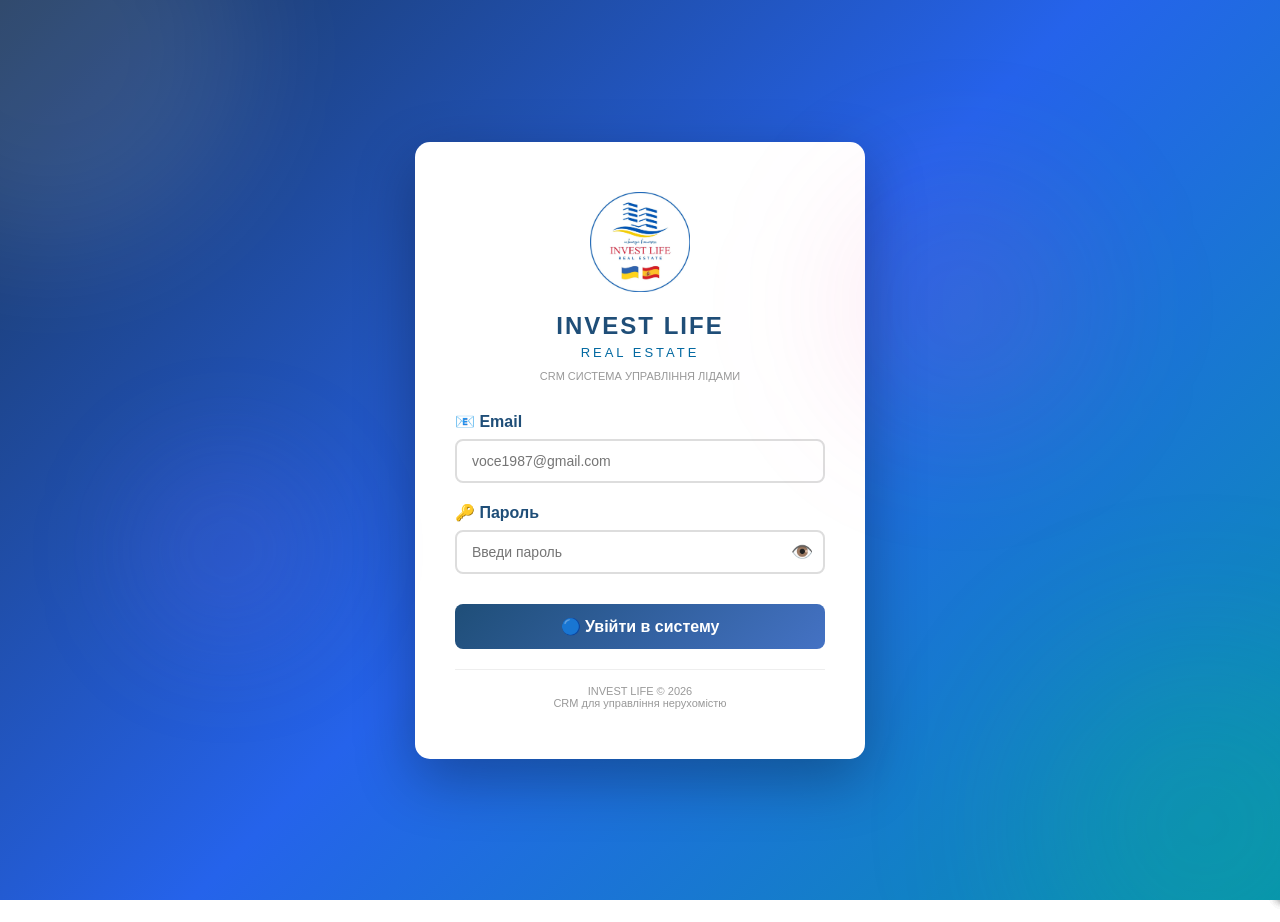
==== index(exp2).html @ f8cb6953 "Гарантоване зсунення edit/delete кнопок вправо - min-width:200px на <td> inline — гарантує простір в" ====
<!DOCTYPE html>
<html lang="uk">
<head>
    <meta charset="UTF-8">
    <meta name="viewport" content="width=device-width, initial-scale=1.0">
    <title>INVEST LIFE - Real Estate CRM</title>
    <style>
        * {
            margin: 0;
            padding: 0;
            box-sizing: border-box;
        }

        :root {
            --primary: #1F4E78;
            --secondary: #4472C4;
            --success: #70AD47;
            --warning: #FFC000;
            --danger: #FF0000;
            --light: #F8F9FA;
            --dark: #333;
            
            /* Light mode */
            --bg-primary: #FFFFFF;
            --bg-secondary: #F8F9FA;
            --bg-tertiary: #EEEFF3;
            --text-primary: #1A1A1A;
            --text-secondary: #666666;
            --border-color: #E0E0E0;
            --shadow: 0 2px 8px rgba(0,0,0,0.08);
        }

        body.dark-mode {
            --bg-primary: #1A1A1A;
            --bg-secondary: #242424;
            --bg-tertiary: #2D2D2D;
            --text-primary: #F5F5F5;
            --text-secondary: #B0B0B0;
            --border-color: #404040;
            --shadow: 0 2px 8px rgba(0,0,0,0.3);
        }

        /* ⭐ СТИЛІ ДЛЯ ЛІДІВ БЕЗ МЕНЕДЖЕРА (червоний) */
        .lead-unassigned {
            background-color: #FFE0E0 !important;
            border-left: 4px solid #FF0000 !important;
        }
        
        .lead-unassigned td {
            color: #CC0000;
        }
        
        body.dark-mode .lead-unassigned {
            background-color: #4A2020 !important;
        }
        
        body.dark-mode .lead-unassigned td {
            color: #FF6B6B;
        }

        /* ⭐ СТИЛІ ДЛЯ НОВИХ ЛІДІВ (акуратний сигнал) */
        .lead-new {
            background-color: #FFFDE7 !important;
            border-left: 4px solid #FFD700 !important;
            position: relative;
        }
        
        .lead-new:hover {
            background-color: #FFF9C4 !important;
        }
        
        body.dark-mode .lead-new {
            background-color: #3D3D00 !important;
        }
        
        body.dark-mode .lead-new:hover {
            background-color: #4A4A00 !important;
        }
        
        /* ⭐ ІНДИКАТОР НОВОГО ЛІДА */
        .new-lead-indicator {
            display: inline-block;
            background: linear-gradient(135deg, #FFD700, #FFA500);
            color: #000;
            padding: 2px 8px;
            border-radius: 12px;
            font-size: 0.65rem;
            font-weight: bold;
            margin-left: 8px;
            animation: pulse 1.5s ease-in-out infinite;
            white-space: nowrap;
        }
        
        @keyframes pulse {
            0%, 100% { opacity: 1; box-shadow: 0 0 5px rgba(255, 215, 0, 0.5); }
            50% { opacity: 0.8; box-shadow: 0 0 15px rgba(255, 215, 0, 0.8); }
        }

        /* ⭐ БЕЙДЖИКИ НОВИХ ЛІДІВ НА ВКЛАДКАХ */
        .pill-badge {
            display: inline-flex;
            align-items: center;
            justify-content: center;
            background: #FF4444;
            color: white;
            font-size: 0.6rem;
            font-weight: 800;
            min-width: 18px;
            height: 18px;
            padding: 0 5px;
            border-radius: 10px;
            margin-left: 5px;
            animation: badgePulse 2s ease-in-out infinite;
            line-height: 1;
            vertical-align: middle;
        }
        
        @keyframes badgePulse {
            0%, 100% { transform: scale(1); }
            50% { transform: scale(1.15); }
        }

        /* ⭐ OVERLAY ЗАВАНТАЖЕННЯ */
        .loading-overlay {
            display: none;
            position: fixed;
            top: 0;
            left: 0;
            width: 100%;
            height: 100%;
            background: rgba(0, 0, 0, 0.6);
            z-index: 9999;
            justify-content: center;
            align-items: center;
            flex-direction: column;
            gap: 20px;
        }
        
        .loading-overlay.active {
            display: flex;
        }
        
        .loading-spinner {
            font-size: 4rem;
            animation: spin 1s linear infinite;
        }
        
        @keyframes spin {
            0% { transform: rotate(0deg); }
            100% { transform: rotate(360deg); }
        }

        /* ⭐ КНОПКИ РЕДАГУВАННЯ / ВИДАЛЕННЯ ЛІДІВ */
        .lead-actions {
            display: flex;
            align-items: center;
            gap: 4px;
            width: 100%;
        }
        .btn-details-realty,
        .btn-details {
            background: #1F4E78 !important;
            color: white !important;
            border: none !important;
            padding: 5px 12px !important;
            border-radius: 4px !important;
            cursor: pointer;
            font-size: 0.7rem !important;
            white-space: nowrap;
            transition: background 0.2s ease;
            flex-shrink: 0;
        }
        .btn-details-realty:hover,
        .btn-details:hover {
            background: #2a6a9e !important;
        }
        .btn-edit-lead,
        .btn-delete-lead {
            padding: 0;
            width: 24px;
            height: 24px;
            border: none;
            border-radius: 4px;
            cursor: pointer;
            transition: background 0.2s ease;
            display: inline-flex;
            align-items: center;
            justify-content: center;
            box-shadow: none;
            overflow: hidden;
            flex-shrink: 0;
        }
        .btn-edit-lead .btn-ico,
        .btn-delete-lead .btn-ico {
            display: inline-block;
            transform: scale(0.55);
            line-height: 1;
        }
        .btn-edit-lead {
            background: #f39c12;
            margin-left: auto;
        }
        .btn-edit-lead:hover {
            background: #f5b041;
        }
        .btn-delete-lead {
            background: #e74c3c;
        }
        .btn-delete-lead:hover {
            background: #ec7063;
        }
        
        .loading-text {
            color: white;
            font-size: 1.3rem;
            font-weight: bold;
            text-shadow: 0 2px 4px rgba(0,0,0,0.3);
        }
        
        .loading-success {
            color: #4CAF50;
            font-size: 4rem;
            animation: successPop 0.5s ease-out;
        }
        
        @keyframes successPop {
            0% { transform: scale(0); opacity: 0; }
            50% { transform: scale(1.2); }
            100% { transform: scale(1); opacity: 1; }
        }

        /* ⭐ РОЗГОРТАЄМІ РЯДКИ ДЛЯ ОРЕНДИ */
        .rent-lead-row {
            cursor: pointer;
            transition: background 0.2s;
        }
        
        .rent-lead-row:hover {
            background: #f5f9ff !important;
        }
        
        .rent-details-row {
            display: none;
            background: #f8fafc;
        }
        
        .rent-details-row.expanded {
            display: table-row;
        }
        
        .rent-details-content {
            padding: 15px 20px;
            display: grid;
            grid-template-columns: repeat(auto-fit, minmax(200px, 1fr));
            gap: 12px;
        }
        
        .rent-detail-item {
            display: flex;
            flex-direction: column;
            padding: 8px 12px;
            background: white;
            border-radius: 8px;
            border: 1px solid #e2e8f0;
        }
        
        .rent-detail-label {
            font-size: 0.75rem;
            color: #64748b;
            font-weight: 500;
            margin-bottom: 4px;
        }
        
        .rent-detail-value {
            font-size: 0.9rem;
            color: #1e293b;
            font-weight: 600;
        }
        
        .expand-btn {
            background: #e2e8f0;
            border: none;
            padding: 4px 10px;
            border-radius: 4px;
            cursor: pointer;
            font-size: 0.8rem;
            transition: all 0.2s;
        }
        
        .expand-btn:hover {
            background: #cbd5e1;
        }
        
        .expand-btn.expanded {
            background: #4472C4;
            color: white;
        }

        body {
            font-family: -apple-system, BlinkMacSystemFont, 'Segoe UI', Roboto, Oxygen, Ubuntu, Cantarell, sans-serif;
            background: var(--bg-primary);
            color: var(--text-primary);
            overflow-x: hidden;
            transition: background 0.3s ease, color 0.3s ease;
        }

        /* ===== УНІВЕРСАЛЬНІ СТИЛІ КНОПОК ===== */
        button, input[type="button"], input[type="submit"] {
            cursor: pointer;
            transition: all 0.15s ease;
            user-select: none;
        }

        button:hover:not(:disabled) {
            transform: translateY(-2px);
            box-shadow: 0 4px 12px rgba(0,0,0,0.15) !important;
        }

        button:active:not(:disabled) {
            transform: translateY(0) scale(0.98);
            box-shadow: 0 2px 4px rgba(0,0,0,0.2) !important;
        }

        button:focus {
            outline: 2px solid var(--secondary);
            outline-offset: 2px;
        }

        button:disabled {
            opacity: 0.6;
            cursor: not-allowed;
        }

        /* ===== НАВИГАЦІЯ ===== */
        .navbar {
            background: var(--primary);
            color: white;
            padding: 1rem 2rem;
            display: flex;
            justify-content: space-between;
            align-items: center;
            box-shadow: 0 2px 10px rgba(0,0,0,0.1);
            position: fixed;
            top: 0;
            left: 0;
            right: 0;
            z-index: 1000;
            width: 100%;
            box-sizing: border-box;
            padding-right: calc(2rem + 20px);
        }

        .navbar-brand {
            font-size: 1.2rem;
            font-weight: 800;
            display: flex;
            align-items: center;
            gap: 0.5rem;
            color: #1e3a8a;
            letter-spacing: 1px;
        }

        .navbar-right {
            display: flex;
            align-items: center;
            gap: 2rem;
        }

        .user-info {
            display: flex;
            align-items: center;
            gap: 0.5rem;
        }

        .user-role {
            background: rgba(255,255,255,0.2);
            padding: 0.25rem 0.75rem;
            border-radius: 20px;
            font-size: 0.85rem;
        }

        .logout-btn {
            background: var(--danger);
            color: white;
            border: none;
            padding: 0.5rem 1rem;
            border-radius: 5px;
            cursor: pointer;
            font-size: 0.9rem;
        }

        .logout-btn:hover {
            opacity: 0.8;
        }

        /* ===== КОНТЕЙНЕР ===== */
        .container {
            max-width: 1600px;
            margin: 0 auto;
            padding: 1.5rem 1rem 1rem 1rem;
            padding-top: calc(1.5rem + 60px);
        }

        /* ===== ДАШБОРД ===== */
        .dashboard-grid {
            display: flex;
            flex-direction: column;
            gap: 0;
            margin-top: 1rem;
        }

        /* Новий мінімалістичний стиль для дашборду */
        .dashboard-header {
            display: flex;
            justify-content: space-between;
            align-items: center;
            padding: 1rem 0;
            margin-bottom: 0;
        }

        .section-title {
            margin: 0;
            font-size: 1.5rem;
        }

        .toggle-btn {
            background: transparent;
            color: var(--primary);
            border: 2px solid var(--primary);
            width: 40px;
            height: 40px;
            border-radius: 8px;
            font-size: 18px;
            cursor: pointer;
            transition: all 0.3s ease;
            font-weight: bold;
        }

        .toggle-btn:hover {
            background: var(--primary);
            color: white;
            transform: scale(1.05);
        }

        .dashboard-content {
            transition: all 0.3s ease;
        }

        .dashboard-content.collapsed {
            display: none;
        }

        /* Меню вибору типу дашборду */
        .dashboard-type-menu {
            background: white;
            border-radius: 12px;
            padding: 2rem;
            margin-bottom: 2rem;
            box-shadow: 0 4px 15px rgba(31, 78, 120, 0.2);
            text-align: center;
            animation: slideDown 0.3s ease;
        }

        @keyframes slideDown {
            from {
                opacity: 0;
                transform: translateY(-10px);
            }
            to {
                opacity: 1;
                transform: translateY(0);
            }
        }

        .dashboard-type-title {
            font-size: 1.3rem;
            font-weight: bold;
            color: var(--primary);
            margin-bottom: 1.5rem;
        }

        .dashboard-type-buttons {
            display: flex;
            gap: 1rem;
            justify-content: center;
            flex-wrap: wrap;
        }

        .type-btn {
            background: white;
            color: var(--primary);
            border: 2px solid var(--primary);
            padding: 1rem 2.5rem;
            border-radius: 10px;
            font-size: 1rem;
            font-weight: bold;
            cursor: pointer;
            transition: all 0.3s ease;
            min-width: 150px;
        }

        .type-btn:hover {
            background: var(--primary);
            color: white;
            transform: scale(1.05);
            box-shadow: 0 4px 12px rgba(31, 78, 120, 0.25);
        }

        .type-btn-active {
            background: var(--primary);
            color: white;
            box-shadow: 0 4px 12px rgba(31, 78, 120, 0.25);
        }

        .dashboard-summary {
            display: grid;
            grid-template-columns: 1fr 1fr;
            gap: 1.5rem;
            padding: 2rem;
            background: linear-gradient(135deg, #1F4E78 0%, #4472C4 100%);
            border-radius: 12px;
            color: white;
            font-weight: bold;
            margin-bottom: 2.5rem;
            font-size: 1.2rem;
            box-shadow: 0 4px 15px rgba(31, 78, 120, 0.2);
        }

        .dashboard-summary span {
            display: flex;
            flex-direction: column;
            gap: 0.5rem;
        }

        .dashboard-summary span:first-child {
            font-size: 0.9rem;
            opacity: 0.9;
        }

        .dashboard-summary span:last-child {
            font-size: 0.9rem;
            opacity: 0.9;
        }

        .dashboard-grid {
            display: flex;
            flex-direction: column;
            gap: 0;
            margin-bottom: 3rem;
        }

        /* Красиві клікабельні строки */
        .dashboard-card {
            background: white;
            border-left: 5px solid var(--primary);
            padding: 1.2rem 1.5rem;
            border-radius: 0;
            transition: all 0.2s ease;
            cursor: pointer;
            display: grid;
            grid-template-columns: 1fr auto auto auto;
            gap: 2rem;
            align-items: center;
            border-bottom: 1px solid #f0f0f0;
            position: relative;
        }

        .dashboard-card::after {
            content: '';
            position: absolute;
            right: 0;
            top: 50%;
            transform: translateY(-50%);
            width: 30px;
            height: 30px;
            background: rgba(31, 78, 120, 0.05);
            border-radius: 50%;
            opacity: 0;
            transition: all 0.3s ease;
        }

        .dashboard-card:hover {
            background: linear-gradient(90deg, #f8fafb 0%, #ffffff 100%);
            border-left-color: #4472C4;
            box-shadow: inset -3px 0 10px rgba(31, 78, 120, 0.1);
            padding-right: 4rem;
        }

        .dashboard-card:hover::after {
            opacity: 1;
        }

        .dashboard-card-title {
            color: var(--primary);
            font-weight: 700;
            font-size: 1rem;
            margin: 0;
        }

        .dashboard-card-count {
            color: #4472C4;
            font-weight: 700;
            font-size: 1.4rem;
            text-align: center;
            min-width: 60px;
        }

        .dashboard-card-count-label {
            font-size: 0.75rem;
            color: #999;
            font-weight: 500;
            text-transform: uppercase;
        }

        .dashboard-card-sum {
            color: #00B050;
            font-weight: 700;
            font-size: 1.2rem;
            text-align: right;
            min-width: 130px;
        }

        .dashboard-card-sum-label {
            font-size: 0.75rem;
            color: #999;
            font-weight: 500;
            text-transform: uppercase;
        }

        .dashboard-card-action {
            color: #999;
            font-size: 0.9rem;
            font-weight: 500;
            padding-right: 1rem;
        }



        /* ===== ТАБЛИЦЯ ЛІДІВ ===== */
        .section-title {
            font-size: 1.5rem;
            font-weight: bold;
            margin-bottom: 1.5rem;
            color: var(--primary);
        }

        .toolbar {
            background: linear-gradient(135deg, #f8f9fb 0%, #ffffff 100%);
            padding: 0.6rem 0.8rem;
            border-radius: 8px;
            margin-bottom: 1rem;
            box-shadow: 0 2px 8px rgba(0,0,0,0.08);
            display: flex;
            gap: 0.4rem;
            flex-wrap: nowrap;
            align-items: center;
            border: 1px solid #e8eef5;
            overflow-x: auto;
        }

        .search-input, .filter-select {
            padding: 0.5rem 0.7rem;
            border: 1px solid #ddd;
            border-radius: 6px;
            font-size: 0.8rem;
            background: white;
            min-width: 120px;
            transition: all 0.2s ease;
            cursor: pointer;
        }

        .toolbar .btn {
            padding: 0.5rem 0.7rem;
            font-size: 0.8rem;
            white-space: nowrap;
            flex-shrink: 0;
        }
            height: 36px;
        }

        .search-input:focus, .filter-select:focus {
            outline: none;
            border-color: var(--primary);
            box-shadow: 0 0 0 3px rgba(31, 78, 120, 0.1);
        }

        .search-input {
            flex: 1;
            min-width: 250px;
        }

        /* Мультивибірні фільтри */
        .filter-dropdown {
            position: relative;
            display: inline-block;
        }

        .filter-btn {
            padding: 0.6rem 0.8rem;
            border: 1px solid #ddd;
            border-radius: 8px;
            background: white;
            color: var(--text-primary);
            font-size: 0.85rem;
            cursor: pointer;
            transition: all 0.2s ease;
            white-space: nowrap;
            height: 36px;
        }

        .filter-btn:hover {
            background: var(--bg-secondary);
            border-color: var(--secondary);
        }

        .filter-menu {
            display: none;
            position: absolute;
            top: 100%;
            left: 0;
            background: white;
            border: 1px solid #ddd;
            border-radius: 8px;
            box-shadow: 0 4px 12px rgba(0,0,0,0.15);
            z-index: 1000;
            min-width: 200px;
            max-height: 300px;
            overflow-y: auto;
            margin-top: 0.5rem;
        }

        .filter-dropdown.active .filter-menu {
            display: block !important;
        }

        .filter-option {
            padding: 0.5rem 1rem;
            display: flex;
            align-items: center;
            gap: 0.5rem;
            cursor: pointer;
            transition: background 0.2s ease;
            border-bottom: 1px solid #f0f0f0;
        }

        .filter-option:hover {
            background: #f8f9fa;
        }

        .filter-option:last-child {
            border-bottom: none;
        }

        .filter-option input[type="checkbox"] {
            cursor: pointer;
            width: 16px;
            height: 16px;
            accent-color: var(--primary);
        }

        .filter-option label {
            flex: 1;
            cursor: pointer;
            font-size: 0.85rem;
            margin: 0;
        }

        /* Теги для вибраних фільтрів */
        .filter-tags {
            display: flex;
            flex-wrap: wrap;
            gap: 0.4rem;
            margin-top: 0.5rem;
            min-height: 28px;
        }

        .filter-tag {
            background: var(--secondary);
            color: white;
            padding: 0.3rem 0.7rem;
            border-radius: 16px;
            font-size: 0.75rem;
            display: inline-flex;
            align-items: center;
            gap: 0.3rem;
            animation: slideIn 0.2s ease;
        }

        @keyframes slideIn {
            from {
                opacity: 0;
                transform: scale(0.8);
            }
            to {
                opacity: 1;
                transform: scale(1);
            }
        }

        .filter-tag-remove {
            cursor: pointer;
            font-weight: bold;
            margin-left: 0.2rem;
            opacity: 0.8;
            transition: opacity 0.2s ease;
        }

        .filter-tag-remove:hover {
            opacity: 1;
        }

        /* Dark mode для filter menu */
        body.dark-mode .filter-menu {
            background: var(--bg-secondary);
            border-color: var(--border-color);
        }

        body.dark-mode .filter-option {
            color: var(--text-primary);
            border-bottom-color: var(--border-color);
        }

        body.dark-mode .filter-option:hover {
            background: var(--bg-tertiary);
        }

        body.dark-mode .filter-tag {
            background: var(--secondary);
        }

        .btn {
            padding: 0.75rem 1.5rem;
            border: none;
            border-radius: 5px;
            cursor: pointer;
            font-weight: bold;
            transition: all 0.3s;
        }

        .btn-primary {
            background: var(--primary);
            color: white;
        }

        .btn-primary:hover {
            background: #153a5c;
            transform: translateY(-2px);
            box-shadow: 0 4px 12px rgba(31, 78, 120, 0.3);
        }

        .btn-primary:active {
            transform: translateY(0) scale(0.98);
            box-shadow: 0 2px 4px rgba(31, 78, 120, 0.3);
        }

        .btn-success:hover {
            opacity: 0.9;
            transform: translateY(-2px);
            box-shadow: 0 4px 12px rgba(112, 173, 71, 0.3);
        }

        .btn-success:active {
            transform: translateY(0) scale(0.98);
            box-shadow: 0 2px 4px rgba(112, 173, 71, 0.3);
        }

        .btn-danger {
            background: var(--danger);
            color: white;
        }

        .btn-danger:hover {
            transform: translateY(-2px);
            box-shadow: 0 4px 12px rgba(255, 0, 0, 0.3);
        }

        .btn-danger:active {
            transform: translateY(0) scale(0.98);
            box-shadow: 0 2px 4px rgba(255, 0, 0, 0.3);

        /* ===== ТАБЛИЦЯ ===== */
        /* Горизонтальний скрол вверху таблиці */
        /* ===== ТАБЛИЦЯ ===== */
            background: white;
            border-radius: 0;
            overflow-x: auto;
            overflow-y: hidden;
            height: 20px;
            margin-top: 1rem;
            margin-bottom: -5px;
            position: relative;
            z-index: 5;
        }

        .horizontal-scroll-container::-webkit-scrollbar {
            height: 18px;
        }

        .horizontal-scroll-container::-webkit-scrollbar-track {
            background: #f1f1f1;
        }

        .horizontal-scroll-container::-webkit-scrollbar-thumb {
            background: #1F4E78;
            border-radius: 10px;
        }

        .horizontal-scroll-container::-webkit-scrollbar-thumb:hover {
            background: #4472C4;
        }

        .table-wrapper {
            background: white;
            border-radius: 8px;
            overflow-x: visible;
            overflow-y: auto;
            max-height: calc(100vh - 300px);
            min-height: 600px;
            width: 100%;
            margin-top: 1rem;
            margin-bottom: 1rem;
            box-shadow: 0 2px 8px rgba(0,0,0,0.08);
            border: 1px solid #e0e0e0;
        }

        table {
            width: 100%;
            border-collapse: collapse;
            font-size: 0.95rem;
            table-layout: fixed;
            background: white;
            border-top: 2px solid #E0E8F0;
            border-bottom: 2px solid #E0E8F0;
        }

        thead {
            background: var(--primary);
            color: white;
            position: sticky;
            top: 0;
            z-index: 10;
        }

        th {
            padding: 0.3rem 0.4rem;
            text-align: left;
            font-weight: 600;
            white-space: nowrap;
            position: sticky;
            top: 0;
            background: var(--primary);
            color: white;
            z-index: 10;
            font-size: 0.75rem;
            border-bottom: 2px solid rgba(255,255,255,0.2);
            height: 32px;
            line-height: 1;
            word-break: break-word;
            min-width: 50px;
            overflow: hidden;
            text-overflow: ellipsis;
        }

        td {
            padding: 0.4rem 0.6rem;
            border-bottom: 1px solid #f0f0f0;
            font-size: 0.8rem;
            vertical-align: middle;
            height: auto;
            line-height: 1.4;
            word-break: break-word;
            word-wrap: break-word;
            overflow-wrap: break-word;
            min-width: 50px;
        }

        tbody tr {
            transition: all 0.2s ease;
        }

        tbody tr:hover {
            background: #f8f9fb;
            box-shadow: inset 0 0 0 1px #e0e8f0;
        }

        tbody tr:nth-child(even) {
            background: #fafbfc;
        }

        /* Приховую синій скрол таблиці */
        .table-wrapper::-webkit-scrollbar-horizontal {
            display: none;
        }

        /* Стиль для скрол-бара */
        .table-wrapper::-webkit-scrollbar {
            height: 10px;
            width: 10px;
        }

        .table-wrapper::-webkit-scrollbar-track {
            background: #f1f1f1;
            border-radius: 10px;
        }

        .table-wrapper::-webkit-scrollbar-thumb {
            background: #1F4E78;
            border-radius: 10px;
        }

        .table-wrapper::-webkit-scrollbar-thumb:hover {
            background: #4472C4;
        }

        /* Горизонтальний скрол вверху таблиці */


        .status-badge {
            display: inline-block;
            padding: 0.25rem 0.75rem;
            border-radius: 20px;
            font-size: 0.85rem;
            font-weight: bold;
        }

        .status-new { background: #E7F3FF; color: #0066CC; }
        .status-contact { background: #E2F0D9; color: #00B050; }
        .status-active { background: #FFF2CC; color: #FF9900; }
        .status-closed { background: #F0F0F0; color: #999; }

        .overdue {
            background: #FFE6E6;
            color: #CC0000;
            font-weight: bold;
            padding: 0.25rem 0.5rem;
            border-radius: 3px;
        }

        .on-time {
            background: #E2F0D9;
            color: #00B050;
            padding: 0.25rem 0.5rem;
            border-radius: 3px;
        }

        /* ===== МОДАЛЬНЕ ВІКНО ===== */
        .modal {
            display: none;
            position: fixed;
            top: 0;
            left: 0;
            width: 100%;
            height: 100%;
            background: rgba(0,0,0,0.5);
            z-index: 1000;
            justify-content: center;
            align-items: center;
            padding: 1rem;
        }

        .modal.active {
            display: flex;
        }

        .modal-content {
            background: white;
            border-radius: 10px;
            padding: 2rem;
            max-width: 750px;
            width: 100%;
            max-height: 90vh;
            overflow-y: auto;
            box-shadow: 0 10px 40px rgba(0,0,0,0.3);
        }

        .modal-header {
            display: flex;
            justify-content: space-between;
            align-items: center;
            margin-bottom: 1.5rem;
        }

        .modal-title {
            font-size: 1.5rem;
            font-weight: bold;
            color: var(--primary);
        }

        .close-btn {
            background: none;
            border: none;
            font-size: 2rem;
            cursor: pointer;
            color: #999;
        }

        .form-group {
            margin-bottom: 1.5rem;
        }

        .form-label {
            display: block;
            font-weight: bold;
            margin-bottom: 0.5rem;
            color: var(--dark);
        }

        .form-input, .form-select, textarea {
            width: 100%;
            padding: 0.75rem;
            border: 1px solid #ddd;
            border-radius: 5px;
            font-size: 0.95rem;
            font-family: inherit;
        }

        textarea {
            resize: vertical;
            min-height: 100px;
        }

        .form-input:focus, .form-select:focus, textarea:focus {
            outline: none;
            border-color: var(--primary);
            box-shadow: 0 0 0 3px rgba(31, 78, 120, 0.1);
        }

        /* Форма у два стовпці */
        form {
            display: grid;
            grid-template-columns: 1fr 1fr;
            gap: 1.5rem;
        }

        form > .form-group:nth-child(1),
        form > .form-group:nth-child(2) {
            grid-column: span 1;
        }

        /* Повна ширина для коментара */
        form > .form-group:has(textarea) {
            grid-column: 1 / -1;
        }

        /* Повна ширина для кнопок */
        form > button {
            grid-column: 1 / -1;
            margin-top: 1rem;
        }

        /* На мобільних - один стовпець */
        @media (max-width: 768px) {
            form {
                grid-template-columns: 1fr;
            }

            form > .form-group:nth-child(1),
            form > .form-group:nth-child(2) {
                grid-column: span 1;
            }
        }

        .alert {
            padding: 1rem;
            border-radius: 5px;
            margin-bottom: 1rem;
        }

        .alert-success {
            background: #E2F0D9;
            color: #00B050;
            border: 1px solid #00B050;
        }

        .alert-warning {
            background: #FFF2CC;
            color: #FF9900;
            border: 1px solid #FF9900;
        }

        .alert-danger {
            background: #FFE6E6;
            color: #CC0000;
            border: 1px solid #CC0000;
        }

        .loading {
            text-align: center;
            padding: 2rem;
            color: #999;
        }

        /* ===== МОБІЛЬНА АДАПТАЦІЯ ===== */
        @media (max-width: 768px) {
            .navbar {
                flex-direction: column;
                gap: 1rem;
                padding: 1rem;
            }

            .navbar-right {
                flex-direction: column;
                width: 100%;
                gap: 0.5rem;
            }

            .toolbar {
                flex-direction: column;
                gap: 0.5rem;
            }

            .search-input, .filter-select {
                width: 100%;
            }

            table {
                font-size: 0.85rem;
                width: 100%;
            }

            th, td {
                padding: 0.75rem 0.5rem;
                white-space: nowrap;
            }

            .table-wrapper {
                overflow-x: auto;
                max-height: 70vh;
                min-height: auto;
            }

            .dashboard-grid {
                grid-template-columns: 1fr;
            }

            .modal-content {
                padding: 1.5rem;
                max-width: 95%;
            }

            .container {
                padding: 1rem;
            }

            .section-title {
                font-size: 1.2rem;
            }
        }

        /* ===== МОБІЛЬНА ВЕРСІЯ МАЛИХ ЕКРАНІВ (під 576px) ===== */
        @media (max-width: 576px) {
            .navbar-brand {
                font-size: 1rem;
            }

            .dashboard-type-pills {
                gap: 0.3rem;
            }

            .type-pill {
                padding: 0.5rem 0.8rem;
                font-size: 0.75rem;
            }

            table {
                font-size: 0.75rem;
            }

            th, td {
                padding: 0.5rem 0.3rem;
            }

            .btn {
                padding: 0.5rem 1rem;
                font-size: 0.85rem;
            }

            .search-input {
                padding: 0.6rem;
                font-size: 0.9rem;
            }

            .toolbar {
                gap: 0.3rem;
            }

            .filter-btn {
                padding: 0.5rem 0.8rem;
                font-size: 0.8rem;
            }

            .modal-content {
                padding: 1rem;
                max-width: 100%;
            }

            .form-input, .form-select, textarea {
                padding: 0.5rem;
                font-size: 0.9rem;
            }

            #filtersPanel {
                display: none !important;
            }
        }

        /* ===== DARK MODE ===== */
        body.dark-mode {
            background: var(--bg-primary);
            color: var(--text-primary);
        }

        body.dark-mode .navbar {
            background: #121212;
            border-bottom: 1px solid var(--border-color);
        }

        body.dark-mode .container {
            background: var(--bg-primary);
        }

        body.dark-mode .toolbar {
            background: linear-gradient(135deg, #2D2D2D 0%, #242424 100%);
            border-color: var(--border-color);
        }

        body.dark-mode .search-input,
        body.dark-mode .filter-select {
            background: var(--bg-secondary);
            color: var(--text-primary);
            border-color: var(--border-color);
        }

        body.dark-mode .search-input:focus,
        body.dark-mode .filter-select:focus {
            border-color: var(--secondary);
            box-shadow: 0 0 0 3px rgba(68, 114, 196, 0.2);
        }

        body.dark-mode .table-wrapper {
            background: var(--bg-secondary);
            border-color: var(--border-color);
            box-shadow: 0 2px 8px rgba(0,0,0,0.3);
        }

        body.dark-mode table {
            background: var(--bg-secondary);
            border-color: var(--border-color);
        }

        body.dark-mode th {
            background: #1A1A1A;
            color: var(--text-primary);
            border-bottom-color: var(--border-color);
        }

        body.dark-mode td {
            color: var(--text-primary);
            border-bottom-color: var(--border-color);
        }

        body.dark-mode tbody tr:hover {
            background: var(--bg-tertiary);
            box-shadow: inset 0 0 0 1px var(--border-color);
        }

        body.dark-mode tbody tr:nth-child(even) {
            background: var(--bg-secondary);
        }

        body.dark-mode .dashboard-card {
            background: var(--bg-secondary);
            border-left-color: var(--secondary);
            color: var(--text-primary);
        }

        body.dark-mode .dashboard-card:hover {
            background: var(--bg-tertiary);
        }

        body.dark-mode .dashboard-summary {
            background: linear-gradient(135deg, #2A3F5F 0%, #3D5A80 100%);
            color: var(--text-primary);
        }

        body.dark-mode .modal {
            background: rgba(0, 0, 0, 0.7);
        }

        body.dark-mode .modal-content {
            background: var(--bg-secondary);
            color: var(--text-primary);
            border-color: var(--border-color);
        }

        body.dark-mode input,
        body.dark-mode textarea,
        body.dark-mode select {
            background: var(--bg-tertiary);
            color: var(--text-primary);
            border-color: var(--border-color);
        }

        body.dark-mode input:focus,
        body.dark-mode textarea:focus,
        body.dark-mode select:focus {
            border-color: var(--secondary);
            box-shadow: 0 0 0 3px rgba(68, 114, 196, 0.2);
        }

        /* Dark mode toggle button */
        .dark-mode-toggle {
            background: transparent;
            border: none;
            color: white;
            font-size: 1.2rem;
            cursor: pointer;
            padding: 0.5rem;
            margin-right: 1rem;
            transition: all 0.3s ease;
        }

        .dark-mode-toggle:hover {
            transform: scale(1.1);
            opacity: 0.8;
        }

        /* Маленькі кнопки типів дашборду */
        .dashboard-type-pills {
            display: flex;
            gap: 0.5rem;
            margin-left: 8rem;
            margin-right: auto;
            align-items: center;
        }

        .type-pill {
            background: transparent;
            color: white;
            border: 1px solid rgba(255,255,255,0.3);
            padding: 0.4rem 0.8rem;
            border-radius: 20px;
            font-size: 0.8rem;
            font-weight: 600;
            cursor: pointer;
            transition: all 0.2s ease;
        }

        .type-pill:hover {
            border-color: white;
            background: rgba(255,255,255,0.1);
        }

        .type-pill.active {
            background: rgba(255,255,255,0.3);
            border-color: white;
        }
        
        /* ⭐ DROPDOWN ОРЕНДА */
        .rent-dropdown {
            position: relative;
            display: inline-block;
        }
        
        .rent-pill .dropdown-arrow {
            font-size: 0.6rem;
            margin-left: 4px;
            transition: transform 0.2s;
        }
        
        .rent-dropdown.open .dropdown-arrow {
            transform: rotate(180deg);
        }
        
        .rent-dropdown-menu {
            display: none;
            position: absolute;
            top: 100%;
            left: 50%;
            transform: translateX(-50%);
            background: linear-gradient(135deg, #1F4E78 0%, #2d6a9f 100%);
            border-radius: 12px;
            padding: 8px;
            margin-top: 8px;
            min-width: 160px;
            box-shadow: 0 8px 25px rgba(0,0,0,0.3);
            z-index: 1000;
            animation: dropdownSlide 0.2s ease;
        }
        
        @keyframes dropdownSlide {
            from { opacity: 0; transform: translateX(-50%) translateY(-10px); }
            to { opacity: 1; transform: translateX(-50%) translateY(0); }
        }
        
        .rent-dropdown.open .rent-dropdown-menu {
            display: block;
        }
        
        .rent-option {
            display: block;
            width: 100%;
            padding: 10px 16px;
            background: transparent;
            color: white;
            border: none;
            border-radius: 8px;
            font-size: 0.85rem;
            font-weight: 500;
            cursor: pointer;
            text-align: left;
            transition: all 0.2s;
        }
        
        .rent-option:hover {
            background: rgba(255,255,255,0.2);
        }
        
        .rent-option.active {
            background: rgba(255,255,255,0.3);
        }

        /* Таблиця при згорнутому дашборді */
        body.dashboard-collapsed .table-wrapper {
            max-height: calc(100vh - 250px);
        }
    </style>
</head>
<body>

<!-- ===== ФОРМА ВХОДУ ===== -->
<div id="loginScreen" style="
  position: fixed;
  top: 0;
  left: 0;
  right: 0;
  bottom: 0;
  background: linear-gradient(135deg, #1a365d 0%, #2563eb 50%, #0891b2 100%);
  display: flex;
  justify-content: center;
  align-items: center;
  z-index: 10000;
  padding: 20px;
  overflow: hidden;
">
  <!-- Декоративні елементи на фоні -->
  <div style="
    position: absolute;
    top: -150px;
    left: -150px;
    width: 400px;
    height: 400px;
    background: rgba(255,255,255,0.1);
    border-radius: 50%;
    filter: blur(60px);
  "></div>
  <div style="
    position: absolute;
    bottom: -100px;
    right: -100px;
    width: 350px;
    height: 350px;
    background: rgba(16, 185, 129, 0.2);
    border-radius: 50%;
    filter: blur(80px);
  "></div>
  <div style="
    position: absolute;
    top: 50%;
    left: 10%;
    width: 200px;
    height: 200px;
    background: rgba(99, 102, 241, 0.15);
    border-radius: 50%;
    filter: blur(50px);
  "></div>
  <div style="
    position: absolute;
    top: 20%;
    right: 15%;
    width: 250px;
    height: 250px;
    background: rgba(236, 72, 153, 0.1);
    border-radius: 50%;
    filter: blur(70px);
  "></div>
  
  <div style="
    background: white;
    border-radius: 15px;
    padding: 50px 40px;
    max-width: 450px;
    width: 100%;
    box-shadow: 0 20px 60px rgba(0,0,0,0.3);
  ">
    <div style="text-align: center; margin-bottom: 30px;">
      <!-- Логотип -->
      <div style="
        width: 100px;
        height: 100px;
        margin: 0 auto 20px;
        background-image: url('[data-uri]');
        background-size: contain;
        background-repeat: no-repeat;
        background-position: center;
      "></div>
      
      <h1 style="color: #1F4E78; font-size: 24px; font-weight: 800; margin-bottom: 5px; letter-spacing: 2px;">INVEST LIFE</h1>
      <p style="color: #0369a1; font-size: 13px; letter-spacing: 3px; margin-bottom: 10px;">REAL ESTATE</p>
      <p style="color: #999; font-size: 11px;">CRM СИСТЕМА УПРАВЛІННЯ ЛІДАМИ</p>
    </div>

    <form onsubmit="handleLogin(event)" style="display: flex; flex-direction: column; gap: 20px;">
      <div style="display: flex; flex-direction: column;">
        <label style="display: block; font-weight: bold; margin-bottom: 8px; color: #1F4E78;">📧 Email</label>
        <input type="email" id="emailInput" placeholder="voce1987@gmail.com" required style="
          width: 100%;
          padding: 12px 15px;
          border: 2px solid #ddd;
          border-radius: 8px;
          font-size: 14px;
          box-sizing: border-box;
          transition: border-color 0.3s;
        " onfocus="this.style.borderColor='#4472C4'" onblur="this.style.borderColor='#ddd'">
      </div>

      <div style="display: flex; flex-direction: column;">
        <label style="display: block; font-weight: bold; margin-bottom: 8px; color: #1F4E78;">🔑 Пароль</label>
        <div style="position: relative;">
          <input type="password" id="passwordInput" placeholder="Введи пароль" required style="
            width: 100%;
            padding: 12px 45px 12px 15px;
            border: 2px solid #ddd;
            border-radius: 8px;
            font-size: 14px;
            box-sizing: border-box;
            transition: border-color 0.3s;
          " onfocus="this.style.borderColor='#4472C4'" onblur="this.style.borderColor='#ddd'">
          <button type="button" id="togglePasswordBtn" style="
            position: absolute;
            right: 12px;
            top: 50%;
            transform: translateY(-50%);
            background: none;
            border: none;
            cursor: pointer;
            font-size: 18px;
            color: #1F4E78;
          " onclick="togglePasswordVisibility()">👁️</button>
        </div>
      </div>

      <button type="submit" class="btn btn-primary" style="
        width: 100%;
        padding: 13px;
        font-size: 16px;
        margin-top: 10px;
        background: linear-gradient(135deg, #1F4E78 0%, #4472C4 100%);
        color: white;
        border: none;
        border-radius: 8px;
        font-weight: bold;
        cursor: pointer;
        transition: transform 0.2s;
      " onmouseover="this.style.transform='scale(1.02)'" onmouseout="this.style.transform='scale(1)'">
        🔵 Увійти в систему
      </button>
    </form>

    <div id="loginAlert" style="
      margin-top: 15px;
      padding: 12px;
      border-radius: 8px;
      display: none;
      text-align: center;
      font-weight: bold;
    "></div>
    
    <div style="
      margin-top: 20px;
      padding-top: 15px;
      border-top: 1px solid #eee;
      text-align: center;
      font-size: 11px;
      color: #999;
    ">
      <p>INVEST LIFE © 2026</p>
      <p>CRM для управління нерухомістю</p>
    </div>
  </div>
</div>

<!-- ===== НАВБАР ===== -->
<nav class="navbar">
    <div class="navbar-brand" style="display: flex; align-items: center; gap: 1rem;">
        <div style="font-weight: bold; font-size: 1.3rem;">
            <div style="color: white; letter-spacing: 3px; font-size: 1.5rem; text-shadow: 0 2px 4px rgba(0,0,0,0.3); font-weight: 800;">INVEST LIFE</div>
            <div style="color: rgba(255,255,255,0.8); font-size: 0.75rem; letter-spacing: 2px; font-weight: 500;">REAL ESTATE</div>
        </div>
    </div>
    
    <!-- Кнопки типів дашборду -->
    <div class="dashboard-type-pills">
        <!-- НЕРУХОМІСТЬ -->
        <button class="type-pill active" onclick="selectDashboardType('Купівля')" id="pill-Купівля">🏡 Купівля</button>
        <button class="type-pill" onclick="selectDashboardType('Продаж')" id="pill-Продаж">🏠 Продаж</button>
        
        <!-- КОНСУЛЬТАЦІЯ -->
        <button class="type-pill" onclick="selectDashboardType('Консультація')" id="pill-Консультація">💬 Консультація</button>
        
        <!-- ОРЕНДА (dropdown) -->
        <div class="rent-dropdown" id="rentDropdown">
            <button class="type-pill rent-pill" onclick="toggleRentDropdown()" id="pill-Оренда">
                🏨 Оренда <span class="dropdown-arrow">▼</span>
            </button>
            <div class="rent-dropdown-menu" id="rentDropdownMenu">
                <button class="rent-option" onclick="selectDashboardType('Подобова')">🌙 Подобова</button>
                <button class="rent-option" onclick="selectDashboardType('Сезонна')">☀️ Сезонна</button>
                <button class="rent-option" onclick="selectDashboardType('Довгострокова')">📅 Довгострокова</button>
                <button class="rent-option" onclick="selectDashboardType('Управління')">🔑 Управління</button>
            </div>
        </div>
    </div>

    <!-- Dark mode toggle -->
    <button class="dark-mode-toggle" onclick="toggleDarkMode()" title="Світла/Темна тема">🌙</button>
    
    <div class="navbar-right">
        <div class="user-info">
            <span id="userName">👤 Користувач</span>
            <span class="user-role" id="userRole">Менеджер</span>
        </div>
        <button class="logout-btn" onclick="logout()">Вихід</button>
    </div>
</nav>

<!-- ===== КОНТЕНТ ===== -->
<div class="container">

    <!-- ===== ДАШБОРД (КУПІВЛЯ) ===== -->
    <section id="managerSection">
        <div class="dashboard-header">
            <h1 class="section-title" id="dashboardTitle">📊 Дашборд (Купівля)</h1>
            <button class="toggle-btn" id="toggleDashboard" onclick="toggleDashboard()" title="Згорнути/Розгорнути">−</button>
        </div>
        
        <!-- ⭐ НОВОЕ: Чекбокси менеджерів для фільтрації дашборда -->
        <div id="managerFiltersContainer" style="
            background: #f5f5f5;
            padding: 1rem;
            border-radius: 8px;
            margin: 1rem 0;
            display: none;
            gap: 1rem;
            flex-wrap: wrap;
            align-items: center;
            border-left: 4px solid #4472C4;
        ">
            <span style="font-weight: bold; color: #1F4E78; font-size: 0.9rem;">👥 Менеджери:</span>
            <div id="managerCheckboxes" style="display: flex; gap: 1rem; flex-wrap: wrap;">
                <!-- Заповняється JavaScript -->
                <div style="color: #999;">⏳ Завантажаю...</div>
            </div>
        </div>
        
        <div class="dashboard-content" id="dashboardContent">
            <div class="dashboard-summary" id="dashboardSummary">
                <span>
                    <span style="opacity: 0.9; font-size: 0.9rem; text-transform: uppercase;">Всього лідів</span>
                    <span id="totalLeads" style="font-size: 2rem;">0</span>
                </span>
                <span>
                    <span style="opacity: 0.9; font-size: 0.9rem; text-transform: uppercase;">Загальна сума</span>
                    <span id="totalBudget" style="font-size: 2rem;">0€</span>
                </span>
            </div>

            <div class="dashboard-grid" id="dashboardGrid">
                <div class="loading">⏳ Завантажаю статистику...</div>
            </div>
        </div>

    </section>

    <!-- ===== АДМІН ПАНЕЛЬ ===== -->

    <!-- ===== ТАБЛИЦЯ ЛІДІВ ===== -->
    <section>
        <h2 class="section-title" id="leadsTitle">📋 Ліди</h2>
        
        <!-- Toolbar з мультивибірними фільтрами -->
        <div class="toolbar" id="toolbar" style="display: flex; justify-content: space-between; align-items: flex-start; gap: 1rem; flex-wrap: wrap;">
            <div style="display: flex; gap: 0.5rem; align-items: center; flex-grow: 1;">
                <input type="text" class="search-input" placeholder="🔍 Пошук..." id="searchInput" oninput="filterLeads()" style="min-width: 180px; max-width: 300px;">
                
                <button onclick="toggleFiltersPanel()" style="
                    background: #70AD47;
                    color: white;
                    border: none;
                    padding: 0.5rem 0.8rem;
                    border-radius: 6px;
                    font-weight: bold;
                    cursor: pointer;
                    white-space: nowrap;
                    font-size: 0.8rem;
                ">
                    ▼ Фільтр
                </button>
                
                <button onclick="resetAllFilters()" style="
                    background: #4472C4;
                    color: white;
                    border: none;
                    padding: 0.5rem 0.8rem;
                    border-radius: 6px;
                    font-weight: bold;
                    cursor: pointer;
                    white-space: nowrap;
                    font-size: 0.8rem;
                ">
                    🔄 Всі
                </button>
                
                <span id="filteredCount" style="color: #666; font-size: 0.75rem; font-weight: bold; white-space: nowrap;"></span>
            </div>
            
            
            <div style="display: flex; gap: 0.5rem; align-items: center;">
                <button class="btn btn-primary" onclick="toggleColumnSettings()">⚙️ Колони</button>
                <button class="btn btn-primary" onclick="openAddLead()">➕ Додати ліда</button>
                <button id="adminMenuBtn" class="btn btn-success" onclick="toggleAddManagerForm()" style="background: #FF6B6B; display: none; padding: 0.5rem 0.8rem; font-size: 1.2rem;">👨‍💼</button>
            </div>
        </div>

        <!-- Таблиця лідів -->
        <div class="table-wrapper" id="tableWrapper">
            <table>
                <thead id="leadsTableHead">
                    <tr>
                        <th>ID</th>
                        <th>Телефон</th>
                        <th>Джерело</th>
                        <th>Мова</th>
                        <th>Тип</th>
                        <th>Менеджер</th>
                        <th>Поточний Етап</th>
                        <th>Наступний контакт</th>
                        <th>Днів залишилось</th>
                        <th>Статус</th>
                        <th>Бюджет</th>
                        <th>Район</th>
                        <th>Мета/Тип</th>
                        <th>Площа</th>
                        <th>Кімнати</th>
                        <th>Наступна дія</th>
                        <th>Коментар</th>
                        <th>Дата додавання</th>
                        <th>Дії</th>
                    </tr>
                </thead>
                <tbody id="leadsTable">
                    <tr><td colspan="19" style="text-align: center;">⏳ Завантажаю ліди...</td></tr>
                </tbody>
            </table>
        </div>
    </section>

</div>

<!-- ===== МОДАЛЬНЕ ВІКНО ДОДАВАННЯ ===== -->

<!-- ===== МОДАЛЬНЕ ВІКНО РЕДАГУВАННЯ ===== -->
<div class="modal" id="editModal">
    <div class="modal-content">
        <div class="modal-header">
            <h3 class="modal-title">✏️ Редагувати ліда</h3>
            <button class="close-btn" onclick="closeModal('editModal')">&times;</button>
        </div>

        <form onsubmit="handleEditLead(event)">
            <input type="hidden" id="editLeadId">

            <div class="form-group">
                <label class="form-label">📱 Телефон</label>
                <input type="text" class="form-input" id="editPhone" disabled>
            </div>

            <div class="form-group">
                <label class="form-label">🎯 Поточний Етап</label>
                <select class="form-select" id="editStage" required>
                    <option value="Етап_1_Контакт">Етап 1: Контакт</option>
                    <option value="Етап_2_Кваліфікація">Етап 2: Кваліфікація</option>
                    <option value="Етап_3_Підбір">Етап 3: Підбір</option>
                    <option value="Етап_4_Покази">Етап 4: Покази</option>
                    <option value="Етап_5_Намір">Етап 5: Намір</option>
                    <option value="Етап_6_Arras">Етап 6: Arras</option>
                    <option value="Етап_7_Юрист">Етап 7: Юрист</option>
                    <option value="Етап_8_Нотаріус">Етап 8: Нотаріус</option>
                    <option value="Етап_9_Після">Етап 9: Після</option>
                </select>
            </div>

            <div class="form-group">
                <label class="form-label">📅 Дата контакту</label>
                <input type="date" class="form-input" id="editContactDate">
            </div>

            <div class="form-group">
                <label class="form-label">💰 Бюджет</label>
                <div style="display: flex; gap: 10px;">
                    <select class="form-select" id="editBudgetSelect" style="flex: 1;" onchange="updateBudgetInput()">
                        <option value="">Виберіть суму...</option>
                        <option value="50000">50,000€</option>
                        <option value="75000">75,000€</option>
                        <option value="100000">100,000€</option>
                        <option value="125000">125,000€</option>
                        <option value="150000">150,000€</option>
                        <option value="175000">175,000€</option>
                        <option value="200000">200,000€</option>
                        <option value="250000">250,000€</option>
                        <option value="300000">300,000€</option>
                        <option value="350000">350,000€</option>
                        <option value="400000">400,000€</option>
                        <option value="450000">450,000€</option>
                        <option value="500000">500,000€</option>
                        <option value="custom">Своя сума...</option>
                    </select>
                    <input type="number" class="form-input" id="editBudgetManual" placeholder="Введи суму" style="flex: 1;">
                </div>
                <input type="hidden" id="editBudget">
            </div>

            <div class="form-group">
                <label class="form-label">👤 Менеджер</label>
                <select class="form-select" id="editManager" required></select>
            </div>

            <div class="form-group">
                <label class="form-label">💬 Коментар</label>
                <textarea id="editComment" placeholder="Додайте примітку..."></textarea>
            </div>

            <button type="submit" class="btn btn-success" style="width: 100%; margin-top: 1rem;">💾 Зберегти</button>
            <button type="button" class="btn btn-danger" onclick="deleteLead()" style="width: 100%; margin-top: 0.5rem;">🗑️ Видалити</button>
            <button type="button" class="btn" onclick="closeModal('editModal')" style="width: 100%; margin-top: 0.5rem; background: #999; color: white;">Скасувати</button>
        </form>
    </div>
</div>

<!-- ===== МОДАЛЬНЕ ВІКНО НАЛАШТУВАННЯ КОЛОН ===== -->
<div class="modal" id="columnSettingsModal">
    <div class="modal-content" style="min-width: 350px;">
        <div class="modal-header" style="background: linear-gradient(135deg, #4472C4 0%, #2d5aa0 100%);">
            <h3 class="modal-title" style="color: white;">🏠 Колони Нерухомості</h3>
            <button class="close-btn" onclick="closeModal('columnSettingsModal')" style="color: white;">&times;</button>
        </div>

        <div style="padding: 20px; max-height: 500px; overflow-y: auto;">
            <p style="font-size: 0.85rem; color: #666; margin-bottom: 15px;">Основні колонки таблиці (деталі розгортаються окремо)</p>
            
            <div style="display: flex; flex-direction: column; gap: 10px;">
                <label style="display: flex; align-items: center; cursor: pointer;">
                    <input type="checkbox" id="col-id" checked onchange="toggleRealtyColumn('id')"> 
                    <span style="margin-left: 10px;">📌 ID</span>
                </label>
                <label style="display: flex; align-items: center; cursor: pointer;">
                    <input type="checkbox" id="col-fullName" checked onchange="toggleRealtyColumn('fullName')"> 
                    <span style="margin-left: 10px;">🧑 ПІБ</span>
                </label>
                <label style="display: flex; align-items: center; cursor: pointer;">
                    <input type="checkbox" id="col-phone" checked onchange="toggleRealtyColumn('phone')"> 
                    <span style="margin-left: 10px;">📱 Телефон</span>
                </label>
                <label style="display: flex; align-items: center; cursor: pointer;">
                    <input type="checkbox" id="col-type" checked onchange="toggleRealtyColumn('type')"> 
                    <span style="margin-left: 10px;">🎯 Тип</span>
                </label>
                <label style="display: flex; align-items: center; cursor: pointer;">
                    <input type="checkbox" id="col-manager" checked onchange="toggleRealtyColumn('manager')"> 
                    <span style="margin-left: 10px;">👤 Менеджер</span>
                </label>
                <label style="display: flex; align-items: center; cursor: pointer;">
                    <input type="checkbox" id="col-stage" checked onchange="toggleRealtyColumn('stage')"> 
                    <span style="margin-left: 10px;">📊 Поточний Етап</span>
                </label>
                <label style="display: flex; align-items: center; cursor: pointer;">
                    <input type="checkbox" id="col-nextContact" checked onchange="toggleRealtyColumn('nextContact')"> 
                    <span style="margin-left: 10px;">📅 Наступний контакт</span>
                </label>
                <label style="display: flex; align-items: center; cursor: pointer;">
                    <input type="checkbox" id="col-daysLeft" checked onchange="toggleRealtyColumn('daysLeft')"> 
                    <span style="margin-left: 10px;">⏰ Днів залишилось</span>
                </label>
                <label style="display: flex; align-items: center; cursor: pointer;">
                    <input type="checkbox" id="col-status" checked onchange="toggleRealtyColumn('status')"> 
                    <span style="margin-left: 10px;">✅ Статус</span>
                </label>
            </div>
            
            <hr style="margin: 15px 0; border: none; border-top: 1px solid #eee;">
            <p style="font-size: 0.85rem; color: #666; margin-bottom: 10px;">📋 Деталі (в розгортці):</p>
            <p style="font-size: 0.8rem; color: #999;">🔗 Джерело, 🌐 Мова, 💰 Бюджет, 📍 Район, 🏠 Мета/Тип, 📐 Площа, 🚪 Кімнати, 🎯 Наступна дія, 💬 Коментар, 📆 Дата додавання</p>

            <button class="btn btn-primary" style="width: 100%; margin-top: 20px; background: linear-gradient(135deg, #4472C4 0%, #2d5aa0 100%);" onclick="closeModal('columnSettingsModal')">✅ Готово</button>
        </div>
    </div>
</div>

<!-- ===== МОДАЛКА КОЛОНОК ОРЕНДИ ===== -->
<div class="modal" id="columnSettingsRentModal">
    <div class="modal-content" style="min-width: 350px;">
        <div class="modal-header" style="background: linear-gradient(135deg, #FF8C00 0%, #FF6B00 100%);">
            <h3 class="modal-title" style="color: white;">🏨 Колони Оренди</h3>
            <button class="close-btn" onclick="closeModal('columnSettingsRentModal')" style="color: white;">&times;</button>
        </div>

        <div style="padding: 20px; max-height: 500px; overflow-y: auto;">
            <p style="font-size: 0.85rem; color: #666; margin-bottom: 15px;">Основні колонки таблиці (деталі розгортаються окремо)</p>
            
            <div style="display: flex; flex-direction: column; gap: 10px;">
                <label style="display: flex; align-items: center; cursor: pointer;">
                    <input type="checkbox" id="rent-col-id" checked onchange="toggleRentColumn('id')"> 
                    <span style="margin-left: 10px;">📌 ID</span>
                </label>
                <label style="display: flex; align-items: center; cursor: pointer;">
                    <input type="checkbox" id="rent-col-fullName" checked onchange="toggleRentColumn('fullName')"> 
                    <span style="margin-left: 10px;">🧑 ПІБ</span>
                </label>
                <label style="display: flex; align-items: center; cursor: pointer;">
                    <input type="checkbox" id="rent-col-phone" checked onchange="toggleRentColumn('phone')"> 
                    <span style="margin-left: 10px;">📱 Телефон</span>
                </label>
                <label style="display: flex; align-items: center; cursor: pointer;">
                    <input type="checkbox" id="rent-col-type" checked onchange="toggleRentColumn('type')"> 
                    <span style="margin-left: 10px;">🏨 Тип оренди</span>
                </label>
                <label style="display: flex; align-items: center; cursor: pointer;">
                    <input type="checkbox" id="rent-col-manager" checked onchange="toggleRentColumn('manager')"> 
                    <span style="margin-left: 10px;">👤 Менеджер</span>
                </label>
                <label style="display: flex; align-items: center; cursor: pointer;">
                    <input type="checkbox" id="rent-col-stage" checked onchange="toggleRentColumn('stage')"> 
                    <span style="margin-left: 10px;">📊 Поточний Етап</span>
                </label>
                <label style="display: flex; align-items: center; cursor: pointer;">
                    <input type="checkbox" id="rent-col-nextContact" checked onchange="toggleRentColumn('nextContact')"> 
                    <span style="margin-left: 10px;">📅 Наступний контакт</span>
                </label>
                <label style="display: flex; align-items: center; cursor: pointer;">
                    <input type="checkbox" id="rent-col-daysLeft" checked onchange="toggleRentColumn('daysLeft')"> 
                    <span style="margin-left: 10px;">⏰ Днів залишилось</span>
                </label>
                <label style="display: flex; align-items: center; cursor: pointer;">
                    <input type="checkbox" id="rent-col-status" checked onchange="toggleRentColumn('status')"> 
                    <span style="margin-left: 10px;">✅ Статус</span>
                </label>
            </div>
            
            <hr style="margin: 15px 0; border: none; border-top: 1px solid #eee;">
            <p style="font-size: 0.85rem; color: #666; margin-bottom: 10px;">📋 Деталі (в розгортці):</p>
            <p style="font-size: 0.8rem; color: #999;">💰 Бюджет, 🛏️ Кімнати/Стан, 🐾 Тварини, 👥 Люди, 📋 Термін, 📆 Дата/Сезон, 📍 Район, 🎯 Наступна дія, 💬 Коментар</p>

            <button class="btn btn-primary" style="width: 100%; margin-top: 20px; background: linear-gradient(135deg, #FF8C00 0%, #FF6B00 100%);" onclick="closeModal('columnSettingsRentModal')">✅ Готово</button>
        </div>
    </div>
</div>

<script>
  // Глобальна змінна для активного типу дашборду
  let currentDashboardType = 'Купівля';

  // ⭐ ГЛОБАЛЬНЫЙ МАССИВ ДЛЯ ХРАНЕНИЯ ЛИДОВ (чтобы не кодировать JSON в HTML)
  let leadsCache = [];
  
  // ⭐ API URLs
  const SCRIPT_URL_REALTY = "https://script.google.com/macros/s/AKfycbycCvRCArN02QAmsCHD1KwfBaDgwqHREmAupLq1fgmtrsFc0xWHjB7qivPa3BD4PbPx-g/exec";
  const SCRIPT_URL_RENT = "https://script.google.com/macros/s/AKfycbzNKYMZ0jY1s9vko5bmt3cOHWbkbVSTw15PQ4LghFYz9VE_NkhwbjaG5qFjWpdcFH0/exec";
  
  // ⭐ Типи оренди
  const RENT_TYPES = ['Подобова', 'Сезонна', 'Довгострокова', 'Управління'];
  
  // ⭐ Функція для отримання правильного API URL в залежності від типу
  function getScriptUrl() {
    if (RENT_TYPES.includes(currentDashboardType)) {
      console.log('🏨 Використовую API Оренда');
      return SCRIPT_URL_RENT;
    } else {
      console.log('🏠 Використовую API Нерухомість');
      return SCRIPT_URL_REALTY;
    }
  }
  
  // Для сумісності зі старим кодом
  const SCRIPT_URL = SCRIPT_URL_REALTY;

  let currentUser = null;
  let allLeads = [];
  let managers = [];
  
  // ⭐ КЕШ: Всі ліди одного скрипта завантажуються одним запитом
  let cachedRentLeads = null;    // Всі ліди Оренди (всі типи)
  let cachedRealtyLeads = null;  // Всі ліди Нерухомості (всі типи)
  let selectedStage = null; // ⭐ Для отслеживання обраного етапу
  let dashboardCollapsed = true; // ⭐ За замовчуванням дашборд згорнутий
  let selectedManagers = []; // ⭐ НОВОЕ: Вибрані менеджери для дашборда (спочатку пусто, заповнюється при завантаженні)

  // ⭐ БЕЙДЖИКИ: Кількість нових лідів по кожному типу
  let tabNewCounts = {};

  // ⭐ ФУНКЦІЯ: Завантаження кількості нових лідів для всіх типів (для бейджиків)
  function loadTabBadges() {
    const userName = localStorage.getItem('user_name');
    const userRole = localStorage.getItem('user_role');
    if (!userName) return;

    const allTypes = ['Купівля', 'Продаж', 'Консультація', 'Подобова', 'Сезонна', 'Довгострокова', 'Управління'];
    
    allTypes.forEach(type => {
      const isRent = RENT_TYPES.includes(type);
      const url = isRent ? SCRIPT_URL_RENT : SCRIPT_URL_REALTY;
      const action = userRole === 'Admin' ? 'getAllLeads' : 'getLeads';
      const payload = userRole === 'Admin' ? { type: type } : { manager: userName, type: type };

      fetch(url, {
        method: 'POST',
        body: JSON.stringify({ action: action, payload: payload })
      })
      .then(r => r.json())
      .then(result => {
        if (result.success && result.leads) {
          const activeLeads = result.leads.filter(lead => lead.deletedStatus !== 'ВИДАЛЕНО');
          const newCount = activeLeads.filter(lead => isLeadNew(lead)).length;
          tabNewCounts[type] = newCount;
          updateTabBadge(type, newCount);
        }
      })
      .catch(e => console.warn('Badge load error for', type, e));
    });
  }

  // ⭐ ФУНКЦІЯ: Оновлення бейджика на конкретній вкладці
  function updateTabBadge(type, count) {
    // Для типів Оренди — оновлюю як сам підтип, так і загальний бейджик на кнопці "Оренда"
    if (RENT_TYPES.includes(type)) {
      // Бейджик на rent-option підтипі
      const rentOption = document.querySelector(`.rent-option[onclick*="${type}"]`);
      if (rentOption) {
        let badge = rentOption.querySelector('.pill-badge');
        if (count > 0) {
          if (!badge) {
            badge = document.createElement('span');
            badge.className = 'pill-badge';
            rentOption.appendChild(badge);
          }
          badge.textContent = count;
        } else if (badge) {
          badge.remove();
        }
      }
      
      // Загальний бейджик на кнопці "Оренда" — сума всіх підтипів
      const totalRent = RENT_TYPES.reduce((sum, rt) => sum + (tabNewCounts[rt] || 0), 0);
      const rentPill = document.getElementById('pill-Оренда');
      if (rentPill) {
        let badge = rentPill.querySelector('.pill-badge');
        if (totalRent > 0) {
          if (!badge) {
            badge = document.createElement('span');
            badge.className = 'pill-badge';
            // Вставляю перед dropdown-arrow
            const arrow = rentPill.querySelector('.dropdown-arrow');
            if (arrow) {
              rentPill.insertBefore(badge, arrow);
            } else {
              rentPill.appendChild(badge);
            }
          }
          badge.textContent = totalRent;
        } else if (badge) {
          badge.remove();
        }
      }
    } else {
      // Звичайні типи: Купівля, Продаж, Консультація
      const pill = document.getElementById('pill-' + type);
      if (pill) {
        let badge = pill.querySelector('.pill-badge');
        if (count > 0) {
          if (!badge) {
            badge = document.createElement('span');
            badge.className = 'pill-badge';
            pill.appendChild(badge);
          }
          badge.textContent = count;
        } else if (badge) {
          badge.remove();
        }
      }
    }
  }

  // ⭐ ФУНКЦІЯ: Оновити бейджик поточного типу після перегляду (зменшити)
  function refreshCurrentTabBadge() {
    const type = currentDashboardType;
    const newCount = allLeads.filter(lead => isLeadNew(lead)).length;
    tabNewCounts[type] = newCount;
    updateTabBadge(type, newCount);
  }

  // ⭐ ВІДСТЕЖЕННЯ ПЕРЕГЛЯНУТИХ ЛІДІВ (зберігається в localStorage)
  function getViewedLeads() {
    const viewed = localStorage.getItem('viewedLeads');
    return viewed ? JSON.parse(viewed) : [];
  }
  
  // ⭐ ФУНКЦІЇ ДЛЯ OVERLAY ЗАВАНТАЖЕННЯ
  function showLoading(text = 'Зберігаю дані...') {
    const overlay = document.getElementById('loadingOverlay');
    if (!overlay) {
      console.warn('⚠️ loadingOverlay not found');
      return;
    }
    
    const textEl = document.getElementById('loadingText');
    const spinnerEl = overlay.querySelector('.loading-spinner');
    
    if (textEl) textEl.textContent = text;
    if (spinnerEl) {
      spinnerEl.textContent = '⏳';
      spinnerEl.className = 'loading-spinner';
    }
    overlay.classList.add('active');
  }
  
  function hideLoading() {
    const overlay = document.getElementById('loadingOverlay');
    if (overlay) {
      overlay.classList.remove('active');
    }
  }
  
  function showSuccess(text = 'Успішно збережено!') {
    const overlay = document.getElementById('loadingOverlay');
    if (!overlay) {
      alert(text);
      return;
    }
    
    const textEl = document.getElementById('loadingText');
    const spinnerEl = overlay.querySelector('.loading-spinner');
    
    if (textEl) textEl.textContent = text;
    if (spinnerEl) {
      spinnerEl.textContent = '✅';
      spinnerEl.className = 'loading-success';
    }
    
    // Автоматично закриваю через 1 секунду
    setTimeout(() => {
      hideLoading();
    }, 1000);
  }
  
  function showError(text = 'Помилка!') {
    const overlay = document.getElementById('loadingOverlay');
    if (!overlay) {
      alert(text);
      return;
    }
    
    const textEl = document.getElementById('loadingText');
    const spinnerEl = overlay.querySelector('.loading-spinner');
    
    if (textEl) textEl.textContent = text;
    if (spinnerEl) {
      spinnerEl.textContent = '❌';
      spinnerEl.className = 'loading-success';
    }
    
    // Автоматично закриваю через 2 секунди
    setTimeout(() => {
      hideLoading();
    }, 2000);
  }
  
  function markLeadAsViewed(leadId) {
    if (!leadId) return;
    
    const userName = localStorage.getItem('user_name');
    const userRole = localStorage.getItem('user_role');
    const viewed = getViewedLeads();
    
    // ⭐ Нормалізую ID — видаляю пробіли, переноси рядків, зайві символи
    const normalizedId = String(leadId).replace(/[\s\n\r]+/g, '').trim();
    
    // ⭐ Для Admin використовую ключ "Admin_ID", для Manager - "ІмяМенеджера_ID"
    const viewKey = (userRole === 'Admin' ? 'Admin' : userName) + '_' + normalizedId;
    
    console.log('📝 markLeadAsViewed: leadId="' + leadId + '" → normalized="' + normalizedId + '" → viewKey="' + viewKey + '"');
    
    if (!viewed.includes(viewKey)) {
      viewed.push(viewKey);
      localStorage.setItem('viewedLeads', JSON.stringify(viewed));
      console.log('✅ Лід ' + normalizedId + ' позначено як переглянутий');
    }
  }
  
  function isLeadNew(lead) {
    const userName = localStorage.getItem('user_name');
    const userRole = localStorage.getItem('user_role');
    const viewed = getViewedLeads();
    
    // ⭐ Нормалізую ID
    const normalizedId = String(lead.id || '').replace(/[\s\n\r]+/g, '').trim();
    
    // ДЛЯ МЕНЕДЖЕРА: лід "новий" якщо призначений йому і ще не переглянутий
    if (userRole === 'Manager' && lead.manager === userName) {
      const viewKey = userName + '_' + normalizedId;
      if (!viewed.includes(viewKey)) {
        return true;
      }
    }
    
    // ⭐ ДЛЯ АДМІНА: лід "новий" якщо без менеджера і ще не переглянутий
    if (userRole === 'Admin' && isLeadUnassigned(lead)) {
      const viewKey = 'Admin_' + normalizedId;
      if (!viewed.includes(viewKey)) {
        return true;
      }
    }
    
    return false;
  }
  
  function isLeadUnassigned(lead) {
    return !lead.manager || lead.manager === 'Не назначено' || lead.manager.trim() === '';
  }
  
  // ⭐ ОНОВЛЕННЯ СИГНАЛУ В ДАШБОРДІ
  function updateNewLeadsSignal(count) {
    let signalEl = document.getElementById('newLeadsSignal');
    
    if (count > 0) {
      if (!signalEl) {
        // Створюю елемент сигналу біля заголовка дашборду
        const dashboardHeader = document.querySelector('.dashboard-header');
        if (dashboardHeader) {
          signalEl = document.createElement('div');
          signalEl.id = 'newLeadsSignal';
          signalEl.style.cssText = `
            display: inline-flex;
            align-items: center;
            gap: 5px;
            background: linear-gradient(135deg, #FFD700, #FFA500);
            color: #000;
            padding: 8px 15px;
            border-radius: 20px;
            font-weight: bold;
            font-size: 0.9rem;
            margin-left: 15px;
            animation: pulse 1s ease-in-out infinite;
            cursor: pointer;
            box-shadow: 0 2px 10px rgba(255, 165, 0, 0.5);
          `;
          signalEl.onclick = function() {
            // Скролю до таблиці лідів
            document.getElementById('leadsTable').scrollIntoView({ behavior: 'smooth' });
          };
          dashboardHeader.querySelector('.section-title').after(signalEl);
        }
      }
      signalEl.innerHTML = `🔔 ${count} нових лідів!`;
      signalEl.style.display = 'inline-flex';
    } else if (signalEl) {
      signalEl.style.display = 'none';
    }
  }

  // ⭐ ФУНКЦІЯ ПАРСИНГУ БЮДЖЕТУ (підтримує діапазони типу "100-150k€")
  function parseBudget(budgetString) {
    if (!budgetString) return 0;
    
    budgetString = budgetString.toString().trim();
    
    // Замінюю всі типи дефісів на звичайний "-"
    budgetString = budgetString.replace(/[–—−]/g, '-');
    
    // Якщо є дефіс - беремо ВЕРХНЮ межу (друге число)
    if (budgetString.includes('-')) {
      const cleaned = budgetString.replace(/[^\d\-]/g, '');
      const parts = cleaned.split('-').filter(p => p.length > 0);
      
      if (parts.length >= 2) {
        const upperBound = parseInt(parts[parts.length - 1]);
        if (!isNaN(upperBound) && upperBound > 0) {
          return upperBound;
        }
      }
    }
    
    // Якщо не діапазон - беремо просто число
    const cleaned = budgetString.replace(/[^\d]/g, '');
    return parseInt(cleaned) || 0;
  }

  // ========== ВХІД (Email + Пароль) ==========
  function handleLogin(e) {
    e.preventDefault();
    const email = document.getElementById('emailInput').value;
    const password = document.getElementById('passwordInput').value;
    const btn = e.target.querySelector('button');
    
    btn.disabled = true;
    btn.textContent = '⏳ Перевіряю...';

    console.log('Спроба входу:', email);

    fetch(SCRIPT_URL, {
      method: 'POST',
      body: JSON.stringify({
        action: 'authenticate',
        payload: { email: email, password: password }
      })
    })
    .then(r => r.json())
    .then(result => {
      console.log('Результат входу:', result);
      btn.disabled = false;
      btn.textContent = '🔵 Увійти';

      if (result.success) {
        localStorage.setItem('user_email', result.email);
        localStorage.setItem('user_name', result.name);
        localStorage.setItem('user_role', result.role);

        // ВСТАНОВЛЮЮ ДАНІ НА ФОРМІ ОДРАЗУ
        document.getElementById('userName').textContent = `👤 ${result.name}`;
        if (result.role === 'Admin') {
          document.getElementById('userRole').textContent = '👨‍💼 Admin';
        } else if (result.role === 'Manager') {
          document.getElementById('userRole').textContent = '📊 Manager';
        } else {
          document.getElementById('userRole').textContent = result.role;
        }

        showLoginAlert('✅ Успішно! Завантажаю...', 'success');
        
        setTimeout(() => {
          document.getElementById('loginScreen').style.display = 'none';
          currentUser = result;
          loadData();
        }, 1000);
      } else {
        showLoginAlert('❌ ' + result.error, 'danger');
      }
    })
    .catch(e => {
      console.error('Помилка:', e);
      btn.disabled = false;
      btn.textContent = '🔵 Увійти';
      showLoginAlert('❌ Помилка: ' + e.message, 'danger');
    });
  }

  function showLoginAlert(msg, type) {
    const alert = document.getElementById('loginAlert');
    alert.textContent = msg;
    alert.style.display = 'block';
    
    if (type === 'success') {
      alert.style.background = '#E2F0D9';
      alert.style.color = '#00B050';
    } else {
      alert.style.background = '#FFE6E6';
      alert.style.color = '#CC0000';
    }
  }

  // ========== ІНІЦІАЛІЗАЦІЯ ==========
  window.addEventListener('load', function() {
    const email = localStorage.getItem('user_email');
    const name = localStorage.getItem('user_name');
    const role = localStorage.getItem('user_role');

    if (email && name && role) {
      // Уже залогінений
      document.getElementById('loginScreen').style.display = 'none';
      document.getElementById('userName').textContent = `👤 ${name}`;
      
      // Встановлюю текст ролі з емодзі
      if (role === 'Admin') {
        document.getElementById('userRole').textContent = '👨‍💼 Admin';
      } else if (role === 'Manager') {
        document.getElementById('userRole').textContent = '📊 Manager';
      } else {
        document.getElementById('userRole').textContent = role;
      }
      
      currentUser = { email, name, role };
      
      // Встановлюю заголовки залежно від ролі
      if (role === 'Manager') {
        document.getElementById('dashboardTitle').textContent = '📊 Мій дашборд';
        document.getElementById('leadsTitle').textContent = '📋 Мої ліди';
      } else if (role === 'Admin') {
        document.getElementById('dashboardTitle').textContent = '📊 Дашборд (Всі ліди)';
        document.getElementById('leadsTitle').textContent = '📋 Всі ліди';
      }
      
      // Якщо менеджер - скрити поле вибору менеджера
      if (role === 'Manager') {
        const managerGroup = document.getElementById('managerGroup');
        if (managerGroup) {
          managerGroup.style.display = 'none';
        }
      }
      
      loadData();
    } else {
      // Показати форму входу
      document.getElementById('loginScreen').style.display = 'flex';
    }
  });

  // ========== ЗАВАНТАЖЕННЯ ДАНИХ ==========
  function loadData() {
    const role = localStorage.getItem('user_role');
    
    // ⭐ КНОПКА МЕНЕД ВИДИМА ТІЛЬКИ ДЛЯ ADMIN
    const adminMenuBtn = document.getElementById('adminMenuBtn');
    if (adminMenuBtn) {
      adminMenuBtn.style.display = role === 'Admin' ? 'block' : 'none';
    }
    
    // ⭐ АДМІН ПАНЕЛЬ ЗАВЖДИ СКРИТА ПРИ ЗАВАНТАЖЕННІ
    const adminPanel = document.getElementById('adminPanel');
    if (adminPanel) {
      adminPanel.style.display = 'none'; // СКРИТА ЗА ЗАМОВЧУВАННЯМ
      if (role === 'Admin') {
        loadAdminManagersList();
      }
    }
    
    loadLeads();
    loadStats();
    loadManagers();
    loadColumnSettings();
    
    // ⭐ Завантажую бейджики нових лідів для всіх вкладок
    loadTabBadges();
    
    // ⭐ ЗА ЗАМОВЧУВАННЯМ ДАШБОРД ЗГОРНУТИЙ (з затримкою на ініціалізацію DOM)
    setTimeout(() => {
      const dashboardContent = document.getElementById('dashboardContent');
      const toggleBtn = document.getElementById('toggleDashboard');
      
      if (dashboardCollapsed && dashboardContent && toggleBtn) {
        if (!document.body.classList.contains('dashboard-collapsed')) {
          toggleDashboard();
        }
      }
    }, 800);
  }

  function loadLeads() {
    const manager = localStorage.getItem('user_name');
    const role = localStorage.getItem('user_role');
    
    console.log('Завантажаю ліди для:', manager, 'Роль:', role, 'Тип:', currentDashboardType);
    
    const isRent = RENT_TYPES.includes(currentDashboardType);
    const cache = isRent ? cachedRentLeads : cachedRealtyLeads;
    
    // ⭐ Якщо є кеш — фільтруємо локально (миттєво)
    if (cache) {
      console.log('⚡ Використовую кеш! Всього в кеші:', cache.length);
      allLeads = cache.filter(lead => lead.type === currentDashboardType && lead.deletedStatus !== 'ВИДАЛЕНО');
      console.log('Після фільтрації:', allLeads.length, 'типу:', currentDashboardType);
      renderLeads(allLeads);
      populateFilters();
      return;
    }
    
    // ⭐ Очищаю таблицю і показую спінер поки дані завантажуються
    const tbody = document.getElementById('leadsTable');
    const thead = document.getElementById('leadsTableHead');
    thead.innerHTML = '';
    tbody.innerHTML = `
      <tr>
        <td colspan="12" style="text-align: center; padding: 40px;">
          <div style="display: inline-block; width: 36px; height: 36px; border: 4px solid #e0e0e0; border-top-color: #4472C4; border-radius: 50%; animation: spin 0.8s linear infinite;"></div>
          <div style="margin-top: 12px; color: #888; font-size: 0.9rem;">⏳ Завантаження лідів...</div>
        </td>
      </tr>
    `;
    
    // ⭐ Один запит — всі ліди скрипта без фільтра по типу
    fetch(getScriptUrl(), {
      method: 'POST',
      body: JSON.stringify({
        action: 'getAllLeadsNoFilter',
        payload: { manager: manager, userRole: role }
      })
    })
    .then(r => r.json())
    .then(result => {
      console.log('Результат:', result);
      if (result.success) {
        const allFetched = result.leads || [];
        console.log('Завантажено всього:', allFetched.length, '(всі типи)');
        
        // ⭐ Зберігаю в кеш
        if (isRent) {
          cachedRentLeads = allFetched;
        } else {
          cachedRealtyLeads = allFetched;
        }
        
        // Фільтрую по поточному типу
        allLeads = allFetched.filter(lead => lead.type === currentDashboardType && lead.deletedStatus !== 'ВИДАЛЕНО');
        console.log('Після фільтрації:', allLeads.length, 'типу:', currentDashboardType);
        renderLeads(allLeads);
        populateFilters();
      } else {
        console.error('Помилка:', result.error);
        document.getElementById('leadsTable').innerHTML = `<tr><td colspan="7" style="text-align: center;">❌ ${result.error}</td></tr>`;
      }
    })
    .catch(e => {
      console.error('Помилка мережі:', e);
      document.getElementById('leadsTable').innerHTML = `<tr><td colspan="7" style="text-align: center;">❌ Помилка: ${e.message}</td></tr>`;
    });
  }

  function loadStats() {
    const userName = localStorage.getItem('user_name');
    const userRole = localStorage.getItem('user_role');
    
    console.log('loadStats: role=' + userRole + ', name=' + userName + ', type=' + currentDashboardType);
    
    fetch(getScriptUrl(), {
      method: 'POST',
      body: JSON.stringify({
        action: 'getStats',
        payload: { 
          userRole: userRole,
          userName: userName,
          type: currentDashboardType
        }
      })
    })
    .then(r => r.json())
    .then(result => {
      console.log('Результат getStats:', result);
      
      if (result.success) {
        renderDashboard(result.stats);
      } else {
        console.error('Помилка getStats:', result.error);
      }
    })
    .catch(e => {
      console.error('Помилка при завантаженні статистики:', e);
    });
  }

  // ⭐ НОВОЕ: Пересчет дашборда з фільтрацією по вибраним менеджерам (ЛОКАЛЬНО без API)
  function loadStatsFiltered() {
    console.log('loadStatsFiltered: Пересчитываю дашборд для менеджеров:', selectedManagers);
    
    if (!allLeads || allLeads.length === 0) {
      console.warn('⚠️ allLeads пустой');
      return;
    }
    
    // ⭐ Фільтрую ліди по вибраним менеджерам
    let filteredLeads = allLeads.filter(lead => {
      const leadManager = lead.manager || 'Не назначено';
      return selectedManagers.includes(leadManager);
    });
    
    console.log(`📊 Фільтровано лідів: ${filteredLeads.length} з ${allLeads.length}`);
    
    // Рахую статистику для фільтрованих лідів
    const stageNames = {
      'Етап_1_Контакт': 'Етап 1: Контакт',
      'Етап_2_Кваліфікація': 'Етап 2: Кваліфікація',
      'Етап_3_Підбір': 'Етап 3: Підбір',
      'Етап_4_Покази': 'Етап 4: Покази',
      'Етап_5_Намір': 'Етап 5: Намір',
      'Етап_6_Arras': 'Етап 6: Arras',
      'Етап_7_Юрист': 'Етап 7: Юрист',
      'Етап_8_Нотаріус': 'Етап 8: Нотаріус',
      'Етап_9_Після': 'Етап 9: Після'
    };
    
    // Ініціалізую статистику
    const stats = { stages: {}, totalCount: 0, totalSum: 0 };
    
    // Ініціалізую кожний етап
    Object.keys(stageNames).forEach(key => {
      stats.stages[key] = {
        name: stageNames[key],
        count: 0,
        sum: 0,
        avgBudget: 0,
        percentSum: 0,
        percentLeads: 0,
        newToday: 0
      };
    });
    
    // Проходжу по фільтрованих лідах и рахую
    filteredLeads.forEach(lead => {
      const stageKey = lead.stage || 'Етап_1_Контакт';
      const budget = parseBudget(lead.budget);
      
      if (stats.stages[stageKey]) {
        stats.stages[stageKey].count++;
        stats.stages[stageKey].sum += budget;
      }
      
      stats.totalCount++;
      stats.totalSum += budget;
    });
    
    // Рахую середнє і проценти
    Object.keys(stats.stages).forEach(key => {
      const stage = stats.stages[key];
      stage.avgBudget = stage.count > 0 ? Math.round(stage.sum / stage.count) : 0;
      stage.percentSum = stats.totalSum > 0 ? Math.round((stage.sum / stats.totalSum) * 100) : 0;
      stage.percentLeads = stats.totalCount > 0 ? Math.round((stage.count / stats.totalCount) * 100) : 0;
    });
    
    console.log('📊 Розраховані статистики:', stats);
    
    // Рендерую дашборд з новой статистикой
    renderDashboard(stats);
  }

  function loadManagers() {
    console.log('Завантажаю менеджерів...');
    
    fetch(SCRIPT_URL, {
      method: 'POST',
      body: JSON.stringify({ action: 'getAllUsers', payload: {} })
    })
    .then(r => r.json())
    .then(result => {
      console.log('Результат менеджерів:', result);
      
      if (result.success && result.users) {
        // Фільтруємо тільки менеджерів
        managers = result.users
          .filter(u => u.role === 'Manager' || u.role === 'Admin')
          .map(u => u.name)
          .filter(name => name && name.trim() !== '');
        
        console.log('Менеджери завантажені:', managers);
        
        // Заповнюю селект одразу
        fillManagerSelect();
        
        // ⭐ НОВОЕ: Ініціалізую чекбокси менеджерів для дашборда
        initManagerCheckboxes();
      } else {
        console.error('Помилка:', result.error);
        // Якщо помилка - використовуй запасний варіант
        console.log('Запасний варіант...');
      }
    })
    .catch(e => {
      console.error('Помилка завантаження менеджерів:', e);
    });
  }

  function fillManagerSelect() {
    const managerSelect = document.getElementById('manager');
    const role = localStorage.getItem('user_role');
    const userName = localStorage.getItem('user_name');
    
    if (!managerSelect) return;
    
    managerSelect.innerHTML = '';
    
    const noneOption = document.createElement('option');
    noneOption.value = 'Не назначено';
    noneOption.textContent = '❌ Не назначено';
    managerSelect.appendChild(noneOption);
    
    if (role === 'Manager') {
      // Менеджер бачить тільки себе
      const option = document.createElement('option');
      option.value = userName;
      option.textContent = `👤 ${userName}`;
      managerSelect.appendChild(option);
      console.log('👤 Manager режим - показую тільки себе:', userName);
    } else if (role === 'Admin') {
      // Admin бачить ВСІх менеджерів
      let managersList = managers && managers.length > 0 ? [...managers] : [];
      
      // ⭐ РЕЗЕРВНИЙ ВАРІАНТ - БЕРУ З ТАБЛИЦІ ЛІДІВ
      if (managersList.length === 0 && allLeads && allLeads.length > 0) {
        console.log('⚠️ managers пустий - беру з allLeads');
        managersList = [...new Set(
          allLeads
            .map(l => l.manager)
            .filter(m => m && m !== 'Не назначено' && m.trim() !== '')
        )];
      }
      
      console.log('👥 Admin режим - Доступні менеджери:', managersList);
      
      if (managersList.length > 0) {
        managersList.forEach(m => {
          if (m && m.trim() !== '' && m !== 'Не назначено') {
            const option = document.createElement('option');
            option.value = m;
            option.textContent = `👤 ${m}`;
            managerSelect.appendChild(option);
          }
        });
        console.log(`✅ Додано ${managersList.length} менеджерів у dropdown`);
      } else {
        console.warn('⚠️ Admin - менеджери не знайдені нікуди!');
      }
    }
    
    // ⭐ ДОДАЮ ОБРОБНИК ДЛЯ КНОПОК РЕДАГУВАННЯ
    document.querySelectorAll('.edit-lead-btn').forEach(btn => {
      btn.addEventListener('click', function(e) {
        e.preventDefault();
        try {
          const leadIndex = parseInt(this.dataset.leadIndex);
          const lead = leadsCache[leadIndex];
          
          if (!lead) {
            throw new Error('Ліда не знайдено у кешу з індексом: ' + leadIndex);
          }
          
          openEditSidebarDirect(lead);
        } catch (err) {
          console.error('❌ Помилка при редагуванні ліда:', err);
          alert('❌ Помилка при відкритті редагування: ' + err.message);
        }
      });
    });
  }

  // ⭐ НОВОЕ: Ініціалізація чекбоксів менеджерів у дашборді
  function initManagerCheckboxes() {
    const container = document.getElementById('managerCheckboxes');
    if (!container) {
      console.warn('⚠️ managerCheckboxes контейнер не знайден');
      return;
    }
    
    if (!managers || managers.length === 0) {
      console.warn('⚠️ Менеджери не завантажені');
      container.innerHTML = '<div style="color: #999;">Менеджери не знайдені</div>';
      return;
    }
    
    console.log('✅ initManagerCheckboxes: Ініціалізую чекбокси для менеджерів:', managers);
    
    // ⭐ Створюю повний список: менеджери + "Не назначено"
    const allOptions = [...managers, 'Не назначено'];
    
    // Спочатку - встановлю ВСІх як вибраних (за замовчуванням)
    selectedManagers = [...allOptions];
    
    // Чистю контейнер
    container.innerHTML = '';
    
    // Додаю чекбокс "Всі"
    const allCheckboxDiv = document.createElement('div');
    allCheckboxDiv.style.display = 'flex';
    allCheckboxDiv.style.alignItems = 'center';
    allCheckboxDiv.style.gap = '0.5rem';
    
    const allCheckbox = document.createElement('input');
    allCheckbox.type = 'checkbox';
    allCheckbox.id = 'selectAllManagers';
    allCheckbox.checked = true;
    allCheckbox.style.cursor = 'pointer';
    allCheckbox.style.width = '18px';
    allCheckbox.style.height = '18px';
    
    allCheckbox.addEventListener('change', function() {
      const allCbs = document.querySelectorAll('.manager-dashboard-checkbox');
      if (this.checked) {
        // Вибрати всіх
        selectedManagers = [...allOptions];
        allCbs.forEach(cb => cb.checked = true);
      } else {
        // Вибрати нікого
        selectedManagers = [];
        allCbs.forEach(cb => cb.checked = false);
      }
      loadStatsFiltered();
      filterLeads();
    });
    
    const allLabel = document.createElement('label');
    allLabel.textContent = 'Всі';
    allLabel.style.cursor = 'pointer';
    allLabel.style.fontWeight = 'bold';
    allLabel.style.color = '#1F4E78';
    
    allCheckboxDiv.appendChild(allCheckbox);
    allCheckboxDiv.appendChild(allLabel);
    container.appendChild(allCheckboxDiv);
    
    // Додаю чекбокс для кожного менеджера + "Не назначено"
    allOptions.forEach(manager => {
      const checkboxDiv = document.createElement('div');
      checkboxDiv.style.display = 'flex';
      checkboxDiv.style.alignItems = 'center';
      checkboxDiv.style.gap = '0.5rem';
      
      const checkbox = document.createElement('input');
      checkbox.type = 'checkbox';
      checkbox.className = 'manager-dashboard-checkbox';
      checkbox.value = manager;
      checkbox.checked = true;
      checkbox.style.cursor = 'pointer';
      checkbox.style.width = '18px';
      checkbox.style.height = '18px';
      
      checkbox.addEventListener('change', function() {
        if (this.checked) {
          if (!selectedManagers.includes(manager)) {
            selectedManagers.push(manager);
          }
        } else {
          selectedManagers = selectedManagers.filter(m => m !== manager);
        }
        
        // ⭐ Оновлюю стан "Всі" чекбокса
        const allCb = document.getElementById('selectAllManagers');
        if (allCb) {
          allCb.checked = selectedManagers.length === allOptions.length;
        }
        
        loadStatsFiltered();
        filterLeads();
      });
      
      const label = document.createElement('label');
      label.textContent = manager === 'Не назначено' ? '❌ Не назначено' : `👤 ${manager}`;
      label.style.cursor = 'pointer';
      label.style.color = manager === 'Не назначено' ? '#999' : '#333';
      
      checkboxDiv.appendChild(checkbox);
      checkboxDiv.appendChild(label);
      container.appendChild(checkboxDiv);
    });
    
    console.log('✅ Чекбокси менеджерів ініціалізовані (включно з "Не назначено")');
  }

  // ========== ДИНАМІЧНІ ПОЛЯ ФОРМИ ==========
  function updateFormFields() {
    const typeInput = document.getElementById('type').value;
    const metaTypeInput = document.getElementById('metaType');
    const metaTypeList = document.getElementById('metaTypeList');
    
    // Очищаю знімність типу від смайликів
    let type = typeInput.replace(/🏡|🏠/g, '').trim();
    
    // При Купівлі
    if (type.includes('Купівля')) {
      // Показую "Мета" для Купівлі
      metaTypeInput.placeholder = 'для проживання, для інвестиції...';
      metaTypeInput.value = ''; // Очищаю попередне значення щоб datalist показався
      
      // Динамічно оновляю datalist для Мета
      metaTypeList.innerHTML = `
        <option value="для проживання">
        <option value="для інвестиції">
      `;
    } 
    // При Продажу
    else if (type.includes('Продаж')) {
      // Показую "Тип об'єкту" для Продажу
      metaTypeInput.placeholder = 'квартира, будинок, земля...';
      metaTypeInput.value = ''; // Очищаю щоб datalist показався
      
      // Динамічно оновляю datalist для Типу об'єкту
      metaTypeList.innerHTML = `
        <option value="квартира">
        <option value="будинок">
        <option value="земля">
        <option value="комерційна">
        <option value="інша">
      `;
    }
  }

  // Автоматичне додавання м² до площі
  function formatArea() {
    const areaInput = document.getElementById('area');
    let value = areaInput.value.trim();
    
    // Якщо тільки цифри - додай м²
    if (value && /^\d+$/.test(value)) {
      areaInput.value = value + ' м²';
    }
  }

  // ========== РЕНДЕРИНГ ==========
  function renderDashboard(stats) {
    const grid = document.getElementById('dashboardGrid');
    const totalLeads = document.getElementById('totalLeads');
    const totalBudget = document.getElementById('totalBudget');
    
    // Форматування сокращено (50000 -> 50k)
    function formatShort(amount) {
      if (amount >= 1000000) return Math.round(amount / 1000000) + 'M';
      if (amount >= 1000) return Math.round(amount / 1000) + 'k';
      return amount;
    }

    // Встановлюю загальну інформацію
    totalLeads.textContent = stats.totalCount + ' лідів';
    totalBudget.textContent = formatShort(stats.totalSum) + '€';

    // Рендерю 9 клікабельних строк
    let html = '';
    Object.entries(stats.stages).forEach(([stageKey, stageData]) => {
      const stageName = stageData.name;
      const count = stageData.count;
      const sum = stageData.sum;
      const avgBudget = stageData.avgBudget || 0;
      const percentSum = stageData.percentSum || 0;
      const percentLeads = stageData.percentLeads || 0;
      const newToday = stageData.newToday || 0;

      // Динаміка: показує новичків за день
      let dynamics = '';
      if (newToday > 0) {
        dynamics = ` <span style="color: #FF6B6B; font-weight: bold;">🔥+${newToday}</span>`;
      }

      html += `
        <div class="dashboard-card" onclick="filterByStage('${stageKey}', '${stageName}')" title="Кліка щоб побачити всі ліди на цьому етапі" style="border: ${selectedStage === stageKey ? '3px solid #4472C4' : '1px solid #ddd'}; background: ${selectedStage === stageKey ? '#E7F0F8' : 'white'}; cursor: pointer;">
          <div class="dashboard-card-title">${stageName}${dynamics}</div>
          <div style="display: grid; grid-template-columns: auto auto auto auto auto; gap: 1.5rem; align-items: center; font-size: 0.9rem;">
            <!-- Кількість -->
            <div style="text-align: center; border-right: 1px solid #eee; padding-right: 1rem;">
              <div style="color: #4472C4; font-weight: bold; font-size: 1rem;">${count}л</div>
              <div style="font-size: 0.7rem; color: #999;">ліди</div>
            </div>
            <!-- Сума -->
            <div style="text-align: center; border-right: 1px solid #eee; padding-right: 1rem;">
              <div style="color: #00B050; font-weight: bold; font-size: 1rem;">${formatShort(sum)}€</div>
              <div style="font-size: 0.7rem; color: #999;">сума</div>
            </div>
            <!-- Середнє -->
            <div style="text-align: center; border-right: 1px solid #eee; padding-right: 1rem;">
              <div style="color: #FF8C00; font-weight: bold; font-size: 1rem;">${formatShort(avgBudget)}€</div>
              <div style="font-size: 0.7rem; color: #999;">сер/л</div>
            </div>
            <!-- % від суми -->
            <div style="text-align: center; border-right: 1px solid #eee; padding-right: 1rem;">
              <div style="color: #7030A0; font-weight: bold; font-size: 1rem;">${percentSum}%</div>
              <div style="font-size: 0.7rem; color: #999;">% суми</div>
            </div>
            <!-- Конверсія -->
            <div style="text-align: center;">
              <div style="color: #4472C4; font-weight: bold; font-size: 1rem;">${percentLeads}%</div>
              <div style="font-size: 0.7rem; color: #999;">конв</div>
            </div>
          </div>
        </div>
      `;
    });

    grid.innerHTML = html;
  }


  function filterByStage(stageKey, stageName) {
    // ⭐ Зберігаю вибраний етап
    selectedStage = stageKey;
    
    // ⭐ Очищаю усі інші фільтри щоб показати тільки цей етап
    const stageCheckboxes = document.querySelectorAll('.stage-checkbox');
    stageCheckboxes.forEach(cb => cb.checked = false);
    
    // ⭐ Вмикаю тільки обраний етап
    const selectedCheckbox = document.querySelector(`.stage-checkbox[value="${stageKey}"]`);
    if (selectedCheckbox) {
      selectedCheckbox.checked = true;
    }
    
    // ⭐ Фільтрую ліди
    filterLeads();
    
    // ⭐ Скролю до таблиці
    setTimeout(() => {
      document.getElementById('leadsTable').scrollIntoView({ behavior: 'smooth' });
    }, 100);
  }

  function clearStageFilter() {
    selectedStage = null;
    const stageCheckboxes = document.querySelectorAll('.stage-checkbox');
    stageCheckboxes.forEach(cb => cb.checked = false);
    filterLeads();
  }

  // ⭐ ФУНКЦІЯ СКИДАННЯ ВСІХ ФІЛЬТРІВ
  function clearAllFilters() {
    // Скидаю пошук
    document.getElementById('searchInput').value = '';
    
    // Скидаю всі checkboxes (менеджери, етапи, бюджет, статуси, джерела)
    document.querySelectorAll('.manager-checkbox, .stage-checkbox, .budget-checkbox, .status-checkbox, .source-checkbox').forEach(cb => {
      cb.checked = false;
    });
    
    // Скидаю вибраний етап
    selectedStage = null;
    
    // Видаляю тегі фільтрів
    document.querySelectorAll('.filter-tag').forEach(tag => tag.remove());
    
    // Фільтрую ліди (показує всіх)
    filterLeads();
    
    // Скролю вгору до таблиці
    document.getElementById('leadsTitle').scrollIntoView({ behavior: 'smooth' });
  }

  function toggleDashboard() {
    const content = document.getElementById('dashboardContent');
    const btn = document.getElementById('toggleDashboard');
    const managerFilters = document.getElementById('managerFiltersContainer');
    
    // Перевіряю що основні елементи існують
    if (!content || !btn) {
      console.warn('⚠️ Дашборд елементи не знайдені');
      return;
    }
    
    console.log('toggleDashboard called');
    
    if (content.classList.contains('collapsed')) {
      // Розгортаю дашборд
      content.classList.remove('collapsed');
      btn.textContent = '−';
      document.body.classList.remove('dashboard-collapsed');
      
      // ⭐ Показую список менеджерів
      if (managerFilters) {
        managerFilters.style.display = 'flex';
      }
      
      console.log('Dashboard expanded');
    } else {
      // Згортаю дашборд
      content.classList.add('collapsed');
      btn.textContent = '+';
      document.body.classList.add('dashboard-collapsed');
      
      // ⭐ Приховую список менеджерів
      if (managerFilters) {
        managerFilters.style.display = 'none';
      }
      
      console.log('Dashboard collapsed');
    }
  }

  function selectDashboard(type) {
    console.log('selectDashboard called with type:', type);
    
    // Оновлюю активну кнопку
    document.querySelectorAll('.type-btn').forEach(btn => {
      btn.classList.remove('type-btn-active');
    });
    document.getElementById('typeBtn-' + type).classList.add('type-btn-active');
    
    // Встановлюю тип
    currentDashboardType = type;
    
    // Оновлюю заголовок дашборду
    const emoji = type === 'Купівля' ? '🏢' : '🏠';
    document.getElementById('dashboardTitle').textContent = `📊 ${emoji} ${type}`;
    
    // Оновлюю заголовок таблиці
    const leadsEmoji = type === 'Купівля' ? '🏢' : '🏠';
    document.getElementById('leadsTitle').textContent = `📋 Ліди (${leadsEmoji} ${type})`;
    
    // Розгортаю дашборд
    const content = document.getElementById('dashboardContent');
    if (content && content.classList.contains('collapsed')) {
      content.classList.remove('collapsed');
      document.getElementById('toggleDashboard').textContent = '−';
    }
    
    // Завантажу нові дані
    loadStats();
    loadLeads();
  }

  // Функція для оновлення поля вручну введеного бюджету
  function updateBudgetInput() {
    const select = document.getElementById('editBudgetSelect');
    const manual = document.getElementById('editBudgetManual');
    const hidden = document.getElementById('editBudget');
    
    if (select.value === 'custom') {
      manual.style.display = 'block';
      manual.focus();
    } else {
      manual.style.display = 'none';
      hidden.value = select.value;
    }
  }

  // Функція для обновлення бюджету при вручному введенні
  document.addEventListener('input', function(e) {
    if (e.target.id === 'editBudgetManual') {
      document.getElementById('editBudget').value = e.target.value;
    }
  });


  // ⭐ ФУНКЦІЯ ДЛЯ РЕДАГУВАННЯ ЛІДА ПРЯМО З ТАБЛИЦІ (БЕЗ API ЗАПИТУ)
  function openEditSidebarDirect(lead) {
    try {
      // Не робимо API запит - використовуємо переданий об'єкт напряму!
      openEditSidebar(lead);
    } catch (e) {
      console.error('❌ Помилка в openEditSidebarDirect:', e);
      alert('❌ Помилка при відкритті форми редагування');
    }
  }

  function openEditSidebarFromButton(leadId, leadPhone) {
    try {
      // Загружаем данные ліда через API з ID та Phone для унікальності
      fetch(SCRIPT_URL, {
        method: 'POST',
        body: JSON.stringify({
          action: 'getLeadById',
          payload: { leadId: leadId, phone: leadPhone }
        })
      })
      .then(r => r.json())
      .then(result => {
        if (result.success) {
          const lead = result.lead;
          openEditSidebar(lead);
        } else {
          alert('❌ Помилка загрузки ліда: ' + result.error);
        }
      })
      .catch(e => {
        console.error('❌ Помилка мережі:', e);
        alert('❌ Помилка при завантаженні ліда');
      });
    } catch (e) {
      console.error('❌ Помилка в openEditSidebarFromButton:', e);
      alert('❌ Помилка при відкритті форми редагування');
    }
  }

  // ⭐ ФУНКЦІЯ ДЛЯ ОНОВЛЕННЯ МЕТА/ТИП В ЗАЛЕЖНОСТІ ВІД ТИПУ
  function openEditSidebar(lead) {
    console.log('📝 openEditSidebar: Відкриваю редагування ліда:', lead);
    console.log('📝 lead.id =', lead.id, ', lead.rowIndex =', lead.rowIndex);
    
    document.getElementById('sidebarLeadId').value = lead.id || '';
    document.getElementById('sidebarLeadId_display').value = lead.id || '';
    document.getElementById('sidebarRowIndex').value = lead.rowIndex || ''; // ⭐ Зберігаю rowIndex
    document.getElementById('sidebarPhone').value = lead.phone || '';
    document.getElementById('sidebarFullName').value = lead.fullName || '';
    document.getElementById('sidebarSource').value = lead.source || '';
    document.getElementById('sidebarLanguage').value = lead.language || '';
    document.getElementById('sidebarType').value = lead.type || '';
    document.getElementById('sidebarBudget').value = lead.budget || '';
    document.getElementById('sidebarDistrict').value = lead.district || '';
    document.getElementById('sidebarArea').value = lead.area || '';
    document.getElementById('sidebarRooms').value = lead.rooms || '';
    document.getElementById('sidebarManager').value = lead.manager || 'Не назначено';
    document.getElementById('sidebarStage').value = lead.stage || 'Етап_1_Контакт';
    
    // ✅ КОНВЕРТУЮ ДАТУ З ISO ФОРМАТУ В yyyy-MM-dd
    let dateValue = '';
    if (lead.nextContact) {
      try {
        // Якщо дата в ISO форматі (2026-01-28T22:00:00.000Z)
        if (lead.nextContact.includes('T')) {
          const date = new Date(lead.nextContact);
          dateValue = date.toISOString().split('T')[0]; // Беру тільки yyyy-MM-dd
        } else {
          // Якщо уже в правильному форматі
          dateValue = lead.nextContact;
        }
      } catch (e) {
        console.error('❌ Помилка при конвертації дати:', e);
        dateValue = '';
      }
    }
    document.getElementById('sidebarNextContact').value = dateValue;
    
    // ⭐ ЗАПОВНЮЮ СТАТУС З ДАНИХ ЛІДІВ (формула из таблицы)
    document.getElementById('sidebarStatus').value = lead.status || '';
    
    document.getElementById('sidebarNextAction').value = lead.nextAction || '';
    document.getElementById('sidebarComment').value = lead.comment || '';
    
    // Заповнюю список менеджерів
    const managerSelect = document.getElementById('sidebarManager');
    managerSelect.innerHTML = '<option value="Не назначено">❌ Не назначено</option>';
    
    console.log('📋 openEditSidebar: managers =', managers);
    
    // ⭐ РЕЗЕРВНИЙ ВАРІАНТ: якщо managers порожній - беремо з allLeads
    let managersList = managers && managers.length > 0 ? [...managers] : [];
    
    if (managersList.length === 0 && allLeads && allLeads.length > 0) {
      console.log('⚠️ managers порожній - беру унікальних менеджерів з allLeads');
      managersList = [...new Set(
        allLeads
          .map(l => l.manager)
          .filter(m => m && m !== 'Не назначено' && m.trim() !== '')
      )];
    }
    
    // ⭐ ЯКЩО ВСЕ ЩЕ ПОРОЖНЬО - завантажую з API
    if (managersList.length === 0) {
      console.log('⚠️ Завантажую менеджерів з API...');
      fetch(SCRIPT_URL, {
        method: 'POST',
        body: JSON.stringify({ action: 'getAllUsers', payload: {} })
      })
      .then(r => r.json())
      .then(result => {
        if (result.success && result.users) {
          const apiManagers = result.users
            .filter(u => u.role === 'Manager' || u.role === 'Admin')
            .map(u => u.name)
            .filter(name => name && name.trim() !== '');
          
          console.log('✅ Завантажено менеджерів з API:', apiManagers);
          
          apiManagers.forEach(m => {
            const option = document.createElement('option');
            option.value = m;
            option.textContent = '👤 ' + m;
            managerSelect.appendChild(option);
          });
          
          // Встановлюю поточного менеджера
          managerSelect.value = lead.manager || 'Не назначено';
        }
      })
      .catch(e => console.error('❌ Помилка завантаження менеджерів:', e));
    } else {
      // Додаю менеджерів зі списку
      managersList.forEach(m => {
        const option = document.createElement('option');
        option.value = m;
        option.textContent = '👤 ' + m;
        managerSelect.appendChild(option);
      });
      
      managerSelect.value = lead.manager || 'Не назначено';
    }
    
    console.log('📋 Менеджери в dropdown:', managersList);
    
    // Заповнюю Мета/тип
    document.getElementById('sidebarMetaType').value = lead.metaType || '';
    
    // Показую sidebar
    const sidebar = document.getElementById('editSidebar');
    sidebar.style.transform = 'translateX(0)';
    document.body.style.overflow = 'hidden';
  }

  function closeSidebar() {
    const sidebar = document.getElementById('editSidebar');
    sidebar.style.transform = 'translateX(100%)';
    document.body.style.overflow = 'auto';
  }

  // ===== ФУНКЦИИ ДЛЯ НОВИХ САЙДБАРІВ =====
  
  function openAddLeadSidebar() {
    // ⭐ Якщо це тип Оренди — відкриваю сайдбар оренди
    if (RENT_TYPES.includes(currentDashboardType)) {
      openAddRentLeadSidebar();
      return;
    }
    
    const sidebar = document.getElementById('addLeadSidebar');
    sidebar.style.transform = 'translateX(0)';
    document.body.style.overflow = 'hidden';
  }
  
  function closeAddLeadSidebar() {
    const sidebar = document.getElementById('addLeadSidebar');
    sidebar.style.transform = 'translateX(100%)';
    document.body.style.overflow = 'auto';
  }
  
  // ⭐ ФУНКЦІЇ ДЛЯ САЙДБАРУ ДОДАВАННЯ ОРЕНДИ
  function openAddRentLeadSidebar() {
    const sidebar = document.getElementById('addRentLeadSidebar');
    
    // Встановлюю поточний тип оренди
    document.getElementById('addRentType').value = currentDashboardType;
    
    // Завантажую менеджерів
    loadRentManagersForAdd();
    
    sidebar.style.transform = 'translateX(0)';
    document.body.style.overflow = 'hidden';
  }
  
  function closeAddRentLeadSidebar() {
    const sidebar = document.getElementById('addRentLeadSidebar');
    sidebar.style.transform = 'translateX(100%)';
    document.body.style.overflow = 'auto';
  }
  
  function loadRentManagersForAdd() {
    const select = document.getElementById('addRentManager');
    
    // ⭐ Беру менеджерів з таблиці Нерухомість → доступи
    fetch(SCRIPT_URL_REALTY, {
      method: 'POST',
      body: JSON.stringify({ action: 'getAllUsers', payload: {} })
    })
    .then(r => r.json())
    .then(result => {
      if (result.success && result.users) {
        const rentManagers = result.users
          .filter(u => u.role === 'Manager' || u.role === 'Admin')
          .map(u => u.name)
          .filter(name => name && name.trim() !== '');
        
        select.innerHTML = '<option value="">-- Виберіть --</option><option value="Не назначено">❌ Не назначено</option>';
        rentManagers.forEach(name => {
          select.innerHTML += `<option value="${name}">👤 ${name}</option>`;
        });
      }
    })
    .catch(e => {
      console.error('Помилка завантаження менеджерів:', e);
    });
  }
  
  function handleAddRentLead(e) {
    e.preventDefault();
    
    const data = {
      fullName: document.getElementById('addRentFullName').value,
      phone: document.getElementById('addRentPhone').value,
      source: document.getElementById('addRentSource').value,
      language: document.getElementById('addRentLanguage').value || 'Українська',
      type: document.getElementById('addRentType').value,
      manager: document.getElementById('addRentManager').value || 'Не назначено',
      budget: document.getElementById('addRentBudget').value,
      roomsCondition: document.getElementById('addRentRoomsCondition').value,
      petsFormat: document.getElementById('addRentPetsFormat').value,
      people: document.getElementById('addRentPeople').value,
      termType: document.getElementById('addRentTermType').value,
      dateSeason: document.getElementById('addRentDateSeason').value,
      district: document.getElementById('addRentDistrict').value,
      nextAction: document.getElementById('addRentNextAction').value,
      comment: document.getElementById('addRentComment').value,
      contactTime: document.getElementById('addRentContactTime').value,
      nextContact: document.getElementById('addRentNextContact').value
    };
    
    console.log('📝 handleAddRentLead:', data);
    
    showLoading('⏳ Додаю ліда...');
    
    fetch(SCRIPT_URL_RENT, {
      method: 'POST',
      body: JSON.stringify({
        action: 'addLead',
        payload: data
      })
    })
    .then(r => r.json())
    .then(result => {
      if (result.success) {
        const textEl = document.getElementById('loadingText');
        if (textEl) textEl.textContent = '🔄 Оновлюю таблицю...';
        
        closeAddRentLeadSidebar();
        
        const form = document.querySelector('#addRentLeadSidebar form');
        if (form) form.reset();
        
        loadDataWithCallback(() => {
          showSuccess('✅ Ліда додано!');
        });
      } else {
        showError('❌ ' + (result.error || 'Помилка'));
      }
    })
    .catch(e => {
      showError('❌ Помилка: ' + e.message);
    });
  }
  
  function openManagerSidebar() {
    const sidebar = document.getElementById('managerSidebar');
    sidebar.style.transform = 'translateX(0)';
    document.body.style.overflow = 'hidden';
    
    // ⭐ ЗАВАНТАЖУЮ СПИСОК МЕНЕДЖЕРІВ
    loadAdminManagersList();
  }
  
  function closeManagerSidebar() {
    const sidebar = document.getElementById('managerSidebar');
    sidebar.style.transform = 'translateX(100%)';
    document.body.style.overflow = 'auto';
  }
  
  function openFiltersSidebar() {
    const sidebar = document.getElementById('filtersSidebar');
    sidebar.style.transform = 'translateX(0)';
    document.body.style.overflow = 'hidden';
  }
  
  function closeFiltersSidebar() {
    const sidebar = document.getElementById('filtersSidebar');
    sidebar.style.transform = 'translateX(100%)';
    document.body.style.overflow = 'auto';
  }

  // ⭐ М'ЯКЕ ВИДАЛЕННЯ ЛІДА
  function handleSoftDelete(leadId, rowIndex) {
    showLoading('⏳ Видаляю ліда...');
    
    fetch(getScriptUrl(), {
      method: 'POST',
      body: JSON.stringify({
        action: 'softDeleteLead',
        payload: { leadId: leadId, rowIndex: rowIndex ? parseInt(rowIndex) : null }
      })
    })
    .then(r => r.json())
    .then(result => {
      if (result.success) {
        // Скидаю кеш
        if (RENT_TYPES.includes(currentDashboardType)) { cachedRentLeads = null; } else { cachedRealtyLeads = null; }
        
        loadLeadsWithCallback(() => {
          showSuccess('✅ Ліда видалено!');
        });
      } else {
        showError('❌ ' + (result.error || 'Помилка видалення'));
      }
    })
    .catch(e => {
      console.error('❌ Помилка:', e);
      showError('❌ Помилка мережі: ' + e.message);
    });
  }

  function handleSidebarEditLead(event) {
    event.preventDefault();
    
    const leadId = document.getElementById('sidebarLeadId').value;
    const phone = document.getElementById('sidebarPhone').value;
    const rowIndex = document.getElementById('sidebarRowIndex').value;
    
    console.log('🔧 handleSidebarEditLead: leadId =', leadId, ', phone =', phone, ', rowIndex =', rowIndex);
    
    if (!leadId) {
      alert('❌ ID ліда не знайден');
      return;
    }
    
    const updateData = {
      leadId: leadId,
      rowIndex: rowIndex ? parseInt(rowIndex) : null,
      phone: phone,
      id: document.getElementById('sidebarLeadId_display').value,
      fullName: document.getElementById('sidebarFullName').value,
      source: document.getElementById('sidebarSource').value,
      language: document.getElementById('sidebarLanguage').value,
      type: document.getElementById('sidebarType').value,
      manager: document.getElementById('sidebarManager').value || 'Не назначено',
      stage: document.getElementById('sidebarStage').value,
      nextContact: document.getElementById('sidebarNextContact').value,
      budget: document.getElementById('sidebarBudget').value,
      district: document.getElementById('sidebarDistrict').value,
      metaType: document.getElementById('sidebarMetaType').value,
      area: document.getElementById('sidebarArea').value,
      rooms: document.getElementById('sidebarRooms').value,
      nextAction: document.getElementById('sidebarNextAction').value,
      comment: document.getElementById('sidebarComment').value
    };
    
    console.log('🔧 updateData:', updateData);
    
    // ⭐ ПОКАЗУЮ OVERLAY ЗАВАНТАЖЕННЯ
    showLoading('⏳ Зберігаю дані...');
    
    fetch(getScriptUrl(), {
      method: 'POST',
      body: JSON.stringify({
        action: 'updateLead',
        payload: updateData
      })
    })
    .then(r => r.json())
    .then(result => {
      console.log('🔧 updateLead result:', result);
      if (result.success) {
        // ⭐ Змінюю текст але залишаю спінер
        const textEl = document.getElementById('loadingText');
        if (textEl) textEl.textContent = '🔄 Оновлюю таблицю...';
        
        closeSidebar();
        
        // ⭐ Завантажую ліди і ПОТІМ показую успіх
        loadLeadsWithCallback(() => {
          showSuccess('✅ Ліда оновлено!');
        });
      } else {
        // ⭐ ПОКАЗУЮ ПОМИЛКУ
        showError('❌ ' + (result.error || 'Невідома помилка'));
      }
    })
    .catch(e => {
      console.error('❌ Помилка:', e);
      showError('❌ Помилка мережі: ' + e.message);
    });
  }
  
  // ⭐ ФУНКЦІЯ ЗАВАНТАЖЕННЯ ЛІДІВ З CALLBACK (після додавання/редагування)
  function loadLeadsWithCallback(callback) {
    const role = localStorage.getItem('user_role');
    const name = localStorage.getItem('user_name');
    const type = currentDashboardType;
    
    // ⭐ Скидаю кеш — дані змінилися
    if (RENT_TYPES.includes(type)) {
      cachedRentLeads = null;
    } else {
      cachedRealtyLeads = null;
    }
    
    console.log('Завантажую ліди для:', name, 'Роль:', role, 'Тип:', type);
    
    fetch(getScriptUrl(), {
      method: 'POST',
      body: JSON.stringify({
        action: role === 'Admin' ? 'getAllLeads' : 'getLeads',
        payload: role === 'Admin' ? { type: type } : { manager: name, type: type }
      })
    })
    .then(r => r.json())
    .then(result => {
      console.log('Результат:', result);
      if (result.success) {
        allLeads = (result.leads || []).filter(lead => lead.deletedStatus !== 'ВИДАЛЕНО');
        console.log('Ліди завантажені:', allLeads.length, 'типу:', type);
        renderLeads(allLeads);
        populateFilters(allLeads);
      }
      // ⭐ ВИКЛИКАЮ CALLBACK ПІСЛЯ ОНОВЛЕННЯ
      if (callback) callback();
    })
    .catch(e => {
      console.error('❌ Помилка завантаження:', e);
      if (callback) callback();
    });
  }

  function renderLeads(leads) {
    // ⭐ Якщо це тип Оренди — використовую окрему функцію
    if (RENT_TYPES.includes(currentDashboardType)) {
      renderRentLeads(leads);
      return;
    }
    
    const tbody = document.getElementById('leadsTable');
    const thead = document.getElementById('leadsTableHead');
    
    // ⭐ Завантажую налаштування видимості
    const vc = visibleRealtyColumns;
    
    // ⭐ ОНОВЛЮЮ ЗАГОЛОВКИ ДЛЯ НЕРУХОМОСТІ (з урахуванням видимості)
    thead.innerHTML = `
      <tr>
        ${vc.id !== false ? '<th style="width:8%">ID</th>' : ''}
        ${vc.fullName !== false ? '<th style="width:10%">ПІБ</th>' : ''}
        ${vc.phone !== false ? '<th style="width:11%">Телефон</th>' : ''}
        ${vc.type !== false ? '<th style="width:7%">Тип</th>' : ''}
        ${vc.manager !== false ? '<th style="width:9%">Менеджер</th>' : ''}
        ${vc.stage !== false ? '<th style="width:11%">Поточний Етап</th>' : ''}
        ${vc.nextContact !== false ? '<th style="width:10%">Наступний контакт</th>' : ''}
        ${vc.daysLeft !== false ? '<th style="width:6%">Днів залиш.</th>' : ''}
        ${vc.status !== false ? '<th style="width:10%">Статус</th>' : ''}
        <th style="width:auto">Дії</th>
      </tr>
    `;
    
    // Оновлюю чекбокси в модалці
    Object.keys(vc).forEach(key => {
      const checkbox = document.getElementById('col-' + key);
      if (checkbox) checkbox.checked = vc[key] !== false;
    });
    
    const stageNames = {
      'Етап_1_Контакт': '1️⃣ Контакт',
      'Етап_2_Кваліфікація': '2️⃣ Кваліфікація',
      'Етап_3_Підбір': '3️⃣ Підбір',
      'Етап_4_Покази': '4️⃣ Покази',
      'Етап_5_Намір': '5️⃣ Намір',
      'Етап_6_Arras': '6️⃣ Arras',
      'Етап_7_Юрист': '7️⃣ Юрист',
      'Етап_8_Нотаріус': '8️⃣ Нотаріус',
      'Етап_9_Після': '9️⃣ Після'
    };
    
    // ⭐ ФУНКЦІЯ ФОРМАТУВАННЯ ДАТИ (прибирає час і код)
    function formatDate(dateStr) {
      if (!dateStr) return '—';
      try {
        // Якщо ISO формат (2026-02-03T22:00:00.000Z)
        if (dateStr.includes('T')) {
          const date = new Date(dateStr);
          const day = String(date.getDate()).padStart(2, '0');
          const month = String(date.getMonth() + 1).padStart(2, '0');
          const year = date.getFullYear();
          return `${day}.${month}.${year}`;
        }
        // Якщо вже у форматі dd.mm.yyyy
        if (dateStr.includes('.')) {
          return dateStr.split(' ')[0]; // Беру тільки дату без часу
        }
        // Якщо yyyy-mm-dd
        if (dateStr.includes('-') && dateStr.length === 10) {
          const parts = dateStr.split('-');
          return `${parts[2]}.${parts[1]}.${parts[0]}`;
        }
        return dateStr;
      } catch (e) {
        return dateStr || '—';
      }
    }

    if (!leads || leads.length === 0) {
      const colCount = Object.values(vc).filter(v => v !== false).length + 2;
      tbody.innerHTML = `<tr><td colspan="${colCount}" style="text-align: center;">📭 Немає лідів</td></tr>`;
      return;
    }

    // ⭐ СОХРАНЯЮ LEADS В ГЛОБАЛЬНЫЙ МАССИВ
    leadsCache = leads;
    
    // ⭐ СОРТУВАННЯ: Нові ліди завжди зверху
    leads.sort((a, b) => {
      const aNew = isLeadNew(a) ? 1 : 0;
      const bNew = isLeadNew(b) ? 1 : 0;
      return bNew - aNew;
    });
    
    // ⭐ Рахую кількість нових лідів для сигналу в дашборді
    let newLeadsCount = 0;
    
    tbody.innerHTML = leads.map((lead, index) => {
      const stageName = stageNames[lead.stage] || (lead.stage || 'Контакт');
      
      // ⭐ ВИЗНАЧАЮ КЛАСИ ДЛЯ РЯДКА
      let rowClasses = [];
      
      // Перевірка: лід без менеджера (червоний)
      const unassigned = isLeadUnassigned(lead);
      if (unassigned) {
        rowClasses.push('lead-unassigned');
      }
      
      // Перевірка: новий лід для менеджера (мигаючий)
      const isNew = isLeadNew(lead);
      if (isNew) {
        rowClasses.push('lead-new');
        newLeadsCount++;
      }
      
      // ⭐ ІНДИКАТОР НОВОГО ЛІДА
      const newIndicator = isNew ? '<span class="new-lead-indicator">🔔 НОВИЙ</span>' : '';
      
      // ⭐ ВІДОБРАЖЕННЯ МЕНЕДЖЕРА
      const managerDisplay = unassigned 
        ? '<span style="color: #FF0000; font-weight: bold;">❌ Не назначено</span>' 
        : `👤 ${lead.manager}`;
      
      // ⭐ Рахую кількість видимих колонок для colspan
      const visibleCount = Object.values(vc).filter(v => v !== false).length + 1;
      
      // ⭐ ОСНОВНИЙ РЯДОК (з урахуванням видимості)
      const mainRow = `
        <tr class="${rowClasses.join(' ')} realty-lead-row" data-lead-id="${lead.id}" data-lead-index="${index}">
          ${vc.id !== false ? `<td><strong>${lead.id || '—'}</strong>${newIndicator}</td>` : ''}
          ${vc.fullName !== false ? `<td>${lead.fullName || '—'}</td>` : ''}
          ${vc.phone !== false ? `<td>${lead.phone || '—'}</td>` : ''}
          ${vc.type !== false ? `<td>${lead.type || '—'}</td>` : ''}
          ${vc.manager !== false ? `<td>${managerDisplay}</td>` : ''}
          ${vc.stage !== false ? `<td>${stageName}</td>` : ''}
          ${vc.nextContact !== false ? `<td>${formatDate(lead.nextContact)}</td>` : ''}
          ${vc.daysLeft !== false ? `<td>${lead.daysLeft || '—'}</td>` : ''}
          ${vc.status !== false ? `<td>${lead.status || '—'}</td>` : ''}
          <td style="min-width:200px">
            <div class="lead-actions">
              <button class="btn-details-realty" data-index="${index}">▼ Деталі</button>
              <button class="btn-edit-lead edit-lead-btn" data-lead-index="${index}" data-lead-id="${lead.id}"><span class="btn-ico">✏️</span></button>
              <button class="btn-delete-lead delete-lead-btn" data-lead-index="${index}" data-lead-id="${lead.id}" data-row-index="${lead.rowIndex}"><span class="btn-ico">🗑️</span></button>
            </div>
          </td>
        </tr>
      `;

      // ⭐ РЯДОК ДЕТАЛЕЙ ДЛЯ НЕРУХОМОСТІ (прихований за замовчуванням)
      const detailsRow = `
        <tr class="realty-details-row" data-details-for="${index}" style="display: none; background: #f8f9fa;">
          <td colspan="${visibleCount}" style="padding: 15px;">
            <div style="display: grid; grid-template-columns: repeat(auto-fit, minmax(180px, 1fr)); gap: 12px; font-size: 0.85rem;">
              <div style="background: white; padding: 10px; border-radius: 8px; box-shadow: 0 1px 3px rgba(0,0,0,0.1);">
                <strong style="color: #4472C4;">🔗 Джерело:</strong><br>
                <span>${lead.source || '—'}</span>
              </div>
              <div style="background: white; padding: 10px; border-radius: 8px; box-shadow: 0 1px 3px rgba(0,0,0,0.1);">
                <strong style="color: #4472C4;">🌐 Мова:</strong><br>
                <span>${lead.language || '—'}</span>
              </div>
              <div style="background: white; padding: 10px; border-radius: 8px; box-shadow: 0 1px 3px rgba(0,0,0,0.1);">
                <strong style="color: #4472C4;">💰 Бюджет:</strong><br>
                <span>${lead.budget || '—'}</span>
              </div>
              <div style="background: white; padding: 10px; border-radius: 8px; box-shadow: 0 1px 3px rgba(0,0,0,0.1);">
                <strong style="color: #4472C4;">📍 Район:</strong><br>
                <span>${lead.district || '—'}</span>
              </div>
              <div style="background: white; padding: 10px; border-radius: 8px; box-shadow: 0 1px 3px rgba(0,0,0,0.1);">
                <strong style="color: #4472C4;">🏠 Мета/Тип:</strong><br>
                <span>${lead.metaType || '—'}</span>
              </div>
              <div style="background: white; padding: 10px; border-radius: 8px; box-shadow: 0 1px 3px rgba(0,0,0,0.1);">
                <strong style="color: #4472C4;">📐 Площа:</strong><br>
                <span>${lead.area || '—'}</span>
              </div>
              <div style="background: white; padding: 10px; border-radius: 8px; box-shadow: 0 1px 3px rgba(0,0,0,0.1);">
                <strong style="color: #4472C4;">🚪 Кімнати:</strong><br>
                <span>${lead.rooms || '—'}</span>
              </div>
              <div style="background: white; padding: 10px; border-radius: 8px; box-shadow: 0 1px 3px rgba(0,0,0,0.1);">
                <strong style="color: #4472C4;">🎯 Наступна дія:</strong><br>
                <span>${lead.nextAction || '—'}</span>
              </div>
              <div style="background: white; padding: 10px; border-radius: 8px; box-shadow: 0 1px 3px rgba(0,0,0,0.1); grid-column: span 2;">
                <strong style="color: #4472C4;">💬 Коментар:</strong><br>
                <span>${lead.comment || '—'}</span>
              </div>
              <div style="background: white; padding: 10px; border-radius: 8px; box-shadow: 0 1px 3px rgba(0,0,0,0.1);">
                <strong style="color: #4472C4;">📆 Дата додавання:</strong><br>
                <span>${formatDate(lead.dateAdded)}</span>
              </div>
            </div>
          </td>
        </tr>
      `;
      
      return mainRow + detailsRow;
    }).join('');
    
    // ⭐ ОНОВЛЮЮ СИГНАЛ В ДАШБОРДІ
    updateNewLeadsSignal(newLeadsCount);
    
    // ⭐ ОБРОБНИК КНОПКИ "ДЕТАЛІ" ДЛЯ НЕРУХОМОСТІ
    document.querySelectorAll('.btn-details-realty').forEach(btn => {
      btn.addEventListener('click', function(e) {
        e.stopPropagation();
        const index = this.dataset.index;
        const detailsRow = document.querySelector(`tr.realty-details-row[data-details-for="${index}"]`);
        
        if (detailsRow.style.display === 'none') {
          detailsRow.style.display = 'table-row';
          this.textContent = '▲ Сховати';
          this.style.background = 'linear-gradient(135deg, #6c757d, #495057)';
        } else {
          detailsRow.style.display = 'none';
          this.textContent = '▼ Деталі';
          this.style.background = 'linear-gradient(135deg, #4472C4, #2d5aa0)';
        }
      });
    });
    
    // ⭐ ДОДАЮ ОБРОБНИКИ КЛІКІВ НА КНОПКИ РЕДАГУВАННЯ
    document.querySelectorAll('.edit-lead-btn').forEach(btn => {
      btn.addEventListener('click', function(e) {
        e.preventDefault();
        e.stopPropagation();
        try {
          const leadIndex = parseInt(this.dataset.leadIndex);
          const leadId = this.dataset.leadId;
          const lead = leadsCache[leadIndex];
          
          if (!lead) {
            throw new Error('Ліда не знайдено у кешу з індексом: ' + leadIndex);
          }
          
          // ⭐ ПОЗНАЧАЮ ЛІД ЯК ПЕРЕГЛЯНУТИЙ
          removeNewLeadSignal(leadId);
          
          openEditSidebarDirect(lead);
        } catch (err) {
          console.error('❌ Помилка при редагуванні ліда:', err);
          alert('❌ Помилка при відкритті редагування: ' + err.message);
        }
      });
    });
    
    // ⭐ ОБРОБНИК ВИДАЛЕННЯ ЛІДА
    document.querySelectorAll('.realty-lead-row .delete-lead-btn').forEach(btn => {
      btn.addEventListener('click', function(e) {
        e.preventDefault();
        e.stopPropagation();
        const leadId = this.dataset.leadId;
        const rowIndex = this.dataset.rowIndex;
        if (confirm('❗ Видалити ліда ' + leadId + '?')) {
          handleSoftDelete(leadId, rowIndex);
        }
      });
    });
    
    // ⭐ ДОДАЮ ОБРОБНИКИ КЛІКІВ НА РЯДКИ З НОВИМИ ЛІДАМИ
    document.querySelectorAll('tr.lead-new').forEach(row => {
      row.style.cursor = 'pointer';
      row.addEventListener('click', function(e) {
        // Якщо клікнули не на кнопку редагування
        if (!e.target.closest('.edit-lead-btn') && !e.target.closest('.delete-lead-btn') && !e.target.closest('.btn-details-realty')) {
          const leadId = this.dataset.leadId;
          removeNewLeadSignal(leadId);
        }
      });
    });
  }
  
  // ⭐⭐⭐ ФУНКЦІЯ РЕНДЕРИНГУ ЛІДІВ ОРЕНДИ (з розгортаємими деталями) ⭐⭐⭐
  function renderRentLeads(leads) {
    const tbody = document.getElementById('leadsTable');
    const thead = document.getElementById('leadsTableHead');
    
    // ⭐ Завантажую налаштування видимості
    const vc = visibleRentColumns;
    
    // ⭐ ОНОВЛЮЮ ЗАГОЛОВКИ ДЛЯ ОРЕНДИ (з урахуванням видимості)
    thead.innerHTML = `
      <tr>
        ${vc.id !== false ? '<th style="width:8%">ID</th>' : ''}
        ${vc.fullName !== false ? '<th style="width:10%">ПІБ</th>' : ''}
        ${vc.phone !== false ? '<th style="width:11%">Телефон</th>' : ''}
        ${vc.type !== false ? '<th style="width:7%">Тип</th>' : ''}
        ${vc.manager !== false ? '<th style="width:9%">Менеджер</th>' : ''}
        ${vc.stage !== false ? '<th style="width:11%">Поточний Етап</th>' : ''}
        ${vc.nextContact !== false ? '<th style="width:10%">Наступний контакт</th>' : ''}
        ${vc.daysLeft !== false ? '<th style="width:6%">Днів залиш.</th>' : ''}
        ${vc.status !== false ? '<th style="width:10%">Статус</th>' : ''}
        <th style="width:auto">Дії</th>
      </tr>
    `;
    
    // Оновлюю чекбокси в модалці
    Object.keys(vc).forEach(key => {
      const checkbox = document.getElementById('rent-col-' + key);
      if (checkbox) checkbox.checked = vc[key] !== false;
    });
    
    const stageNames = {
      'Етап_1_Контакт': '1️⃣ Контакт',
      'Етап_2_Кваліфікація': '2️⃣ Кваліфікація',
      'Етап_3_Підбір': '3️⃣ Підбір',
      'Етап_4_Покази': '4️⃣ Покази',
      'Етап_5_Намір': '5️⃣ Намір',
      'Етап_6_Договір': '6️⃣ Договір',
      'Етап_7_Заселення': '7️⃣ Заселення',
      'Етап_8_Виселення': '8️⃣ Виселення'
    };
    
    function formatDate(dateStr) {
      if (!dateStr) return '—';
      try {
        if (dateStr.includes('T')) {
          const date = new Date(dateStr);
          const day = String(date.getDate()).padStart(2, '0');
          const month = String(date.getMonth() + 1).padStart(2, '0');
          const year = date.getFullYear();
          return `${day}.${month}.${year}`;
        }
        if (dateStr.includes('.')) {
          return dateStr.split(' ')[0];
        }
        if (dateStr.includes('-') && dateStr.length === 10) {
          const parts = dateStr.split('-');
          return `${parts[2]}.${parts[1]}.${parts[0]}`;
        }
        return dateStr;
      } catch (e) {
        return dateStr || '—';
      }
    }

    if (!leads || leads.length === 0) {
      const colCount = Object.values(vc).filter(v => v !== false).length + 2;
      tbody.innerHTML = `<tr><td colspan="${colCount}" style="text-align: center;">📭 Немає лідів</td></tr>`;
      return;
    }

    leadsCache = leads;
    
    // ⭐ СОРТУВАННЯ: Нові ліди завжди зверху
    leads.sort((a, b) => {
      const aNew = isLeadNew(a) ? 1 : 0;
      const bNew = isLeadNew(b) ? 1 : 0;
      return bNew - aNew;
    });
    
    let newLeadsCount = 0;
    
    tbody.innerHTML = leads.map((lead, index) => {
      const stageName = stageNames[lead.stage] || (lead.stage || 'Контакт');
      
      let rowClasses = [];
      const unassigned = isLeadUnassigned(lead);
      if (unassigned) rowClasses.push('lead-unassigned');
      
      const isNew = isLeadNew(lead);
      if (isNew) {
        rowClasses.push('lead-new');
        newLeadsCount++;
      }
      
      const newIndicator = isNew ? '<span class="new-lead-indicator">🔔 НОВИЙ</span>' : '';
      
      const managerDisplay = unassigned 
        ? '<span style="color: #FF0000; font-weight: bold;">❌ Не назначено</span>' 
        : `👤 ${lead.manager}`;
      
      // ⭐ Рахую кількість видимих колонок для colspan
      const visibleCount = Object.values(vc).filter(v => v !== false).length + 1;
      
      // ⭐ ОСНОВНИЙ РЯДОК (з урахуванням видимості)
      const mainRow = `
        <tr class="${rowClasses.join(' ')} rent-lead-row" data-lead-id="${lead.id}" data-lead-index="${index}">
          ${vc.id !== false ? `<td><strong>${lead.id || '—'}</strong>${newIndicator}</td>` : ''}
          ${vc.fullName !== false ? `<td>${lead.fullName || '—'}</td>` : ''}
          ${vc.phone !== false ? `<td>${lead.phone || '—'}</td>` : ''}
          ${vc.type !== false ? `<td>${lead.type || '—'}</td>` : ''}
          ${vc.manager !== false ? `<td>${managerDisplay}</td>` : ''}
          ${vc.stage !== false ? `<td>${stageName}</td>` : ''}
          ${vc.nextContact !== false ? `<td>${formatDate(lead.nextContact)}</td>` : ''}
          ${vc.daysLeft !== false ? `<td>${lead.daysLeft || '—'}</td>` : ''}
          ${vc.status !== false ? `<td>${lead.status || '—'}</td>` : ''}
          <td style="min-width:200px">
            <div class="lead-actions">
              <button class="btn-details" data-index="${index}">▼ Деталі</button>
              <button class="btn-edit-lead edit-lead-btn" data-lead-index="${index}" data-lead-id="${lead.id}"><span class="btn-ico">✏️</span></button>
              <button class="btn-delete-lead delete-lead-btn" data-lead-index="${index}" data-lead-id="${lead.id}" data-row-index="${lead.rowIndex}"><span class="btn-ico">🗑️</span></button>
            </div>
          </td>
        </tr>
      `;
      
      // ⭐ РЯДОК ДЕТАЛЕЙ (прихований за замовчуванням)
      const detailsRow = `
        <tr class="rent-details-row" data-details-for="${index}" style="display: none; background: #f8f9fa;">
          <td colspan="${visibleCount}" style="padding: 15px;">
            <div style="display: grid; grid-template-columns: repeat(auto-fit, minmax(200px, 1fr)); gap: 15px; font-size: 0.85rem;">
              <div style="background: white; padding: 10px; border-radius: 8px; box-shadow: 0 1px 3px rgba(0,0,0,0.1);">
                <strong style="color: #4472C4;">🔗 Джерело:</strong><br>
                <span>${lead.source || '—'}</span>
              </div>
              <div style="background: white; padding: 10px; border-radius: 8px; box-shadow: 0 1px 3px rgba(0,0,0,0.1);">
                <strong style="color: #4472C4;">🌐 Мова:</strong><br>
                <span>${lead.language || '—'}</span>
              </div>
              <div style="background: white; padding: 10px; border-radius: 8px; box-shadow: 0 1px 3px rgba(0,0,0,0.1);">
                <strong style="color: #4472C4;">💰 Бюджет:</strong><br>
                <span>${lead.budget || '—'}</span>
              </div>
              <div style="background: white; padding: 10px; border-radius: 8px; box-shadow: 0 1px 3px rgba(0,0,0,0.1);">
                <strong style="color: #4472C4;">🛏️ Кімнати/Стан:</strong><br>
                <span>${lead.roomsCondition || '—'}</span>
              </div>
              <div style="background: white; padding: 10px; border-radius: 8px; box-shadow: 0 1px 3px rgba(0,0,0,0.1);">
                <strong style="color: #4472C4;">🐾 Тварини/Формат:</strong><br>
                <span>${lead.petsFormat || '—'}</span>
              </div>
              <div style="background: white; padding: 10px; border-radius: 8px; box-shadow: 0 1px 3px rgba(0,0,0,0.1);">
                <strong style="color: #4472C4;">👥 Люди:</strong><br>
                <span>${lead.people || '—'}</span>
              </div>
              <div style="background: white; padding: 10px; border-radius: 8px; box-shadow: 0 1px 3px rgba(0,0,0,0.1);">
                <strong style="color: #4472C4;">📋 Термін/Тип:</strong><br>
                <span>${lead.termType || '—'}</span>
              </div>
              <div style="background: white; padding: 10px; border-radius: 8px; box-shadow: 0 1px 3px rgba(0,0,0,0.1);">
                <strong style="color: #4472C4;">📅 Дата/Сезон:</strong><br>
                <span>${lead.dateSeason || '—'}</span>
              </div>
              <div style="background: white; padding: 10px; border-radius: 8px; box-shadow: 0 1px 3px rgba(0,0,0,0.1);">
                <strong style="color: #4472C4;">📍 Район:</strong><br>
                <span>${lead.district || '—'}</span>
              </div>
              <div style="background: white; padding: 10px; border-radius: 8px; box-shadow: 0 1px 3px rgba(0,0,0,0.1);">
                <strong style="color: #4472C4;">🎯 Наступна дія:</strong><br>
                <span>${lead.nextAction || '—'}</span>
              </div>
              <div style="background: white; padding: 10px; border-radius: 8px; box-shadow: 0 1px 3px rgba(0,0,0,0.1); grid-column: span 2;">
                <strong style="color: #4472C4;">💬 Коментар:</strong><br>
                <span>${lead.comment || '—'}</span>
              </div>
              <div style="background: white; padding: 10px; border-radius: 8px; box-shadow: 0 1px 3px rgba(0,0,0,0.1);">
                <strong style="color: #4472C4;">📆 Дата додавання:</strong><br>
                <span>${formatDate(lead.dateAdded)}</span>
              </div>
              <div style="background: white; padding: 10px; border-radius: 8px; box-shadow: 0 1px 3px rgba(0,0,0,0.1);">
                <strong style="color: #4472C4;">🕐 Час контакту:</strong><br>
                <span>${lead.contactTime || '—'}</span>
              </div>
            </div>
          </td>
        </tr>
      `;
      
      return mainRow + detailsRow;
    }).join('');
    
    updateNewLeadsSignal(newLeadsCount);
    
    // ⭐ ОБРОБНИК КНОПКИ "ДЕТАЛІ"
    document.querySelectorAll('.btn-details').forEach(btn => {
      btn.addEventListener('click', function(e) {
        e.stopPropagation();
        const index = this.dataset.index;
        const detailsRow = document.querySelector(`tr[data-details-for="${index}"]`);
        
        if (detailsRow.style.display === 'none') {
          detailsRow.style.display = 'table-row';
          this.textContent = '▲ Сховати';
          this.style.background = 'linear-gradient(135deg, #6c757d, #495057)';
        } else {
          detailsRow.style.display = 'none';
          this.textContent = '▼ Деталі';
          this.style.background = 'linear-gradient(135deg, #4472C4, #2d5aa0)';
        }
      });
    });
    
    // ⭐ ОБРОБНИК РЕДАГУВАННЯ
    document.querySelectorAll('.edit-lead-btn').forEach(btn => {
      btn.addEventListener('click', function(e) {
        e.preventDefault();
        e.stopPropagation();
        try {
          const leadIndex = parseInt(this.dataset.leadIndex);
          const leadId = this.dataset.leadId;
          const lead = leadsCache[leadIndex];
          
          if (!lead) {
            throw new Error('Ліда не знайдено');
          }
          
          removeNewLeadSignal(leadId);
          openEditSidebarRent(lead);
        } catch (err) {
          console.error('❌ Помилка:', err);
          alert('❌ Помилка: ' + err.message);
        }
      });
    });
    
    // ⭐ ОБРОБНИК ВИДАЛЕННЯ ЛІДА ОРЕНДИ
    document.querySelectorAll('.rent-lead-row .delete-lead-btn').forEach(btn => {
      btn.addEventListener('click', function(e) {
        e.preventDefault();
        e.stopPropagation();
        const leadId = this.dataset.leadId;
        const rowIndex = this.dataset.rowIndex;
        if (confirm('❗ Видалити ліда ' + leadId + '?')) {
          handleSoftDelete(leadId, rowIndex);
        }
      });
    });
    
    // ⭐ ОБРОБНИК НОВИХ ЛІДІВ
    document.querySelectorAll('tr.lead-new').forEach(row => {
      row.style.cursor = 'pointer';
      row.addEventListener('click', function(e) {
        if (!e.target.closest('.edit-lead-btn') && !e.target.closest('.delete-lead-btn') && !e.target.closest('.btn-details')) {
          const leadId = this.dataset.leadId;
          removeNewLeadSignal(leadId);
        }
      });
    });
  }
  
  // ⭐ ФУНКЦІЯ ВІДКРИТТЯ САЙДБАРУ РЕДАГУВАННЯ ДЛЯ ОРЕНДИ
  function openEditSidebarRent(lead) {
    console.log('📝 openEditSidebarRent:', lead);
    
    const sidebar = document.getElementById('editSidebarRent');
    
    // Заповнюю поля
    document.getElementById('rentLeadId').value = lead.id || '';
    document.getElementById('rentRowIndex').value = lead.rowIndex || '';
    document.getElementById('rentLeadId_display').value = lead.id || '';
    document.getElementById('rentFullName').value = lead.fullName || '';
    document.getElementById('rentPhone').value = lead.phone || '';
    document.getElementById('rentSource').value = lead.source || '';
    document.getElementById('rentLanguage').value = lead.language || 'Українська';
    document.getElementById('rentType').value = lead.type || 'Подобова';
    document.getElementById('rentStage').value = lead.stage || 'Етап_1_Контакт';
    document.getElementById('rentBudget').value = lead.budget || '';
    document.getElementById('rentRoomsCondition').value = lead.roomsCondition || '';
    document.getElementById('rentPetsFormat').value = lead.petsFormat || '';
    document.getElementById('rentPeople').value = lead.people || '';
    document.getElementById('rentTermType').value = lead.termType || '';
    document.getElementById('rentDateSeason').value = lead.dateSeason || '';
    document.getElementById('rentDistrict').value = lead.district || '';
    document.getElementById('rentNextAction').value = lead.nextAction || '';
    document.getElementById('rentComment').value = lead.comment || '';
    document.getElementById('rentContactTime').value = lead.contactTime || '';
    
    // Дата контакту
    if (lead.nextContact) {
      try {
        let dateValue = lead.nextContact;
        if (dateValue.includes('T')) {
          dateValue = dateValue.split('T')[0];
        } else if (dateValue.includes('.')) {
          const parts = dateValue.split('.');
          if (parts.length === 3) {
            dateValue = parts[2] + '-' + parts[1] + '-' + parts[0];
          }
        }
        document.getElementById('rentNextContact').value = dateValue;
      } catch (e) {
        console.error('Помилка парсингу дати:', e);
      }
    }
    
    // Завантажую менеджерів для оренди
    loadRentManagers(lead.manager);
    
    // Відкриваю сайдбар
    sidebar.style.transform = 'translateX(0)';
    document.body.style.overflow = 'hidden';
  }
  
  function closeSidebarRent() {
    const sidebar = document.getElementById('editSidebarRent');
    sidebar.style.transform = 'translateX(100%)';
    document.body.style.overflow = 'auto';
  }
  
  function loadRentManagers(currentManager) {
    const select = document.getElementById('rentManager');
    
    // ⭐ Беру менеджерів з таблиці Нерухомість → доступи
    fetch(SCRIPT_URL_REALTY, {
      method: 'POST',
      body: JSON.stringify({ action: 'getAllUsers', payload: {} })
    })
    .then(r => r.json())
    .then(result => {
      if (result.success && result.users) {
        const rentManagers = result.users
          .filter(u => u.role === 'Manager' || u.role === 'Admin')
          .map(u => u.name)
          .filter(name => name && name.trim() !== '');
        
        select.innerHTML = '<option value="Не назначено">❌ Не назначено</option>';
        rentManagers.forEach(name => {
          const selected = (name === currentManager) ? 'selected' : '';
          select.innerHTML += `<option value="${name}" ${selected}>👤 ${name}</option>`;
        });
        
        // Якщо менеджер не в списку, додаємо його
        if (currentManager && currentManager !== 'Не назначено' && !rentManagers.includes(currentManager)) {
          select.innerHTML += `<option value="${currentManager}" selected>👤 ${currentManager}</option>`;
        }
      }
    })
    .catch(e => {
      console.error('Помилка завантаження менеджерів:', e);
      // Резервний варіант - беремо з лідів
      const uniqueManagers = [...new Set(leadsCache.map(l => l.manager).filter(m => m && m !== 'Не назначено'))];
      select.innerHTML = '<option value="Не назначено">❌ Не назначено</option>';
      uniqueManagers.forEach(name => {
        const selected = (name === currentManager) ? 'selected' : '';
        select.innerHTML += `<option value="${name}" ${selected}>👤 ${name}</option>`;
      });
    });
  }
  
  function handleSidebarEditRent(e) {
    e.preventDefault();
    
    const leadId = document.getElementById('rentLeadId').value;
    const rowIndex = document.getElementById('rentRowIndex').value;
    
    const updateData = {
      leadId: leadId,
      rowIndex: rowIndex ? parseInt(rowIndex) : null,
      fullName: document.getElementById('rentFullName').value,
      phone: document.getElementById('rentPhone').value,
      source: document.getElementById('rentSource').value,
      language: document.getElementById('rentLanguage').value,
      type: document.getElementById('rentType').value,
      manager: document.getElementById('rentManager').value,
      stage: document.getElementById('rentStage').value,
      nextContact: document.getElementById('rentNextContact').value,
      contactTime: document.getElementById('rentContactTime').value,
      budget: document.getElementById('rentBudget').value,
      roomsCondition: document.getElementById('rentRoomsCondition').value,
      petsFormat: document.getElementById('rentPetsFormat').value,
      people: document.getElementById('rentPeople').value,
      termType: document.getElementById('rentTermType').value,
      dateSeason: document.getElementById('rentDateSeason').value,
      district: document.getElementById('rentDistrict').value,
      nextAction: document.getElementById('rentNextAction').value,
      comment: document.getElementById('rentComment').value
    };
    
    console.log('🔧 updateData RENT:', updateData);
    
    showLoading('⏳ Зберігаю дані...');
    
    fetch(SCRIPT_URL_RENT, {
      method: 'POST',
      body: JSON.stringify({
        action: 'updateLead',
        payload: updateData
      })
    })
    .then(r => r.json())
    .then(result => {
      console.log('🔧 updateLead RENT result:', result);
      if (result.success) {
        const textEl = document.getElementById('loadingText');
        if (textEl) textEl.textContent = '🔄 Оновлюю таблицю...';
        
        closeSidebarRent();
        
        loadLeadsWithCallback(() => {
          showSuccess('✅ Ліда оновлено!');
        });
      } else {
        showError('❌ ' + (result.error || 'Невідома помилка'));
      }
    })
    .catch(e => {
      console.error('❌ Помилка:', e);
      showError('❌ Помилка мережі: ' + e.message);
    });
  }
  
  // ⭐ ФУНКЦІЯ ВИДАЛЕННЯ СИГНАЛУ НОВОГО ЛІДА
  function removeNewLeadSignal(leadId) {
    if (!leadId) return;
    
    // Позначаю як переглянутий
    markLeadAsViewed(leadId);
    
    // ⭐ Шукаю рядок по data-lead-id (екрануючи спецсимволи)
    const rows = document.querySelectorAll('tr[data-lead-id]');
    let targetRow = null;
    
    // Нормалізую ID для порівняння
    const normalizedId = String(leadId).replace(/[\s\n\r]+/g, '').trim();
    
    rows.forEach(row => {
      const rowId = String(row.dataset.leadId || '').replace(/[\s\n\r]+/g, '').trim();
      if (rowId === normalizedId) {
        targetRow = row;
      }
    });
    
    if (targetRow) {
      targetRow.classList.remove('lead-new');
      targetRow.style.cursor = '';
      const indicator = targetRow.querySelector('.new-lead-indicator');
      if (indicator) indicator.remove();
    }
    
    // Оновлюю лічильник нових лідів
    const newLeadsRows = document.querySelectorAll('tr.lead-new');
    updateNewLeadsSignal(newLeadsRows.length);
    
    // ⭐ Оновлюю бейджик на поточній вкладці
    refreshCurrentTabBadge();
    
    console.log('✅ Лід ' + normalizedId + ' позначено як переглянутий');
  }

  // ========== МОДАЛЬНІ ФУНКЦІЇ ==========
  function openAddLead() {
    console.log('📝 Відкриваю форму додавання ліда...');
    
    // Спочатку намагаюсь завантажити менеджерів з Google Apps Script
    fetch(SCRIPT_URL, {
      method: 'POST',
      body: JSON.stringify({ action: 'getAllUsers', payload: {} })
    })
    .then(r => r.json())
    .then(result => {
      console.log('👥 Результат getAllUsers:', result);
      
      // ⭐ СПОЧАТКУ ПРОБУЮ З "ДОСТУПИ"
      if (result.success && result.users && result.users.length > 0) {
        const beforeCount = managers.length;
        managers = result.users
          .filter(u => u.role === 'Manager' || u.role === 'Admin')
          .map(u => u.name)
          .filter(name => name && name.trim() !== '');
        
        if (managers.length > 0) {
          console.log(`✅ З таблиці "доступи" завантажено ${managers.length} менеджерів`);
        }
      }
      
      // ⭐ РЕЗЕРВНИЙ ВАРІАНТ - БЕРУ З ТАБЛИЦІ ЛІДІВ
      if (!managers || managers.length === 0) {
        console.log('⚠️ В "доступи" менеджерів не знайдено');
        console.log('📋 Беру менеджерів з таблиці лідів (Нерухомість)...');
        
        // Беру УНІКАЛЬНІ імена менеджерів з allLeads, видаляю "Не назначено"
        const leadManagers = [...new Set(
          allLeads
            .map(l => l.manager)
            .filter(m => m && m !== 'Не назначено' && m.trim() !== '')
        )];
        
        if (leadManagers.length > 0) {
          managers = leadManagers;
          console.log(`✅ З таблиці лідів завантажено ${managers.length} менеджерів:`, managers);
        } else {
          console.warn('⚠️ Менеджери не знайдені нікуди!');
          managers = [];
        }
      }
      
      // Скидую форму
      const form = document.querySelector('#addModal form');
      if (form) form.reset();
      
      fillManagerSelect();
      updateFormFields();
      openAddLeadSidebar();  // ⭐ САЙДБАР ВМЕСТО МОДАЛКИ!
    })
    .catch(e => {
      console.error('❌ Помилка при завантаженні з "доступи":', e);
      console.log('📋 Беру менеджерів з таблиці лідів (Нерухомість) через помилку...');
      
      // ⭐ НА ПОМИЛКУ - БЕРУ З ТАБЛИЦІ ЛІДІВ
      const leadManagers = [...new Set(
        allLeads
          .map(l => l.manager)
          .filter(m => m && m !== 'Не назначено' && m.trim() !== '')
      )];
      
      if (leadManagers.length > 0) {
        managers = leadManagers;
        console.log(`✅ З таблиці лідів (fallback) завантажено ${managers.length} менеджерів:`, managers);
      } else {
        console.warn('⚠️ Менеджери не знайдені!');
        managers = [];
      }
      
      // Скидую форму
      const form2 = document.querySelector('#addModal form');
      if (form2) form2.reset();
      
      fillManagerSelect();
      updateFormFields();
      openAddLeadSidebar();  // ⭐ САЙДБАР ВМЕСТО МОДАЛКИ!
    });
  }

  function closeModal(id) {
    document.getElementById(id).classList.remove('active');
  }

  function editLeadModal(lead) {
    document.getElementById('editLeadId').value = lead.id;
    document.getElementById('editPhone').value = lead.phone;
    document.getElementById('editStage').value = lead.stage;
    document.getElementById('editContactDate').value = lead.nextContact || '';
    document.getElementById('editNextAction').value = lead.nextAction || '';
    document.getElementById('editComment').value = lead.comment || '';
    document.getElementById('editModal').classList.add('active');
  }

  // ========== ФІКСЖ ==========
  function handleAddLead(e) {
    e.preventDefault();

    const role = localStorage.getItem('user_role');
    const userName = localStorage.getItem('user_name');
    const typeInput = document.getElementById('type').value;
    const selectedManager = document.getElementById('manager').value;

    if (!selectedManager) {
      alert('❌ Вибери менеджера!');
      return;
    }

    // Очищаю тип від смайликів
    const type = typeInput.replace(/🏡|🏠/g, '').trim();

    // Бюджет
    let budget = document.getElementById('budgetSelect').value || '';

    // Район
    const district = document.getElementById('district').value || '';

    // Площа
    const area = document.getElementById('area').value || '';

    // Кімнати
    const rooms = document.getElementById('rooms').value || '';

    // Мета/Тип
    const metaType = document.getElementById('metaType').value || '';

    // Коментар
    const comment = document.getElementById('comment').value || '';

    const data = {
      fullName: document.getElementById('addFullName').value || '',
      phone: document.getElementById('phone').value,
      source: document.getElementById('source').value,
      type: type,
      manager: selectedManager,
      budget: budget,
      district: district,
      metaType: metaType,
      area: area,
      rooms: rooms,
      comment: comment,
      language: 'Українська'
    };

    console.log('📝 handleAddLead: typeInput="' + typeInput + '" → type="' + type + '"');
    console.log('📝 handleAddLead: currentDashboardType="' + currentDashboardType + '"');
    console.log('📝 handleAddLead: data=', data);

    // ⭐ ПОКАЗУЮ OVERLAY ЗАВАНТАЖЕННЯ
    showLoading('⏳ Додаю ліда...');

    fetch(getScriptUrl(), {
      method: 'POST',
      body: JSON.stringify({
        action: 'addLead',
        payload: data
      })
    })
    .then(r => r.json())
    .then(result => {
      if (result.success) {
        // ⭐ Змінюю текст але залишаю спінер
        const textEl = document.getElementById('loadingText');
        if (textEl) textEl.textContent = '🔄 Оновлюю таблицю...';
        
        // ⭐ ЗАКРИВАЮ SIDEBAR (не modal!)
        closeAddLeadSidebar();
        
        // Очищаю форму
        const form = document.querySelector('#addLeadSidebar form');
        if (form) form.reset();
        
        // ⭐ Завантажую дані і ПОТІМ показую успіх
        loadDataWithCallback(() => {
          showSuccess('✅ Ліда додано!');
        });
      } else {
        showError('❌ ' + (result.error || 'Помилка'));
      }
    })
    .catch(e => {
      showError('❌ Помилка: ' + e.message);
    });
  }
  
  // ⭐ ФУНКЦІЯ ЗАВАНТАЖЕННЯ ДАНИХ З CALLBACK
  function loadDataWithCallback(callback) {
    const role = localStorage.getItem('user_role');
    const name = localStorage.getItem('user_name');
    const type = currentDashboardType;
    
    // ⭐ Скидаю кеш — дані змінилися
    if (RENT_TYPES.includes(type)) {
      cachedRentLeads = null;
    } else {
      cachedRealtyLeads = null;
    }
    
    console.log('📊 loadDataWithCallback: role=' + role + ', name=' + name + ', type=' + type);
    
    fetch(getScriptUrl(), {
      method: 'POST',
      body: JSON.stringify({
        action: role === 'Admin' ? 'getAllLeads' : 'getLeads',
        payload: role === 'Admin' ? { type: type } : { manager: name, type: type }
      })
    })
    .then(r => r.json())
    .then(result => {
      console.log('📊 loadDataWithCallback result:', result);
      if (result.success) {
        allLeads = (result.leads || []).filter(lead => lead.deletedStatus !== 'ВИДАЛЕНО');
        console.log('📊 Ліди завантажені:', allLeads.length);
        renderLeads(allLeads);
        populateFilters(allLeads);
        loadStats();
      } else {
        console.error('📊 Помилка:', result.error);
      }
      // ⭐ ВИКЛИКАЮ CALLBACK ПІСЛЯ ОНОВЛЕННЯ
      if (callback) callback();
    })
    .catch(e => {
      console.error('❌ Помилка завантаження:', e);
      if (callback) callback();
    });
  }

  function handleEditLead(e) {
    e.preventDefault();

    const leadId = document.getElementById('editLeadId').value;
    const budgetSelect = document.getElementById('editBudgetSelect');
    const budgetManual = document.getElementById('editBudgetManual');
    
    // Визначаємо бюджет
    let budget = '';
    if (budgetSelect.value === 'custom') {
      budget = budgetManual.value + '€'; // Вручну введена сума
    } else if (budgetSelect.value) {
      budget = budgetSelect.value + '€'; // Вибрана сума
    }

    const data = {
      stage: document.getElementById('editStage').value,
      manager: document.getElementById('editManager').value,
      nextContact: document.getElementById('editContactDate').value,
      nextAction: document.getElementById('editNextAction').value,
      comment: document.getElementById('editComment').value
    };

    // Додаю бюджет якщо змінено
    if (budget) {
      data.budget = budget;
    }

    console.log('handleEditLead: data=', data);

    fetch(SCRIPT_URL, {
      method: 'POST',
      body: JSON.stringify({
        action: 'updateLead',
        payload: { leadId, ...data }
      })
    })
    .then(r => r.json())
    .then(result => {
      console.log('updateLead result:', result);
      if (result.success) {
        alert('✅ Збережено!');
        closeModal('editModal');
        // ⭐ Скидаю кеш — дані змінилися
        if (RENT_TYPES.includes(currentDashboardType)) { cachedRentLeads = null; } else { cachedRealtyLeads = null; }
        // Оновлюємо дашборд і таблицю
        loadStats(); // Оновляємо дашборд
        loadLeads(); // Оновляємо таблицю лідів
      } else {
        alert('❌ Помилка: ' + result.error);
      }
    })
    .catch(e => {
      console.error('Помилка при оновленні:', e);
      alert('❌ Помилка при оновленні');
    });
  }

  function deleteLead() {
    if (!confirm('❓ Видалити ліда?')) return;

    const leadId = document.getElementById('editLeadId').value;
    
    fetch(SCRIPT_URL, {
      method: 'POST',
      body: JSON.stringify({
        action: 'deleteLead',
        payload: { leadId }
      })
    })
    .then(r => r.json())
    .then(result => {
      if (result.success) {
        alert('✅ Видалено!');
        closeModal('editModal');
        loadData();
      }
    });
  }

  // ========== DARK MODE TOGGLE ==========
  function toggleDarkMode() {
    const isDark = document.body.classList.toggle('dark-mode');
    const icon = document.querySelector('.dark-mode-toggle');
    
    // Зберігаю у localStorage
    localStorage.setItem('dark_mode', isDark);
    
    // Міняю іконку
    icon.textContent = isDark ? '☀️' : '🌙';
  }

  // Завантажую dark mode при завантаженні
  if (localStorage.getItem('dark_mode') === 'true') {
    document.body.classList.add('dark-mode');
    const icon = document.querySelector('.dark-mode-toggle');
    if (icon) icon.textContent = '☀️';
  }

  // ========== ВИБІР ТИПУ ДАШБОРДУ ТА КНОПКИ ==========
  
  // ⭐ Типи оренди для визначення
  const rentTypes = ['Подобова', 'Сезонна', 'Довгострокова', 'Управління'];
  
  function selectDashboardType(type) {
    console.log('selectDashboardType:', type);
    
    // Закриваю dropdown якщо відкритий
    closeRentDropdown();
    
    // Оновлюю активну кнопку
    document.querySelectorAll('.type-pill').forEach(btn => {
      btn.classList.remove('active');
    });
    document.querySelectorAll('.rent-option').forEach(btn => {
      btn.classList.remove('active');
    });
    
    // Визначаю яку кнопку активувати
    if (rentTypes.includes(type)) {
      // Це тип оренди — активую кнопку "Оренда" і відповідну опцію
      document.getElementById('pill-Оренда').classList.add('active');
      const rentOption = document.querySelector(`.rent-option[onclick*="${type}"]`);
      if (rentOption) rentOption.classList.add('active');
    } else {
      // Звичайний тип — активую відповідну кнопку
      const pill = document.getElementById('pill-' + type);
      if (pill) pill.classList.add('active');
    }
    
    // Встановлюю тип
    currentDashboardType = type;
    
    // Визначаю emoji
    let emoji = '🏢';
    if (type === 'Продаж') emoji = '🏠';
    else if (type === 'Подобова') emoji = '🌙';
    else if (type === 'Сезонна') emoji = '☀️';
    else if (type === 'Довгострокова') emoji = '📅';
    else if (type === 'Управління') emoji = '🔑';
    else if (type === 'Консультація') emoji = '💬';
    
    // Оновлюю заголовок дашборду
    document.getElementById('dashboardTitle').textContent = `📊 ${emoji} ${type}`;
    
    // Оновлюю заголовок таблиці
    document.getElementById('leadsTitle').textContent = `📋 Ліди (${emoji} ${type})`;
    
    // Приховую меню вибору типу якщо воно видно
    const menu = document.getElementById('dashboardTypeMenu');
    if (menu) {
      menu.style.display = 'none';
    }
    
    // Показую дашборд контент
    const content = document.getElementById('dashboardContent');
    if (content && content.classList.contains('collapsed')) {
      content.classList.remove('collapsed');
      document.getElementById('toggleDashboard').textContent = '−';
    }
    
    // Завантажу нові дані
    loadStats();
    loadLeads();
  }
  
  // ⭐ ФУНКЦІЇ ДЛЯ DROPDOWN ОРЕНДИ
  function toggleRentDropdown() {
    const dropdown = document.getElementById('rentDropdown');
    dropdown.classList.toggle('open');
  }
  
  function closeRentDropdown() {
    const dropdown = document.getElementById('rentDropdown');
    if (dropdown) dropdown.classList.remove('open');
  }
  
  // Закриваю dropdown при кліку поза ним
  document.addEventListener('click', function(e) {
    const dropdown = document.getElementById('rentDropdown');
    if (dropdown && !dropdown.contains(e.target)) {
      closeRentDropdown();
    }
  });

  function logout() {
    // ⭐ Видаляю тільки дані авторизації, НЕ viewedLeads
    localStorage.removeItem('user_email');
    localStorage.removeItem('user_name');
    localStorage.removeItem('user_role');
    localStorage.removeItem('auth_token');
    // viewedLeads залишається — щоб при повторному вході ліди не світились як нові
    location.reload();
  }

  // ========== ПОКАЗ/СХОВАННЯ ПАРОЛЯ ==========
  function togglePasswordVisibility() {
    const passwordInput = document.getElementById('passwordInput');
    const toggleBtn = document.getElementById('togglePasswordBtn');
    
    if (passwordInput.type === 'password') {
      // Показуємо пароль
      passwordInput.type = 'text';
      toggleBtn.textContent = '👁️‍🗨️'; // Закритий очей
    } else {
      // Сховуємо пароль
      passwordInput.type = 'password';
      toggleBtn.textContent = '👁️'; // Відкритий очей
    }
  }

  // ========== НАЛАШТУВАННЯ КОЛОН ==========
  let visibleColumns = {
    id: true,
    phone: true,
    source: true,
    language: true,
    type: true,
    manager: true,
    stage: true,
    nextContact: true,
    daysLeft: true,
    status: true,
    budget: true,
    district: true,
    metaType: true,
    area: true,
    rooms: true,
    nextAction: true,
    comment: true,
    dateAdded: true
  };

  // Завантажую збережені налаштування
  function loadColumnSettings() {
    const saved = localStorage.getItem('visibleColumns');
    if (saved) {
      visibleColumns = JSON.parse(saved);
      // Встановлюю чекбокси
      Object.keys(visibleColumns).forEach(col => {
        const checkbox = document.getElementById(`col-${col}`);
        if (checkbox) {
          checkbox.checked = visibleColumns[col];
        }
      });
    }
  }

  function toggleColumnSettings() {
    // ⭐ Якщо це тип Оренди — показую модалку оренди
    if (RENT_TYPES.includes(currentDashboardType)) {
      document.getElementById('columnSettingsRentModal').classList.add('active');
    } else {
      document.getElementById('columnSettingsModal').classList.add('active');
    }
  }

  // ⭐ Окремий об'єкт для видимості колонок Оренди
  let visibleRentColumns = JSON.parse(localStorage.getItem('visibleRentColumns')) || {
    id: true, fullName: true, phone: true, type: true, manager: true, stage: true,
    nextContact: true, daysLeft: true, status: true
  };

  // ⭐ Окремий об'єкт для видимості колонок Нерухомості
  let visibleRealtyColumns = JSON.parse(localStorage.getItem('visibleRealtyColumns')) || {
    id: true, fullName: true, phone: true, type: true, manager: true, stage: true,
    nextContact: true, daysLeft: true, status: true
  };

  function toggleRentColumn(columnName) {
    visibleRentColumns[columnName] = !visibleRentColumns[columnName];
    localStorage.setItem('visibleRentColumns', JSON.stringify(visibleRentColumns));
    
    // Перерендерюю таблицю з новими налаштуваннями
    if (allLeads && allLeads.length > 0) {
      renderRentLeads(allLeads);
    }
  }

  function toggleRealtyColumn(columnName) {
    visibleRealtyColumns[columnName] = !visibleRealtyColumns[columnName];
    localStorage.setItem('visibleRealtyColumns', JSON.stringify(visibleRealtyColumns));
    
    // Перерендерюю таблицю з новими налаштуваннями
    if (allLeads && allLeads.length > 0) {
      renderLeads(allLeads);
    }
  }

  function toggleColumn(columnName) {
    visibleColumns[columnName] = !visibleColumns[columnName];
    localStorage.setItem('visibleColumns', JSON.stringify(visibleColumns));
    
    // Приховую/показую колону
    const colIndex = getColumnIndex(columnName);
    const table = document.querySelector('table');
    const rows = table.querySelectorAll('tr');
    
    rows.forEach(row => {
      const cells = row.querySelectorAll('th, td');
      if (cells[colIndex]) {
        cells[colIndex].style.display = visibleColumns[columnName] ? '' : 'none';
      }
    });
  }

  function getColumnIndex(columnName) {
    const columns = [
      'id', 'phone', 'source', 'language', 'type', 'manager',
      'stage', 'nextContact', 'daysLeft', 'status', 'budget',
      'district', 'metaType', 'area', 'rooms', 'nextAction', 'comment', 'dateAdded'
    ];
    return columns.indexOf(columnName);
  }

  function applyColumnSettings() {
    const table = document.querySelector('table');
    const rows = table.querySelectorAll('tr');
    
    rows.forEach(row => {
      const cells = row.querySelectorAll('th, td');
      Object.keys(visibleColumns).forEach((col, index) => {
        if (cells[index]) {
          cells[index].style.display = visibleColumns[col] ? '' : 'none';
        }
      });
    });
  }

  // ========== ПОШУК І ФІЛЬТР ==========
  // ========== СИНХРОНІЗАЦІЯ ГОРИЗОНТАЛЬНОГО СКРОЛУ ==========
  // ========== СИНХРОНІЗАЦІЯ ГОРИЗОНТАЛЬНОГО СКРОЛУ ==========
  function populateFilters() {
    // Збираю унікальні менеджери, статуси, джерела з лідів
    const managers = [...new Set(allLeads.map(l => l.manager).filter(Boolean))].sort();
    const statuses = [...new Set(allLeads.map(l => l.status).filter(Boolean))].sort();
    const sources = [...new Set(allLeads.map(l => l.source).filter(Boolean))].sort();

    // ⭐ ОЧИЩУЮ і перезаповнюю checkboxи менеджерів
    ['managerOptions', 'sidebar_managerOptions'].forEach(id => {
      const managerOptions = document.getElementById(id);
      if (managerOptions) {
        managerOptions.innerHTML = ''; // Очищую
        managers.forEach(m => {
          const div = document.createElement('div');
          div.className = 'filter-option';
          div.innerHTML = `
            <input type="checkbox" class="manager-checkbox" value="${m}" onchange="filterLeads()">
            <label>${m}</label>
          `;
          managerOptions.appendChild(div);
        });
      }
    });

    // ⭐ ОЧИЩУЮ і перезаповнюю checkboxи статусів
    ['statusOptions', 'sidebar_statusOptions'].forEach(id => {
      const statusOptions = document.getElementById(id);
      if (statusOptions) {
        statusOptions.innerHTML = ''; // Очищую
        statuses.forEach(s => {
          const div = document.createElement('div');
          div.className = 'filter-option';
          div.innerHTML = `
            <input type="checkbox" class="status-checkbox" value="${s}" onchange="filterLeads()">
            <label>${s}</label>
          `;
          statusOptions.appendChild(div);
        });
      }
    });

    // ⭐ ОЧИЩУЮ і перезаповнюю checkboxи джерел
    ['sourceOptions', 'sidebar_sourceOptions'].forEach(id => {
      const sourceOptions = document.getElementById(id);
      if (sourceOptions) {
        sourceOptions.innerHTML = ''; // Очищую
        sources.forEach(src => {
          const div = document.createElement('div');
          div.className = 'filter-option';
          div.innerHTML = `
            <input type="checkbox" class="source-checkbox" value="${src}" onchange="filterLeads()">
            <label>${src}</label>
          `;
          sourceOptions.appendChild(div);
        });
      }
    });
    
    // ⭐ Оновлюю етапи для Оренди (інші етапи)
    updateStageFilters();
  }
  
  // ⭐ ФУНКЦІЯ ОНОВЛЕННЯ ЕТАПІВ В ЗАЛЕЖНОСТІ ВІД РОЗДІЛУ
  function updateStageFilters() {
    const stageMenu = document.getElementById('stageMenu');
    if (!stageMenu) return;
    
    // Етапи для Нерухомості
    const realtyStages = [
      { value: 'Етап_1_Контакт', label: 'Етап 1: Контакт' },
      { value: 'Етап_2_Кваліфікація', label: 'Етап 2: Кваліфікація' },
      { value: 'Етап_3_Підбір', label: 'Етап 3: Підбір' },
      { value: 'Етап_4_Покази', label: 'Етап 4: Покази' },
      { value: 'Етап_5_Намір', label: 'Етап 5: Намір' },
      { value: 'Етап_6_Arras', label: 'Етап 6: Arras' },
      { value: 'Етап_7_Юрист', label: 'Етап 7: Юрист' },
      { value: 'Етап_8_Нотаріус', label: 'Етап 8: Нотаріус' },
      { value: 'Етап_9_Після', label: 'Етап 9: Після' }
    ];
    
    // Етапи для Оренди
    const rentStages = [
      { value: 'Етап_1_Контакт', label: 'Етап 1: Контакт' },
      { value: 'Етап_2_Кваліфікація', label: 'Етап 2: Кваліфікація' },
      { value: 'Етап_3_Підбір', label: 'Етап 3: Підбір' },
      { value: 'Етап_4_Покази', label: 'Етап 4: Покази' },
      { value: 'Етап_5_Намір', label: 'Етап 5: Намір' },
      { value: 'Етап_6_Договір', label: 'Етап 6: Договір' },
      { value: 'Етап_7_Заселення', label: 'Етап 7: Заселення' },
      { value: 'Етап_8_Виселення', label: 'Етап 8: Виселення' }
    ];
    
    const stages = RENT_TYPES.includes(currentDashboardType) ? rentStages : realtyStages;
    
    // Перезаповнюю меню етапів
    stageMenu.innerHTML = `
      <div class="filter-option">
        <input type="checkbox" id="stage-all" class="stage-checkbox" value="" onchange="filterLeads()">
        <label for="stage-all">Всі етапи</label>
      </div>
    `;
    
    stages.forEach(s => {
      const div = document.createElement('div');
      div.className = 'filter-option';
      div.innerHTML = `
        <input type="checkbox" class="stage-checkbox" value="${s.value}" onchange="filterLeads()">
        <label>${s.label}</label>
      `;
      stageMenu.appendChild(div);
    });
  }

  // ===== ФУНКЦІЇ РЕДАГУВАННЯ ЛІДА (SIDEBAR) =====
  document.addEventListener('DOMContentLoaded', function() {
    // ===== УНІВЕРСАЛЬНИЙ ОБРОБНИК ДЛЯ ВСІХ КНОПОК =====
    const allButtons = document.querySelectorAll('button');
    allButtons.forEach(btn => {
      btn.addEventListener('mousedown', function() {
        this.style.transform = 'translateY(0) scale(0.97)';
      });
      btn.addEventListener('mouseup', function() {
        this.style.transform = '';
      });
      btn.addEventListener('mouseleave', function() {
        this.style.transform = '';
      });
    });

    const searchInput = document.getElementById('searchInput');

    // Додаю слухач для пошуку
    if (searchInput) {
      searchInput.addEventListener('input', filterLeads);
    }

    // Ініціалізую toggle меню фільтрів
    setupFilterDropdowns();

    // Ініціалізую мультивибірні фільтри
    setupMultiSelect('manager-checkbox', 'managerMenu');
    setupMultiSelect('stage-checkbox', 'stageMenu');
    setupMultiSelect('status-checkbox', 'statusMenu');
    setupMultiSelect('source-checkbox', 'sourceMenu');

    // ⭐ ЗА ЗАМОВЧУВАННЯМ ДАШБОРД ЗГОРНУТИЙ
    setTimeout(() => {
      const dashboardContent = document.getElementById('dashboardContent');
      const toggleBtn = document.getElementById('toggleDashboard');
      if (dashboardContent && toggleBtn && !dashboardContent.classList.contains('collapsed')) {
        toggleDashboard();  // Викликаю функцію замість .click()
      }
    }, 500);

    // ⭐ ДОДАЮ ОБРОБКУ КЛІКУ НА ЕТАПИ В ДАШБОРДІ
    document.querySelectorAll('.stage-card').forEach(card => {
      card.addEventListener('click', function() {
        const stageName = this.getAttribute('data-stage');
        filterLeadsByStage(stageName);
      });
    });
  });

  // ========== МУЛЬТИВИБІР ФІЛЬТРІВ З ТЕГАМИ ==========
  // ========== TOGGLE МЕНЮ ФІЛЬТРІВ ==========
  function setupFilterDropdowns() {
    const dropdowns = document.querySelectorAll('.filter-dropdown');

    dropdowns.forEach(dropdown => {
      const btn = dropdown.querySelector('.filter-btn');
      const menu = dropdown.querySelector('.filter-menu');

      if (!btn || !menu) return;

      // Клік на кнопку
      btn.addEventListener('click', (e) => {
        e.stopPropagation();
        
        // Закриваю інші меню
        dropdowns.forEach(d => {
          if (d !== dropdown) d.classList.remove('active');
        });
        
        // Toggle поточне меню
        dropdown.classList.toggle('active');
      });

      // Клік на checkbox - не закриваю меню
      const checkboxes = menu.querySelectorAll('input[type="checkbox"]');
      checkboxes.forEach(cb => {
        cb.addEventListener('click', (e) => {
          e.stopPropagation();
        });
      });

      // Клік за межами - закриваю
      document.addEventListener('click', (e) => {
        if (!dropdown.contains(e.target)) {
          dropdown.classList.remove('active');
        }
      });
    });
  }

  function setupMultiSelect(filterClass, filterMenuId) {
    const checkboxes = document.querySelectorAll(`.${filterClass}`);
    const filterMenu = document.getElementById(filterMenuId);

    if (!filterMenu) return;

    // Функція для обновлення тегів
    function updateTags() {
      // Видаляю існуючі теги
      const existingTags = filterMenu.parentElement.querySelector('.filter-tags');
      if (existingTags) {
        existingTags.remove();
      }

      // Збираю вибрані значення
      const selected = Array.from(checkboxes)
        .filter(cb => cb.checked && cb.value)
        .map(cb => cb.value);

      if (selected.length === 0) return;

      // Створюю контейнер для тегів
      const tagsContainer = document.createElement('div');
      tagsContainer.className = 'filter-tags';

      selected.forEach(value => {
        const tag = document.createElement('span');
        tag.className = 'filter-tag';
        tag.innerHTML = `${value} <span class="filter-tag-remove" onclick="removeFilterTag(this, '${filterClass}', '${value}')">✕</span>`;
        tagsContainer.appendChild(tag);
      });

      filterMenu.parentElement.appendChild(tagsContainer);
    }

    // Додаю слухачей для всіх checkboxів
    checkboxes.forEach(checkbox => {
      checkbox.addEventListener('change', function() {
        // Якщо це чекбокс "Всі", розчистити інші
        if (this.id && this.id.includes('-all') && this.checked) {
          checkboxes.forEach(cb => {
            if (cb !== this) cb.checked = false;
          });
        }
        // Якщо вибрав конкретний, розчистити "Всі"
        else if (this.checked && this.value) {
          const allCheckbox = filterMenu.querySelector('[id*="-all"]');
          if (allCheckbox) allCheckbox.checked = false;
        }

        updateTags();
        filterLeads();
      });
    });

    updateTags();
  }

  // Функція для видалення тега
  window.removeFilterTag = function(element, filterClass, value) {
    const checkbox = document.querySelector(`.${filterClass}[value="${value}"]`);
    if (checkbox) {
      checkbox.checked = false;
      checkbox.dispatchEvent(new Event('change'));
    }
  };

  function toggleFiltersPanel() {
    // ⭐ ЗАМІСТЬ СТАРОЇ ПАНЕЛІ - ВІДКРИВАЄМО САЙДБАР
    openFiltersSidebar();
  }


  function resetAllFilters() {
    // ⭐ Скидаю всі checkboxи
    document.querySelectorAll('.manager-checkbox, .stage-checkbox, .budget-checkbox, .status-checkbox, .source-checkbox').forEach(cb => {
      cb.checked = false;
    });
    
    // ⭐ Скидаю пошук
    document.getElementById('searchInput').value = '';
    
    // ⭐ Скидаю обраний етап
    selectedStage = null;
    
    // ⭐ Очищаю всі теги
    document.querySelectorAll('.filter-tag').forEach(tag => tag.remove());
    
    // ⭐ Фільтрую (показує ВСІ ліди)
    filterLeads();
  }

  // ========== АДМІН ПАНЕЛЬ - УПРАВЛІННЯ МЕНЕДЖЕРАМИ ==========
  function toggleAddManagerForm() {
    const role = localStorage.getItem('user_role');
    
    // ТІЛЬКИ ADMIN МОЖЕ ВІДКРИТИ
    if (role !== 'Admin') {
      alert('⛔ Тільки адміністратори можуть управляти менеджерами!');
      return;
    }
    
    // ⭐ ЗАМІСТЬ СТАРОЇ ПАНЕЛІ - ВІДКРИВАЄМО САЙДБАР
    openManagerSidebar();
  }

  function loadAdminManagersList() {
    console.log('📋 Завантажаю список менеджерів для адміна...');
    
    fetch(SCRIPT_URL, {
      method: 'POST',
      body: JSON.stringify({ action: 'getAllUsers', payload: {} })
    })
    .then(r => r.json())
    .then(result => {
      const listContainer = document.getElementById('adminManagersList');
      
      if (result.success && result.users && result.users.length > 0) {
        const managers = result.users.filter(u => u.role === 'Manager' || u.role === 'Admin');
        
        if (managers.length > 0) {
          listContainer.innerHTML = managers.map(m => `
            <div style="
              background: #f8f8f8;
              padding: 0.8rem;
              border-radius: 6px;
              display: flex;
              justify-content: space-between;
              align-items: center;
              border-left: 4px solid #4472C4;
            ">
              <div>
                <strong>👤 ${m.name}</strong><br>
                <small style="color: #666;">📧 ${m.email}</small><br>
                <small style="color: #999;">Роль: ${m.role}</small>
              </div>
              <button onclick="deleteManager('${m.email}')" style="
                background: #ff6b6b;
                color: white;
                border: none;
                padding: 0.5rem 0.8rem;
                border-radius: 4px;
                cursor: pointer;
                font-size: 0.85rem;
              ">🗑️ Видалити</button>
            </div>
          `).join('');
          
          console.log(`✅ Завантажено ${managers.length} менеджерів`);
        } else {
          listContainer.innerHTML = '<div style="color: #999; text-align: center;">Менеджери не знайдені</div>';
        }
      } else {
        listContainer.innerHTML = '<div style="color: #ff6b6b; text-align: center;">❌ Помилка завантаження</div>';
      }
    })
    .catch(e => {
      console.error('❌ Помилка:', e);
      document.getElementById('adminManagersList').innerHTML = '<div style="color: #ff6b6b;">❌ Помилка мережі</div>';
    });
  }

  function addNewManager() {
    const email = document.getElementById('adminNewManagerEmail').value.trim();
    const name = document.getElementById('adminNewManagerName').value.trim();
    const password = document.getElementById('adminNewManagerPassword').value.trim();
    const role = document.getElementById('adminNewManagerRole').value; // ✅ БЕРУ РОЛЬ З DROPDOWN
    
    if (!email || !name || !password) {
      alert('❌ Заповніть всі поля!');
      return;
    }
    
    console.log('➕ Додаю користувача:', name, email, 'Роль:', role);
    
    fetch(SCRIPT_URL, {
      method: 'POST',
      body: JSON.stringify({
        action: 'addUser',
        payload: {
          email: email,
          name: name,
          password: password,  // ✅ ДОДАВ ПАРОЛЬ
          role: role           // ✅ ДИНАМІЧНА РОЛЬ
        }
      })
    })
    .then(r => r.json())
    .then(result => {
      console.log('Результат addUser:', result);
      
      if (result.success) {
        alert(`✅ ${role === 'Admin' ? 'Адміністратор' : 'Менеджер'} ${name} успішно додан!`);
        
        // Очищаю форму
        document.getElementById('adminNewManagerEmail').value = '';
        document.getElementById('adminNewManagerName').value = '';
        document.getElementById('adminNewManagerPassword').value = '';
        document.getElementById('adminNewManagerRole').value = 'Manager';
        
        // Перезавантажаю список
        loadAdminManagersList();
        loadManagers(); // ✅ ОНОВЛЮЮ МЕНЕДЖЕРІВ В DROPDOWN ЛІДІВ
      } else {
        alert('❌ Помилка: ' + (result.error || 'Невідома помилка'));
      }
    })
    .catch(e => {
      console.error('❌ Помилка:', e);
      alert('❌ Помилка мережі: ' + e.message);
    });
  }

  function deleteManager(email) {
    if (!confirm(`⚠️ Ви впевнені що хочете видалити менеджера?`)) {
      return;
    }
    
    console.log('🗑️ Видаляю менеджера:', email);
    
    fetch(SCRIPT_URL, {
      method: 'POST',
      body: JSON.stringify({
        action: 'deleteUser',
        payload: { email: email }
      })
    })
    .then(r => r.json())
    .then(result => {
      if (result.success) {
        alert('✅ Менеджер видален!');
        loadAdminManagersList();
      } else {
        alert('❌ Помилка: ' + (result.error || 'Невідома помилка'));
      }
    })
    .catch(e => {
      console.error('❌ Помилка:', e);
      alert('❌ Помилка мережі: ' + e.message);
    });
  }

  function filterLeads() {
    const search = document.getElementById('searchInput').value.toLowerCase().trim();

    console.log('🔍 Пошук:', search);
    console.log('📊 Всього лідів:', allLeads.length);

    // Збираю вибрані значення з checkboxів (мультивибір)
    const filterTableManagers = Array.from(document.querySelectorAll('.manager-checkbox:checked'))
      .map(el => el.value)
      .filter(v => v);

    const selectedStages = Array.from(document.querySelectorAll('.stage-checkbox:checked'))
      .map(el => el.value)
      .filter(v => v);

    const selectedBudgets = Array.from(document.querySelectorAll('.budget-checkbox:checked'))
      .map(el => parseInt(el.value))
      .filter(v => v > 0);

    const selectedStatuses = Array.from(document.querySelectorAll('.status-checkbox:checked'))
      .map(el => el.value)
      .filter(v => v);

    const selectedSources = Array.from(document.querySelectorAll('.source-checkbox:checked'))
      .map(el => el.value)
      .filter(v => v);

    let filtered = allLeads;

    // ⭐ ФІЛЬТР ПО ПОШУКУ - ДЕТАЛЬНИЙ
    if (search) {
      filtered = filtered.filter(l => {
        const matchId = l.id && String(l.id).toLowerCase().includes(search);
        const matchPhone = l.phone && String(l.phone).toLowerCase().replace(/\s+/g, '').includes(search.replace(/\s+/g, ''));
        const matchManager = l.manager && String(l.manager).toLowerCase().includes(search);
        const matchSource = l.source && String(l.source).toLowerCase().includes(search);
        const matchDistrict = l.district && String(l.district).toLowerCase().includes(search);
        const matchComment = l.comment && String(l.comment).toLowerCase().includes(search);
        
        return matchId || matchPhone || matchManager || matchSource || matchDistrict || matchComment;
      });

      console.log('✅ Знайдено після пошуку:', filtered.length);
    }

    // Фільтр по етапам
    if (selectedStages.length > 0) {
      filtered = filtered.filter(l => selectedStages.includes(l.stage));
    }

    // ⭐ ВИПРАВЛЕНО: Фільтр по менеджерам (з чекбоксів бокової панелі)
    if (filterTableManagers.length > 0) {
      filtered = filtered.filter(l => {
        const leadManager = l.manager || 'Не назначено';
        return filterTableManagers.includes(leadManager);
      });
    }

    // ⭐ ВИПРАВЛЕНО: Фільтр по бюджетам (парсинг текстових значень)
    if (selectedBudgets.length > 0) {
      filtered = filtered.filter(l => {
        const leadBudget = parseBudgetForFilter(l.budget);
        // Перевіряю чи бюджет ліда менший або рівний вибраному ліміту
        return selectedBudgets.some(limit => leadBudget <= limit);
      });
    }

    // Фільтр по статусам
    if (selectedStatuses.length > 0) {
      filtered = filtered.filter(l => selectedStatuses.includes(l.status));
    }

    // Фільтр по джерелам
    if (selectedSources.length > 0) {
      filtered = filtered.filter(l => selectedSources.includes(l.source));
    }

    console.log('📋 Фінальний результат:', filtered.length, filtered);

    // ⭐ Показую скільки лідів знайдено
    const filteredCount = document.getElementById('filteredCount');
    if (filtered.length === allLeads.length) {
      filteredCount.textContent = `Всього: ${filtered.length} лідів`;
    } else {
      filteredCount.textContent = `Показано: ${filtered.length} з ${allLeads.length} лідів`;
    }

    renderLeads(filtered);
  }
  
  // ⭐ ФУНКЦІЯ ПАРСИНГУ БЮДЖЕТУ ДЛЯ ФІЛЬТРА
  function parseBudgetForFilter(budgetString) {
    if (!budgetString) return 0;
    budgetString = String(budgetString).trim();
    
    // Прибираю всі символи крім цифр і дефісів
    // Замінюю різні типи дефісів на звичайний
    budgetString = budgetString.replace(/[–—−]/g, '-');
    
    // Якщо є k (тисячі) - множу на 1000
    if (budgetString.toLowerCase().includes('k')) {
      const match = budgetString.match(/(\d+)\s*k/i);
      if (match) {
        return parseInt(match[1]) * 1000;
      }
    }
    
    // Якщо є діапазон (100-200 або 100 - 200) - беру верхню межу
    if (budgetString.includes('-')) {
      const parts = budgetString.replace(/[^\d\-]/g, '').split('-').filter(p => p.length > 0);
      if (parts.length >= 2) {
        return parseInt(parts[parts.length - 1]) || 0;
      }
    }
    
    // Просто число
    const cleaned = budgetString.replace(/[^\d]/g, '');
    return parseInt(cleaned) || 0;
  }
</script>

<!-- ⭐ SIDEBAR СПРАВА ДЛЯ РЕДАГУВАННЯ ЛІДА -->
<div id="editSidebar" style="
    position: fixed;
    right: 0;
    top: 0;
    width: 380px;
    height: 100vh;
    background: white;
    box-shadow: -2px 0 10px rgba(0,0,0,0.15);
    z-index: 999;
    overflow-y: auto;
    transform: translateX(100%);
    transition: transform 0.3s ease;
    padding: 0;
    border-left: 3px solid #4472C4;
">
    <!-- ЗАГОЛОВОК -->
    <div style="
        background: linear-gradient(135deg, #4472C4 0%, #2E5C8A 100%);
        color: white;
        padding: 1.5rem;
        display: flex;
        justify-content: space-between;
        align-items: center;
        position: sticky;
        top: 0;
        z-index: 10;
    ">
        <h2 style="margin: 0; font-size: 1.2rem;">✏️ Редагування</h2>
        <button onclick="closeSidebar()" style="
            background: transparent;
            border: none;
            color: white;
            font-size: 1.5rem;
            cursor: pointer;
        ">&times;</button>
    </div>
    
    <!-- ФОРМА -->
    <form id="editSidebarForm" onsubmit="handleSidebarEditLead(event)" style="padding: 1rem; display: flex; flex-direction: column; gap: 1rem;">
        <input type="hidden" id="sidebarLeadId">
        <input type="hidden" id="sidebarRowIndex">
        
        <div>
            <label style="display: block; font-weight: bold; margin-bottom: 0.5rem; color: #333; font-size: 0.9rem;">📱 ID / Телефон</label>
            <div style="display: grid; grid-template-columns: 1fr 1fr; gap: 0.5rem;">
                <input type="text" id="sidebarLeadId_display" style="padding: 0.5rem; border: 1px solid #ddd; border-radius: 4px; font-size: 0.85rem;">
                <input type="tel" id="sidebarPhone" style="padding: 0.5rem; border: 1px solid #ddd; border-radius: 4px; font-size: 0.85rem;">
            </div>
        </div>
        
        <div>
            <label style="display: block; font-weight: bold; margin-bottom: 0.5rem; color: #333; font-size: 0.9rem;">🧑 ПІБ</label>
            <input type="text" id="sidebarFullName" placeholder="Прізвище Ім'я По-батькові..." style="width: 100%; padding: 0.5rem; border: 1px solid #ddd; border-radius: 4px; font-size: 0.9rem;">
        </div>
        
        <div>
            <label style="display: block; font-weight: bold; margin-bottom: 0.5rem; color: #333; font-size: 0.9rem;">🔗 Джерело</label>
            <input type="text" id="sidebarSource" placeholder="Telegram, WhatsApp, Instagram..." list="sidebarSourceList" onfocus="this.select()" style="width: 100%; padding: 0.5rem; border: 1px solid #ddd; border-radius: 4px; font-size: 0.9rem;">
            <datalist id="sidebarSourceList">
                <option value="Telegram">
                <option value="WhatsApp">
                <option value="Viber">
                <option value="Instagram">
                <option value="Facebook">
                <option value="Коментарі Instagram">
                <option value="Коментарі Facebook">
                <option value="Сайт">
                <option value="Телефон">
                <option value="Бот">
                <option value="CRM Immovilla">
                <option value="Інше">
            </datalist>
        </div>
        
        <div>
            <label style="display: block; font-weight: bold; margin-bottom: 0.5rem; color: #333; font-size: 0.9rem;">🌐 Мова</label>
            <select id="sidebarLanguage" style="width: 100%; padding: 0.5rem; border: 1px solid #ddd; border-radius: 4px; font-size: 0.9rem;">
                <option value="">-- Виберіть --</option>
                <option value="Українська">Українська</option>
                <option value="Російська">Російська</option>
                <option value="Англійська">Англійська</option>
            </select>
        </div>
        
        <div>
            <label style="display: block; font-weight: bold; margin-bottom: 0.5rem; color: #333; font-size: 0.9rem;">📋 Тип</label>
            <select id="sidebarType" style="width: 100%; padding: 0.5rem; border: 1px solid #ddd; border-radius: 4px; font-size: 0.9rem;">
                <option value="">-- Виберіть --</option>
                <option value="Купівля">Купівля</option>
                <option value="Продаж">Продаж</option>
            </select>
        </div>
        
        <div>
            <label style="display: block; font-weight: bold; margin-bottom: 0.5rem; color: #333; font-size: 0.9rem;">💰 Бюджет/ціна</label>
            <input type="text" id="sidebarBudget" placeholder="50k€, 100k€, 200k€..." list="sidebarBudgetList" onfocus="this.select()" style="width: 100%; padding: 0.5rem; border: 1px solid #ddd; border-radius: 4px; font-size: 0.9rem;">
            <datalist id="sidebarBudgetList">
                <option value="до 50k€">
                <option value="50k - 100k€">
                <option value="100k - 150k€">
                <option value="150k - 200k€">
                <option value="200k - 300k€">
                <option value="300k+€">
            </datalist>
        </div>
        
        <div>
            <label style="display: block; font-weight: bold; margin-bottom: 0.5rem; color: #333; font-size: 0.9rem;">📍 Район</label>
            <input type="text" id="sidebarDistrict" placeholder="Львів, Київ..." style="width: 100%; padding: 0.5rem; border: 1px solid #ddd; border-radius: 4px; font-size: 0.9rem;">
        </div>
        
        <div>
            <label style="display: block; font-weight: bold; margin-bottom: 0.5rem; color: #333; font-size: 0.9rem;">🎯 Мета/тип</label>
            <input type="text" id="sidebarMetaType" placeholder="для проживання, для інвестиції..." list="sidebarMetaTypeList" onfocus="this.select()" style="width: 100%; padding: 0.5rem; border: 1px solid #ddd; border-radius: 4px; font-size: 0.9rem;">
            <datalist id="sidebarMetaTypeList">
                <option value="для проживання">
                <option value="для інвестиції">
                <option value="Квартира">
                <option value="Дім">
                <option value="Таунхаус">
                <option value="Студія">
                <option value="Комерція">
                <option value="Земля">
            </datalist>
        </div>
        
        <div>
            <label style="display: block; font-weight: bold; margin-bottom: 0.5rem; color: #333; font-size: 0.9rem;">📐 Площа</label>
            <input type="text" id="sidebarArea" placeholder="50, 80, 120... (автоматично додасться м²)" list="sidebarAreaList" onfocus="this.select()" style="width: 100%; padding: 0.5rem; border: 1px solid #ddd; border-radius: 4px; font-size: 0.9rem;">
            <datalist id="sidebarAreaList">
                <option value="до 50 м²">
                <option value="50 - 80 м²">
                <option value="80 - 120 м²">
                <option value="120 - 180 м²">
                <option value="180+ м²">
                <option value="не знаю / орієнтовно">
            </datalist>
        </div>
        
        <div>
            <label style="display: block; font-weight: bold; margin-bottom: 0.5rem; color: #333; font-size: 0.9rem;">🚪 Кімнати</label>
            <input type="text" id="sidebarRooms" placeholder="студія, 1, 2, 3..." list="sidebarRoomsList" onfocus="this.select()" style="width: 100%; padding: 0.5rem; border: 1px solid #ddd; border-radius: 4px; font-size: 0.9rem;">
            <datalist id="sidebarRoomsList">
                <option value="студія">
                <option value="1 кімната">
                <option value="2 кімнати">
                <option value="3 кімнати">
                <option value="3+ кімнати">
                <option value="інше">
            </datalist>
        </div>
        
        <div>
            <label style="display: block; font-weight: bold; margin-bottom: 0.5rem; color: #333; font-size: 0.9rem;">👤 Менеджер</label>
            <select id="sidebarManager" style="width: 100%; padding: 0.5rem; border: 1px solid #ddd; border-radius: 4px; font-size: 0.9rem;">
                <option value="Не назначено">❌ Не назначено</option>
            </select>
        </div>
        
        <div>
            <label style="display: block; font-weight: bold; margin-bottom: 0.5rem; color: #333; font-size: 0.9rem;">🎯 Етап</label>
            <select id="sidebarStage" style="width: 100%; padding: 0.5rem; border: 1px solid #ddd; border-radius: 4px; font-size: 0.9rem;">
                <option value="Етап_1_Контакт">1️⃣ Контакт</option>
                <option value="Етап_2_Кваліфікація">2️⃣ Кваліфікація</option>
                <option value="Етап_3_Підбір">3️⃣ Підбір</option>
                <option value="Етап_4_Покази">4️⃣ Покази</option>
                <option value="Етап_5_Намір">5️⃣ Намір</option>
                <option value="Етап_6_Arras">6️⃣ Arras</option>
                <option value="Етап_7_Юрист">7️⃣ Юрист</option>
                <option value="Етап_8_Нотаріус">8️⃣ Нотаріус</option>
                <option value="Етап_9_Після">9️⃣ Після</option>
            </select>
        </div>
        
        <div>
            <label style="display: block; font-weight: bold; margin-bottom: 0.5rem; color: #333; font-size: 0.9rem;">📅 Контакт</label>
            <input type="date" id="sidebarNextContact" style="width: 100%; padding: 0.5rem; border: 1px solid #ddd; border-radius: 4px; font-size: 0.9rem;">
        </div>
        
        <div>
            <label style="display: block; font-weight: bold; margin-bottom: 0.5rem; color: #333; font-size: 0.9rem;">💰 Статус</label>
            <input type="text" id="sidebarStatus" placeholder="На часі / Просрочено" disabled style="width: 100%; padding: 0.5rem; border: 1px solid #ddd; border-radius: 4px; background: #f5f5f5; font-size: 0.9rem;">
        </div>
        
        <div>
            <label style="display: block; font-weight: bold; margin-bottom: 0.5rem; color: #333; font-size: 0.9rem;">📌 Наступний етап</label>
            <input type="text" id="sidebarNextAction" placeholder="Контакт, Кваліфікація, Підбір..." list="sidebarNextActionList" onfocus="this.select()" style="width: 100%; padding: 0.5rem; border: 1px solid #ddd; border-radius: 4px; font-size: 0.9rem;">
            <datalist id="sidebarNextActionList">
                <option value="Етап_1_Контакт">
                <option value="Етап_2_Кваліфікація">
                <option value="Етап_3_Підбір">
                <option value="Етап_4_Покази">
                <option value="Етап_5_Намір">
                <option value="Етап_6_Arras">
                <option value="Етап_7_Юрист">
                <option value="Етап_8_Нотаріус">
                <option value="Етап_9_Після">
            </datalist>
        </div>
        
        <div>
            <label style="display: block; font-weight: bold; margin-bottom: 0.5rem; color: #333; font-size: 0.9rem;">💬 Коментар</label>
            <textarea id="sidebarComment" placeholder="Нотатки..." style="width: 100%; padding: 0.5rem; border: 1px solid #ddd; border-radius: 4px; resize: vertical; min-height: 80px; font-family: inherit; font-size: 0.9rem;"></textarea>
        </div>
        
        <button type="submit" style="
            background: linear-gradient(135deg, #00B050 0%, #70AD47 100%);
            color: white;
            border: none;
            padding: 0.8rem;
            border-radius: 6px;
            font-weight: bold;
            cursor: pointer;
            font-size: 0.95rem;
        ">✅ Зберегти</button>
        
        <button type="button" onclick="closeSidebar()" style="
            background: #999;
            color: white;
            border: none;
            padding: 0.8rem;
            border-radius: 6px;
            font-weight: bold;
            cursor: pointer;
            font-size: 0.95rem;
        ">❌ Закрити</button>
    </form>
</div>

<!-- ===== САЙДБАР РЕДАГУВАННЯ ОРЕНДИ ===== -->
<div id="editSidebarRent" style="
    position: fixed;
    right: 0;
    top: 0;
    width: 400px;
    height: 100vh;
    background: white;
    box-shadow: -2px 0 10px rgba(0,0,0,0.15);
    z-index: 999;
    overflow-y: auto;
    transform: translateX(100%);
    transition: transform 0.3s ease;
    padding: 0;
    border-left: 3px solid #FF8C00;
">
    <!-- ЗАГОЛОВОК -->
    <div style="
        background: linear-gradient(135deg, #FF8C00 0%, #FF6B00 100%);
        color: white;
        padding: 1.5rem;
        display: flex;
        justify-content: space-between;
        align-items: center;
        position: sticky;
        top: 0;
        z-index: 10;
    ">
        <h2 style="margin: 0; font-size: 1.2rem;">🏨 Редагування Оренди</h2>
        <button onclick="closeSidebarRent()" style="
            background: transparent;
            border: none;
            color: white;
            font-size: 1.5rem;
            cursor: pointer;
        ">&times;</button>
    </div>
    
    <!-- ФОРМА ОРЕНДИ -->
    <form id="editSidebarRentForm" onsubmit="handleSidebarEditRent(event)" style="padding: 1rem; display: flex; flex-direction: column; gap: 0.8rem;">
        <input type="hidden" id="rentLeadId">
        <input type="hidden" id="rentRowIndex">
        
        <!-- ID / Телефон -->
        <div>
            <label style="display: block; font-weight: bold; margin-bottom: 0.3rem; color: #333; font-size: 0.85rem;">📱 ID / Телефон</label>
            <div style="display: grid; grid-template-columns: 1fr 1fr; gap: 0.5rem;">
                <input type="text" id="rentLeadId_display" readonly style="padding: 0.5rem; border: 1px solid #ddd; border-radius: 4px; font-size: 0.85rem; background: #f5f5f5;">
                <input type="tel" id="rentPhone" style="padding: 0.5rem; border: 1px solid #ddd; border-radius: 4px; font-size: 0.85rem;">
            </div>
        </div>
        
        <!-- ПІБ -->
        <div>
            <label style="display: block; font-weight: bold; margin-bottom: 0.3rem; color: #333; font-size: 0.85rem;">🧑 ПІБ</label>
            <input type="text" id="rentFullName" placeholder="Прізвище Ім'я По-батькові..." style="width: 100%; padding: 0.5rem; border: 1px solid #ddd; border-radius: 4px; font-size: 0.85rem;">
        </div>
        
        <!-- Джерело -->
        <div>
            <label style="display: block; font-weight: bold; margin-bottom: 0.3rem; color: #333; font-size: 0.85rem;">🔗 Джерело</label>
            <input type="text" id="rentSource" placeholder="Telegram, Instagram..." list="rentSourceList" style="width: 100%; padding: 0.5rem; border: 1px solid #ddd; border-radius: 4px; font-size: 0.85rem;">
            <datalist id="rentSourceList">
                <option value="Telegram">
                <option value="WhatsApp">
                <option value="Viber">
                <option value="Instagram">
                <option value="Facebook">
                <option value="Сайт">
                <option value="Телефон">
                <option value="Booking">
                <option value="Airbnb">
            </datalist>
        </div>
        
        <!-- Мова -->
        <div>
            <label style="display: block; font-weight: bold; margin-bottom: 0.3rem; color: #333; font-size: 0.85rem;">🌐 Мова</label>
            <input type="text" id="rentLanguage" placeholder="Українська, English..." list="rentLanguageList" style="width: 100%; padding: 0.5rem; border: 1px solid #ddd; border-radius: 4px; font-size: 0.85rem;">
            <datalist id="rentLanguageList">
                <option value="Українська">
                <option value="Російська">
                <option value="Англійська">
                <option value="Німецька">
                <option value="Іспанська">
            </datalist>
        </div>
        
        <!-- Тип оренди -->
        <div>
            <label style="display: block; font-weight: bold; margin-bottom: 0.3rem; color: #333; font-size: 0.85rem;">🏨 Тип оренди</label>
            <select id="rentType" style="width: 100%; padding: 0.5rem; border: 1px solid #ddd; border-radius: 4px; font-size: 0.85rem;">
                <option value="Подобова">🌙 Подобова</option>
                <option value="Сезонна">☀️ Сезонна</option>
                <option value="Довгострокова">📅 Довгострокова</option>
                <option value="Управління">🔑 Управління</option>
            </select>
        </div>
        
        <!-- Менеджер -->
        <div>
            <label style="display: block; font-weight: bold; margin-bottom: 0.3rem; color: #333; font-size: 0.85rem;">👤 Менеджер</label>
            <select id="rentManager" style="width: 100%; padding: 0.5rem; border: 1px solid #ddd; border-radius: 4px; font-size: 0.85rem;">
                <option value="Не назначено">❌ Не назначено</option>
            </select>
        </div>
        
        <!-- Етап -->
        <div>
            <label style="display: block; font-weight: bold; margin-bottom: 0.3rem; color: #333; font-size: 0.85rem;">🎯 Етап</label>
            <select id="rentStage" style="width: 100%; padding: 0.5rem; border: 1px solid #ddd; border-radius: 4px; font-size: 0.85rem;">
                <option value="Етап_1_Контакт">1️⃣ Контакт</option>
                <option value="Етап_2_Кваліфікація">2️⃣ Кваліфікація</option>
                <option value="Етап_3_Підбір">3️⃣ Підбір</option>
                <option value="Етап_4_Покази">4️⃣ Покази</option>
                <option value="Етап_5_Намір">5️⃣ Намір</option>
                <option value="Етап_6_Договір">6️⃣ Договір</option>
                <option value="Етап_7_Заселення">7️⃣ Заселення</option>
                <option value="Етап_8_Виселення">8️⃣ Виселення</option>
            </select>
        </div>
        
        <!-- Дата контакту -->
        <div>
            <label style="display: block; font-weight: bold; margin-bottom: 0.3rem; color: #333; font-size: 0.85rem;">📅 Дата контакту</label>
            <input type="date" id="rentNextContact" style="width: 100%; padding: 0.5rem; border: 1px solid #ddd; border-radius: 4px; font-size: 0.85rem;">
        </div>
        
        <!-- Час контакту -->
        <div>
            <label style="display: block; font-weight: bold; margin-bottom: 0.3rem; color: #333; font-size: 0.85rem;">🕐 Час контакту</label>
            <input type="time" id="rentContactTime" style="width: 100%; padding: 0.5rem; border: 1px solid #ddd; border-radius: 4px; font-size: 0.85rem;">
        </div>
        
        <!-- Бюджет -->
        <div>
            <label style="display: block; font-weight: bold; margin-bottom: 0.3rem; color: #333; font-size: 0.85rem;">💰 Бюджет</label>
            <input type="text" id="rentBudget" placeholder="€50-100, €100-200..." list="rentBudgetList" style="width: 100%; padding: 0.5rem; border: 1px solid #ddd; border-radius: 4px; font-size: 0.85rem;">
            <datalist id="rentBudgetList">
                <option value="€30-50/доба">
                <option value="€50-100/доба">
                <option value="€100-150/доба">
                <option value="€300-500/міс">
                <option value="€500-800/міс">
                <option value="€800-1200/міс">
            </datalist>
        </div>
        
        <!-- Кімнати/Стан -->
        <div>
            <label style="display: block; font-weight: bold; margin-bottom: 0.3rem; color: #333; font-size: 0.85rem;">🛏️ Кімнати/Стан</label>
            <input type="text" id="rentRoomsCondition" placeholder="2 кімнати, євроремонт..." list="rentRoomsConditionList" style="width: 100%; padding: 0.5rem; border: 1px solid #ddd; border-radius: 4px; font-size: 0.85rem;">
            <datalist id="rentRoomsConditionList">
                <option value="Студія">
                <option value="1 кімната">
                <option value="2 кімнати">
                <option value="3 кімнати">
                <option value="Євроремонт">
                <option value="Косметичний ремонт">
            </datalist>
        </div>
        
        <!-- Тварини/Формат -->
        <div>
            <label style="display: block; font-weight: bold; margin-bottom: 0.3rem; color: #333; font-size: 0.85rem;">🐾 Тварини/Формат</label>
            <input type="text" id="rentPetsFormat" placeholder="Без тварин, з котом..." list="rentPetsFormatList" style="width: 100%; padding: 0.5rem; border: 1px solid #ddd; border-radius: 4px; font-size: 0.85rem;">
            <datalist id="rentPetsFormatList">
                <option value="Без тварин">
                <option value="З котом">
                <option value="З собакою">
                <option value="Можна з тваринами">
            </datalist>
        </div>
        
        <!-- Люди -->
        <div>
            <label style="display: block; font-weight: bold; margin-bottom: 0.3rem; color: #333; font-size: 0.85rem;">👥 Люди</label>
            <input type="text" id="rentPeople" placeholder="1 людина, сім'я з дитиною..." list="rentPeopleList" style="width: 100%; padding: 0.5rem; border: 1px solid #ddd; border-radius: 4px; font-size: 0.85rem;">
            <datalist id="rentPeopleList">
                <option value="1 людина">
                <option value="2 людини">
                <option value="Пара">
                <option value="Сім'я з дитиною">
                <option value="Сім'я з дітьми">
            </datalist>
        </div>
        
        <!-- Термін/Тип об'єкту -->
        <div>
            <label style="display: block; font-weight: bold; margin-bottom: 0.3rem; color: #333; font-size: 0.85rem;">📋 Термін/Тип об'єкту</label>
            <input type="text" id="rentTermType" placeholder="1 місяць, квартира..." list="rentTermTypeList" style="width: 100%; padding: 0.5rem; border: 1px solid #ddd; border-radius: 4px; font-size: 0.85rem;">
            <datalist id="rentTermTypeList">
                <option value="1-3 доби">
                <option value="Тиждень">
                <option value="Місяць">
                <option value="Сезон">
                <option value="Рік+">
                <option value="Квартира">
                <option value="Дім">
                <option value="Апартаменти">
            </datalist>
        </div>
        
        <!-- Дата/Сезон -->
        <div>
            <label style="display: block; font-weight: bold; margin-bottom: 0.3rem; color: #333; font-size: 0.85rem;">📆 Дата/Сезон</label>
            <input type="text" id="rentDateSeason" placeholder="Літо 2026, з 01.03..." list="rentDateSeasonList" style="width: 100%; padding: 0.5rem; border: 1px solid #ddd; border-radius: 4px; font-size: 0.85rem;">
            <datalist id="rentDateSeasonList">
                <option value="Негайно">
                <option value="Цього тижня">
                <option value="Цього місяця">
                <option value="Літо 2026">
                <option value="Осінь 2026">
            </datalist>
        </div>
        
        <!-- Район -->
        <div>
            <label style="display: block; font-weight: bold; margin-bottom: 0.3rem; color: #333; font-size: 0.85rem;">📍 Район</label>
            <input type="text" id="rentDistrict" placeholder="Центр, Пляж..." style="width: 100%; padding: 0.5rem; border: 1px solid #ddd; border-radius: 4px; font-size: 0.85rem;">
        </div>
        
        <!-- Наступна дія -->
        <div>
            <label style="display: block; font-weight: bold; margin-bottom: 0.3rem; color: #333; font-size: 0.85rem;">🎯 Наступна дія</label>
            <input type="text" id="rentNextAction" placeholder="Передзвонити, показ..." list="rentNextActionList" style="width: 100%; padding: 0.5rem; border: 1px solid #ddd; border-radius: 4px; font-size: 0.85rem;">
            <datalist id="rentNextActionList">
                <option value="Передзвонити">
                <option value="Надіслати варіанти">
                <option value="Організувати показ">
                <option value="Підготувати договір">
                <option value="Заселення">
            </datalist>
        </div>
        
        <!-- Коментар -->
        <div>
            <label style="display: block; font-weight: bold; margin-bottom: 0.3rem; color: #333; font-size: 0.85rem;">💬 Коментар</label>
            <textarea id="rentComment" placeholder="Нотатки..." style="width: 100%; padding: 0.5rem; border: 1px solid #ddd; border-radius: 4px; resize: vertical; min-height: 60px; font-family: inherit; font-size: 0.85rem;"></textarea>
        </div>
        
        <!-- Кнопки -->
        <button type="submit" style="
            background: linear-gradient(135deg, #00B050 0%, #70AD47 100%);
            color: white;
            border: none;
            padding: 0.8rem;
            border-radius: 6px;
            font-weight: bold;
            cursor: pointer;
            font-size: 0.95rem;
            margin-top: 0.5rem;
        ">✅ Зберегти</button>
        
        <button type="button" onclick="closeSidebarRent()" style="
            background: #999;
            color: white;
            border: none;
            padding: 0.8rem;
            border-radius: 6px;
            font-weight: bold;
            cursor: pointer;
            font-size: 0.95rem;
        ">❌ Закрити</button>
    </form>
</div>


<!-- ===== САЙДБАР ДОДАВАННЯ ЛІДА ОРЕНДИ ===== -->
<div id="addRentLeadSidebar" style="
    position: fixed;
    right: 0;
    top: 0;
    width: 400px;
    height: 100vh;
    background: white;
    box-shadow: -2px 0 10px rgba(0,0,0,0.15);
    z-index: 998;
    overflow-y: auto;
    transform: translateX(100%);
    transition: transform 0.3s ease;
    padding: 0;
    border-left: 3px solid #FF8C00;
">
    <div style="
        background: linear-gradient(135deg, #FF8C00 0%, #FF6B00 100%);
        color: white;
        padding: 1.5rem;
        display: flex;
        justify-content: space-between;
        align-items: center;
        position: sticky;
        top: 0;
        z-index: 10;
    ">
        <h2 style="margin: 0; font-size: 1.2rem;">🏨 Новий лід Оренди</h2>
        <button onclick="closeAddRentLeadSidebar()" style="
            background: transparent;
            border: none;
            color: white;
            font-size: 1.5rem;
            cursor: pointer;
        ">&times;</button>
    </div>
    
    <form onsubmit="handleAddRentLead(event)" style="padding: 1rem; display: flex; flex-direction: column; gap: 0.8rem;">
        
        <!-- ПІБ -->
        <div>
            <label style="display: block; font-weight: bold; margin-bottom: 0.3rem; color: #333; font-size: 0.85rem;">🧑 ПІБ</label>
            <input type="text" id="addRentFullName" placeholder="Прізвище Ім'я По-батькові..." style="width: 100%; padding: 0.5rem; border: 1px solid #ddd; border-radius: 4px; font-size: 0.85rem;">
        </div>
        
        <!-- Телефон -->
        <div>
            <label style="display: block; font-weight: bold; margin-bottom: 0.3rem; color: #333; font-size: 0.85rem;">📱 Телефон *</label>
            <input type="tel" id="addRentPhone" required placeholder="+380..." style="width: 100%; padding: 0.5rem; border: 1px solid #ddd; border-radius: 4px; font-size: 0.85rem;">
        </div>
        
        <!-- Джерело -->
        <div>
            <label style="display: block; font-weight: bold; margin-bottom: 0.3rem; color: #333; font-size: 0.85rem;">🔗 Джерело</label>
            <input type="text" id="addRentSource" placeholder="Telegram, Instagram..." list="addRentSourceList" style="width: 100%; padding: 0.5rem; border: 1px solid #ddd; border-radius: 4px; font-size: 0.85rem;">
            <datalist id="addRentSourceList">
                <option value="Telegram">
                <option value="WhatsApp">
                <option value="Instagram">
                <option value="Facebook">
                <option value="Сайт">
                <option value="Телефон">
                <option value="Booking">
                <option value="Airbnb">
            </datalist>
        </div>
        
        <!-- Мова -->
        <div>
            <label style="display: block; font-weight: bold; margin-bottom: 0.3rem; color: #333; font-size: 0.85rem;">🌐 Мова</label>
            <select id="addRentLanguage" style="width: 100%; padding: 0.5rem; border: 1px solid #ddd; border-radius: 4px; font-size: 0.85rem;">
                <option value="Українська">Українська</option>
                <option value="Російська">Російська</option>
                <option value="Англійська">Англійська</option>
            </select>
        </div>
        
        <!-- Тип оренди -->
        <div>
            <label style="display: block; font-weight: bold; margin-bottom: 0.3rem; color: #333; font-size: 0.85rem;">🏨 Тип оренди *</label>
            <select id="addRentType" required style="width: 100%; padding: 0.5rem; border: 1px solid #ddd; border-radius: 4px; font-size: 0.85rem;">
                <option value="Подобова">🌙 Подобова</option>
                <option value="Сезонна">☀️ Сезонна</option>
                <option value="Довгострокова">📅 Довгострокова</option>
                <option value="Управління">🔑 Управління</option>
            </select>
        </div>
        
        <!-- Менеджер -->
        <div>
            <label style="display: block; font-weight: bold; margin-bottom: 0.3rem; color: #333; font-size: 0.85rem;">👤 Менеджер</label>
            <select id="addRentManager" style="width: 100%; padding: 0.5rem; border: 1px solid #ddd; border-radius: 4px; font-size: 0.85rem;">
                <option value="">-- Виберіть --</option>
                <option value="Не назначено">❌ Не назначено</option>
            </select>
        </div>
        
        <!-- Бюджет -->
        <div>
            <label style="display: block; font-weight: bold; margin-bottom: 0.3rem; color: #333; font-size: 0.85rem;">💰 Бюджет</label>
            <input type="text" id="addRentBudget" placeholder="€50-100/доба..." list="addRentBudgetList" style="width: 100%; padding: 0.5rem; border: 1px solid #ddd; border-radius: 4px; font-size: 0.85rem;">
            <datalist id="addRentBudgetList">
                <option value="€30-50/доба">
                <option value="€50-100/доба">
                <option value="€100-150/доба">
                <option value="€300-500/міс">
                <option value="€500-800/міс">
                <option value="€800-1200/міс">
            </datalist>
        </div>
        
        <!-- Кімнати/Стан -->
        <div>
            <label style="display: block; font-weight: bold; margin-bottom: 0.3rem; color: #333; font-size: 0.85rem;">🛏️ Кімнати/Стан</label>
            <input type="text" id="addRentRoomsCondition" placeholder="2 кімнати, євроремонт..." list="addRentRoomsConditionList" style="width: 100%; padding: 0.5rem; border: 1px solid #ddd; border-radius: 4px; font-size: 0.85rem;">
            <datalist id="addRentRoomsConditionList">
                <option value="Студія">
                <option value="1 кімната">
                <option value="2 кімнати">
                <option value="3 кімнати">
                <option value="Євроремонт">
                <option value="Косметичний ремонт">
            </datalist>
        </div>
        
        <!-- Тварини/Формат -->
        <div>
            <label style="display: block; font-weight: bold; margin-bottom: 0.3rem; color: #333; font-size: 0.85rem;">🐾 Тварини/Формат</label>
            <input type="text" id="addRentPetsFormat" placeholder="Без тварин, з котом..." list="addRentPetsFormatList" style="width: 100%; padding: 0.5rem; border: 1px solid #ddd; border-radius: 4px; font-size: 0.85rem;">
            <datalist id="addRentPetsFormatList">
                <option value="Без тварин">
                <option value="З котом">
                <option value="З собакою">
                <option value="Можна з тваринами">
            </datalist>
        </div>
        
        <!-- Люди -->
        <div>
            <label style="display: block; font-weight: bold; margin-bottom: 0.3rem; color: #333; font-size: 0.85rem;">👥 Люди</label>
            <input type="text" id="addRentPeople" placeholder="1 людина, пара..." list="addRentPeopleList" style="width: 100%; padding: 0.5rem; border: 1px solid #ddd; border-radius: 4px; font-size: 0.85rem;">
            <datalist id="addRentPeopleList">
                <option value="1 людина">
                <option value="2 людини">
                <option value="Пара">
                <option value="Сім'я з дитиною">
                <option value="Сім'я з дітьми">
            </datalist>
        </div>
        
        <!-- Термін/Тип об'єкту -->
        <div>
            <label style="display: block; font-weight: bold; margin-bottom: 0.3rem; color: #333; font-size: 0.85rem;">📋 Термін/Тип об'єкту</label>
            <input type="text" id="addRentTermType" placeholder="1 місяць, квартира..." list="addRentTermTypeList" style="width: 100%; padding: 0.5rem; border: 1px solid #ddd; border-radius: 4px; font-size: 0.85rem;">
            <datalist id="addRentTermTypeList">
                <option value="1-3 доби">
                <option value="Тиждень">
                <option value="Місяць">
                <option value="Сезон">
                <option value="Рік+">
                <option value="Квартира">
                <option value="Дім">
                <option value="Апартаменти">
            </datalist>
        </div>
        
        <!-- Дата/Сезон -->
        <div>
            <label style="display: block; font-weight: bold; margin-bottom: 0.3rem; color: #333; font-size: 0.85rem;">📆 Дата/Сезон</label>
            <input type="text" id="addRentDateSeason" placeholder="Літо 2026, з 01.03..." list="addRentDateSeasonList" style="width: 100%; padding: 0.5rem; border: 1px solid #ddd; border-radius: 4px; font-size: 0.85rem;">
            <datalist id="addRentDateSeasonList">
                <option value="Негайно">
                <option value="Цього тижня">
                <option value="Цього місяця">
                <option value="Літо 2026">
                <option value="Осінь 2026">
            </datalist>
        </div>
        
        <!-- Район -->
        <div>
            <label style="display: block; font-weight: bold; margin-bottom: 0.3rem; color: #333; font-size: 0.85rem;">📍 Район</label>
            <input type="text" id="addRentDistrict" placeholder="Центр, Пляж..." style="width: 100%; padding: 0.5rem; border: 1px solid #ddd; border-radius: 4px; font-size: 0.85rem;">
        </div>
        
        <!-- Дата контакту -->
        <div>
            <label style="display: block; font-weight: bold; margin-bottom: 0.3rem; color: #333; font-size: 0.85rem;">📅 Дата контакту</label>
            <input type="date" id="addRentNextContact" style="width: 100%; padding: 0.5rem; border: 1px solid #ddd; border-radius: 4px; font-size: 0.85rem;">
        </div>
        
        <!-- Час контакту -->
        <div>
            <label style="display: block; font-weight: bold; margin-bottom: 0.3rem; color: #333; font-size: 0.85rem;">🕐 Час контакту</label>
            <input type="time" id="addRentContactTime" style="width: 100%; padding: 0.5rem; border: 1px solid #ddd; border-radius: 4px; font-size: 0.85rem;">
        </div>
        
        <!-- Наступна дія -->
        <div>
            <label style="display: block; font-weight: bold; margin-bottom: 0.3rem; color: #333; font-size: 0.85rem;">🎯 Наступна дія</label>
            <input type="text" id="addRentNextAction" placeholder="Передзвонити, показ..." list="addRentNextActionList" style="width: 100%; padding: 0.5rem; border: 1px solid #ddd; border-radius: 4px; font-size: 0.85rem;">
            <datalist id="addRentNextActionList">
                <option value="Передзвонити">
                <option value="Надіслати варіанти">
                <option value="Організувати показ">
                <option value="Підготувати договір">
            </datalist>
        </div>
        
        <!-- Коментар -->
        <div>
            <label style="display: block; font-weight: bold; margin-bottom: 0.3rem; color: #333; font-size: 0.85rem;">💬 Коментар</label>
            <textarea id="addRentComment" placeholder="Нотатки..." style="width: 100%; padding: 0.5rem; border: 1px solid #ddd; border-radius: 4px; resize: vertical; min-height: 60px; font-family: inherit; font-size: 0.85rem;"></textarea>
        </div>
        
        <!-- Кнопки -->
        <button type="submit" style="
            background: linear-gradient(135deg, #00B050 0%, #70AD47 100%);
            color: white;
            border: none;
            padding: 0.8rem;
            border-radius: 6px;
            font-weight: bold;
            cursor: pointer;
            font-size: 0.95rem;
            margin-top: 0.5rem;
        ">✅ Додати ліда</button>
        
        <button type="button" onclick="closeAddRentLeadSidebar()" style="
            background: #999;
            color: white;
            border: none;
            padding: 0.8rem;
            border-radius: 6px;
            font-weight: bold;
            cursor: pointer;
            font-size: 0.95rem;
        ">❌ Закрити</button>
    </form>
</div>

<!-- ===== САЙДБАР ДОДАВАННЯ ЛІДА ===== -->
<div id="addLeadSidebar" style="
    position: fixed;
    right: 0;
    top: 0;
    width: 380px;
    height: 100vh;
    background: white;
    box-shadow: -2px 0 10px rgba(0,0,0,0.15);
    z-index: 998;
    overflow-y: auto;
    transform: translateX(100%);
    transition: transform 0.3s ease;
    padding: 0;
    border-left: 3px solid #70AD47;
">
    <div style="
        background: linear-gradient(135deg, #70AD47 0%, #548235 100%);
        color: white;
        padding: 1.5rem;
        display: flex;
        justify-content: space-between;
        align-items: center;
        position: sticky;
        top: 0;
        z-index: 10;
    ">
        <h2 style="margin: 0; font-size: 1.2rem;">➕ Новий ліда</h2>
        <button onclick="closeAddLeadSidebar()" style="
            background: transparent;
            border: none;
            color: white;
            font-size: 1.8rem;
            cursor: pointer;
            padding: 0;
        ">✕</button>
    </div>
    
    <div id="addLeadFormContainer" style="padding: 1.5rem;">
        <form onsubmit="handleAddLead(event)">
            <!-- ПІБ -->
            <div class="form-group">
                <label class="form-label">🧑 ПІБ</label>
                <input type="text" class="form-input" id="addFullName" placeholder="Прізвище Ім'я По-батькові...">
            </div>

            <!-- Телефон -->
            <div class="form-group">
                <label class="form-label">📱 Телефон *</label>
                <input type="tel" class="form-input" id="phone" required>
            </div>

            <!-- Менеджер -->
            <div class="form-group">
                <label class="form-label">👤 Менеджер *</label>
                <select class="form-select" id="manager" required>
                    <option value="">-- Вибери менеджера --</option>
                </select>
            </div>

            <!-- Джерело -->
            <div class="form-group">
                <label class="form-label">📌 Джерело *</label>
                <input type="text" class="form-input" id="source" placeholder="Telegram, WhatsApp, Instagram..." list="sourceList" onfocus="this.select()" required>
                <datalist id="sourceList">
                    <option value="Telegram">
                    <option value="WhatsApp">
                    <option value="Viber">
                    <option value="Instagram">
                    <option value="Facebook">
                    <option value="Коментарі Instagram">
                    <option value="Коментарі Facebook">
                    <option value="Сайт">
                    <option value="Телефон">
                    <option value="Бот">
                    <option value="CRM Immovilla">
                    <option value="Інше">
                </datalist>
            </div>

            <!-- Тип -->
            <div class="form-group">
                <label class="form-label">🎯 Тип *</label>
                <input type="text" class="form-input" id="type" placeholder="Купівля, Продаж..." list="typeList" onchange="updateFormFields()" onfocus="this.select()" required>
                <datalist id="typeList">
                    <option value="🏡 Купівля">
                    <option value="🏠 Продаж">
                </datalist>
            </div>

            <!-- Мета/Тип - динамічна -->
            <div class="form-group" id="metaTypeGroup">
                <label class="form-label">🎯 Мета/Тип</label>
                <input type="text" class="form-input" id="metaType" placeholder="для проживання, для інвестиції..." list="metaTypeList" onfocus="this.select()" onchange="this.blur()">
                <datalist id="metaTypeList">
                    <option value="для проживання">
                    <option value="для інвестиції">
                    <option value="Квартира">
                    <option value="Дім">
                    <option value="Таунхаус">
                    <option value="Студія">
                    <option value="Комерція">
                    <option value="Земля">
                </datalist>
            </div>

            <!-- Бюджет - для Купівлі -->
            <div class="form-group" id="budgetGroup">
                <label class="form-label">💰 Бюджет</label>
                <input type="text" class="form-input" id="budgetSelect" placeholder="50k€, 100k€, 200k€..." list="budgetList" onfocus="this.select()">
                <datalist id="budgetList">
                    <option value="до 50k€">
                    <option value="50k - 100k€">
                    <option value="100k - 150k€">
                    <option value="150k - 200k€">
                    <option value="200k - 300k€">
                    <option value="300k+€">
                </datalist>
            </div>

            <!-- Район -->
            <div class="form-group" id="districtGroup">
                <label class="form-label">📍 Район</label>
                <input type="text" class="form-input" id="district" placeholder="торревьєха, бенідорм..." list="districtList" onfocus="this.select()">
                <datalist id="districtList">
                    <option value="торревьєха">
                    <option value="бенідорм">
                    <option value="аліканте">
                    <option value="оруела коста">
                    <option value="гвардамар">
                </datalist>
            </div>

            <!-- Площа -->
            <div class="form-group" id="areaGroup">
                <label class="form-label">📐 Площа об'єкта</label>
                <input type="text" class="form-input" id="area" placeholder="50, 80, 120... (автоматично додасться м²)" list="areaList" onblur="formatArea()" onfocus="this.select()">
                <datalist id="areaList">
                    <option value="до 50 м²">
                    <option value="50 - 80 м²">
                    <option value="80 - 120 м²">
                    <option value="120 - 180 м²">
                    <option value="180+ м²">
                    <option value="не знаю / орієнтовно">
                </datalist>
            </div>

            <!-- Кімнати -->
            <div class="form-group" id="roomsGroup">
                <label class="form-label">🚪 Кількість кімнат</label>
                <input type="text" class="form-input" id="rooms" placeholder="студія, 1, 2, 3..." list="roomsList" onfocus="this.select()">
                <datalist id="roomsList">
                    <option value="студія">
                    <option value="1 кімната">
                    <option value="2 кімнати">
                    <option value="3 кімнати">
                    <option value="3+ кімнати">
                    <option value="інше">
                </datalist>
            </div>

            <!-- Коментар -->
            <div class="form-group">
                <label class="form-label">💬 Коментар (опціонально)</label>
                <textarea class="form-input" id="comment" placeholder="Додай коментар..." style="min-height: 80px;"></textarea>
            </div>

            <button type="submit" class="btn btn-success" style="width: 100%; margin-top: 1rem;">💾 Додати ліда</button>
            <button type="button" class="btn btn-danger" onclick="closeAddLeadSidebar()" style="width: 100%; margin-top: 0.5rem;">Скасувати</button>
        </form>
    </div>
</div>

<!-- ===== САЙДБАР МЕНЕДЖЕРІВ ===== -->
<div id="managerSidebar" style="
    position: fixed;
    right: 0;
    top: 0;
    width: 380px;
    height: 100vh;
    background: white;
    box-shadow: -2px 0 10px rgba(0,0,0,0.15);
    z-index: 998;
    overflow-y: auto;
    transform: translateX(100%);
    transition: transform 0.3s ease;
    padding: 0;
    border-left: 3px solid #FF6B6B;
">
    <div style="
        background: linear-gradient(135deg, #FF6B6B 0%, #E85D5D 100%);
        color: white;
        padding: 1.5rem;
        display: flex;
        justify-content: space-between;
        align-items: center;
        position: sticky;
        top: 0;
        z-index: 10;
    ">
        <h2 style="margin: 0; font-size: 1.2rem;">👥 Менеджери</h2>
        <button onclick="closeManagerSidebar()" style="
            background: transparent;
            border: none;
            color: white;
            font-size: 1.8rem;
            cursor: pointer;
            padding: 0;
        ">✕</button>
    </div>
    
    <div id="managerFormContainer" style="padding: 1.5rem;">
        <div style="display: flex; flex-direction: column; gap: 1.5rem;">
            
            <!-- Форма додавання -->
            <div style="background: white; padding: 1.5rem; border-radius: 8px; box-shadow: 0 2px 8px rgba(0,0,0,0.08);">
                <h3 style="color: #1F4E78; margin-bottom: 1rem;">➕ Додати менеджера</h3>
                
                <div style="display: flex; flex-direction: column; gap: 1rem;">
                    <input type="email" id="adminNewManagerEmail" placeholder="Email" style="padding: 0.75rem; border: 1px solid #ddd; border-radius: 6px; font-size: 0.9rem;">
                    
                    <input type="text" id="adminNewManagerName" placeholder="Ім'я" style="padding: 0.75rem; border: 1px solid #ddd; border-radius: 6px; font-size: 0.9rem;">
                    
                    <input type="password" id="adminNewManagerPassword" placeholder="Пароль" style="padding: 0.75rem; border: 1px solid #ddd; border-radius: 6px; font-size: 0.9rem;">
                    
                    <select id="adminNewManagerRole" style="padding: 0.75rem; border: 1px solid #ddd; border-radius: 6px; font-size: 0.9rem; background: white;">
                        <option value="Manager">👤 Менеджер</option>
                        <option value="Admin">👨‍💼 Адміністратор</option>
                    </select>
                    
                    <button onclick="addNewManager()" style="
                        background: linear-gradient(135deg, #4472C4 0%, #2E5C8A 100%);
                        color: white;
                        border: none;
                        padding: 0.8rem;
                        border-radius: 6px;
                        font-weight: bold;
                        cursor: pointer;
                        transition: transform 0.2s;
                    " onmouseover="this.style.transform='scale(1.02)'" onmouseout="this.style.transform='scale(1)'">
                        ✅ Додати
                    </button>
                </div>
            </div>
            
            <!-- Список менеджерів -->
            <div style="background: white; padding: 1.5rem; border-radius: 8px; box-shadow: 0 2px 8px rgba(0,0,0,0.08);">
                <h3 style="color: #1F4E78; margin-bottom: 1rem;">👥 Список менеджерів</h3>
                
                <div id="adminManagersList" style="display: flex; flex-direction: column; gap: 0.8rem; max-height: 400px; overflow-y: auto;">
                    <div style="color: #999; text-align: center; padding: 1rem;">⏳ Завантажаю...</div>
                </div>
            </div>
            
            <!-- Кнопка закриття -->
            <button onclick="closeManagerSidebar()" style="
                background: #999;
                color: white;
                border: none;
                padding: 0.8rem;
                border-radius: 6px;
                font-weight: bold;
                cursor: pointer;
                width: 100%;
            ">✅ Готово</button>
        </div>
    </div>
</div>

<!-- ===== САЙДБАР КОЛОН & ФІЛЬТРІВ ===== -->
<div id="filtersSidebar" style="
    position: fixed;
    right: 0;
    top: 0;
    width: 400px;
    height: 100vh;
    background: white;
    box-shadow: -2px 0 10px rgba(0,0,0,0.15);
    z-index: 998;
    overflow-y: auto;
    transform: translateX(100%);
    transition: transform 0.3s ease;
    padding: 0;
    border-left: 3px solid #4472C4;
">
    <div style="
        background: linear-gradient(135deg, #4472C4 0%, #2E5C8A 100%);
        color: white;
        padding: 1.5rem;
        display: flex;
        justify-content: space-between;
        align-items: center;
        position: sticky;
        top: 0;
        z-index: 10;
    ">
        <h2 style="margin: 0; font-size: 1.2rem;">⚙️ Налаштування</h2>
        <button onclick="closeFiltersSidebar()" style="
            background: transparent;
            border: none;
            color: white;
            font-size: 1.8rem;
            cursor: pointer;
            padding: 0;
        ">✕</button>
    </div>
    
    <div id="filtersContainer" style="padding: 1.5rem;">
        <div style="display: grid; grid-template-columns: 1fr; gap: 1rem;">
            
            <!-- Фільтр Менеджери -->
            <div class="filter-dropdown">
                <button class="filter-btn" id="managerBtn">👤 Менеджери</button>
                <div class="filter-menu" id="managerMenu">
                    <div class="filter-option">
                        <input type="checkbox" id="manager-all" class="manager-checkbox" value="" onchange="filterLeads()">
                        <label for="manager-all">Всі менеджери</label>
                    </div>
                    <div id="sidebar_managerOptions"></div>
                </div>
            </div>

            <!-- Фільтр Етапи -->
            <div class="filter-dropdown">
                <button class="filter-btn" id="stageBtn">🎯 Етапи</button>
                <div class="filter-menu" id="stageMenu">
                    <div class="filter-option">
                        <input type="checkbox" id="stage-all" class="stage-checkbox" value="" onchange="filterLeads()">
                        <label for="stage-all">Всі етапи</label>
                    </div>
                    <div class="filter-option">
                        <input type="checkbox" class="stage-checkbox" value="Етап_1_Контакт" onchange="filterLeads()">
                        <label>Етап 1: Контакт</label>
                    </div>
                    <div class="filter-option">
                        <input type="checkbox" class="stage-checkbox" value="Етап_2_Кваліфікація" onchange="filterLeads()">
                        <label>Етап 2: Кваліфікація</label>
                    </div>
                    <div class="filter-option">
                        <input type="checkbox" class="stage-checkbox" value="Етап_3_Підбір" onchange="filterLeads()">
                        <label>Етап 3: Підбір</label>
                    </div>
                    <div class="filter-option">
                        <input type="checkbox" class="stage-checkbox" value="Етап_4_Покази" onchange="filterLeads()">
                        <label>Етап 4: Покази</label>
                    </div>
                    <div class="filter-option">
                        <input type="checkbox" class="stage-checkbox" value="Етап_5_Намір" onchange="filterLeads()">
                        <label>Етап 5: Намір</label>
                    </div>
                    <div class="filter-option">
                        <input type="checkbox" class="stage-checkbox" value="Етап_6_Arras" onchange="filterLeads()">
                        <label>Етап 6: Arras</label>
                    </div>
                    <div class="filter-option">
                        <input type="checkbox" class="stage-checkbox" value="Етап_7_Юрист" onchange="filterLeads()">
                        <label>Етап 7: Юрист</label>
                    </div>
                    <div class="filter-option">
                        <input type="checkbox" class="stage-checkbox" value="Етап_8_Нотаріус" onchange="filterLeads()">
                        <label>Етап 8: Нотаріус</label>
                    </div>
                    <div class="filter-option">
                        <input type="checkbox" class="stage-checkbox" value="Етап_9_Після" onchange="filterLeads()">
                        <label>Етап 9: Після</label>
                    </div>
                </div>
            </div>

            <!-- Фільтр Статуси -->
            <div class="filter-dropdown">
                <button class="filter-btn" id="statusBtn">📊 Статуси</button>
                <div class="filter-menu" id="statusMenu">
                    <div class="filter-option">
                        <input type="checkbox" id="status-all" class="status-checkbox" value="" onchange="filterLeads()">
                        <label for="status-all">Всі статуси</label>
                    </div>
                    <div id="sidebar_statusOptions"></div>
                </div>
            </div>

            <!-- Фільтр Джерела -->
            <div class="filter-dropdown">
                <button class="filter-btn" id="sourceBtn">📱 Джерела</button>
                <div class="filter-menu" id="sourceMenu">
                    <div class="filter-option">
                        <input type="checkbox" id="source-all" class="source-checkbox" value="" onchange="filterLeads()">
                        <label for="source-all">Всі джерела</label>
                    </div>
                    <div id="sidebar_sourceOptions"></div>
                </div>
            </div>
            
            <!-- Кнопки управління -->
            <div style="display: flex; gap: 0.5rem; margin-top: 1rem;">
                <button onclick="resetAllFilters()" style="
                    flex: 1;
                    background: #4472C4;
                    color: white;
                    border: none;
                    padding: 0.8rem;
                    border-radius: 6px;
                    font-weight: bold;
                    cursor: pointer;
                ">🔄 Скидати</button>
                <button onclick="closeFiltersSidebar()" style="
                    flex: 1;
                    background: #999;
                    color: white;
                    border: none;
                    padding: 0.8rem;
                    border-radius: 6px;
                    font-weight: bold;
                    cursor: pointer;
                ">✅ Готово</button>
            </div>
        </div>
    </div>
</div>

<!-- ⭐ OVERLAY ЗАВАНТАЖЕННЯ -->
<div id="loadingOverlay" class="loading-overlay">
    <div class="loading-spinner">⏳</div>
    <div class="loading-text" id="loadingText">Зберігаю дані...</div>
</div>

</body>
</html>
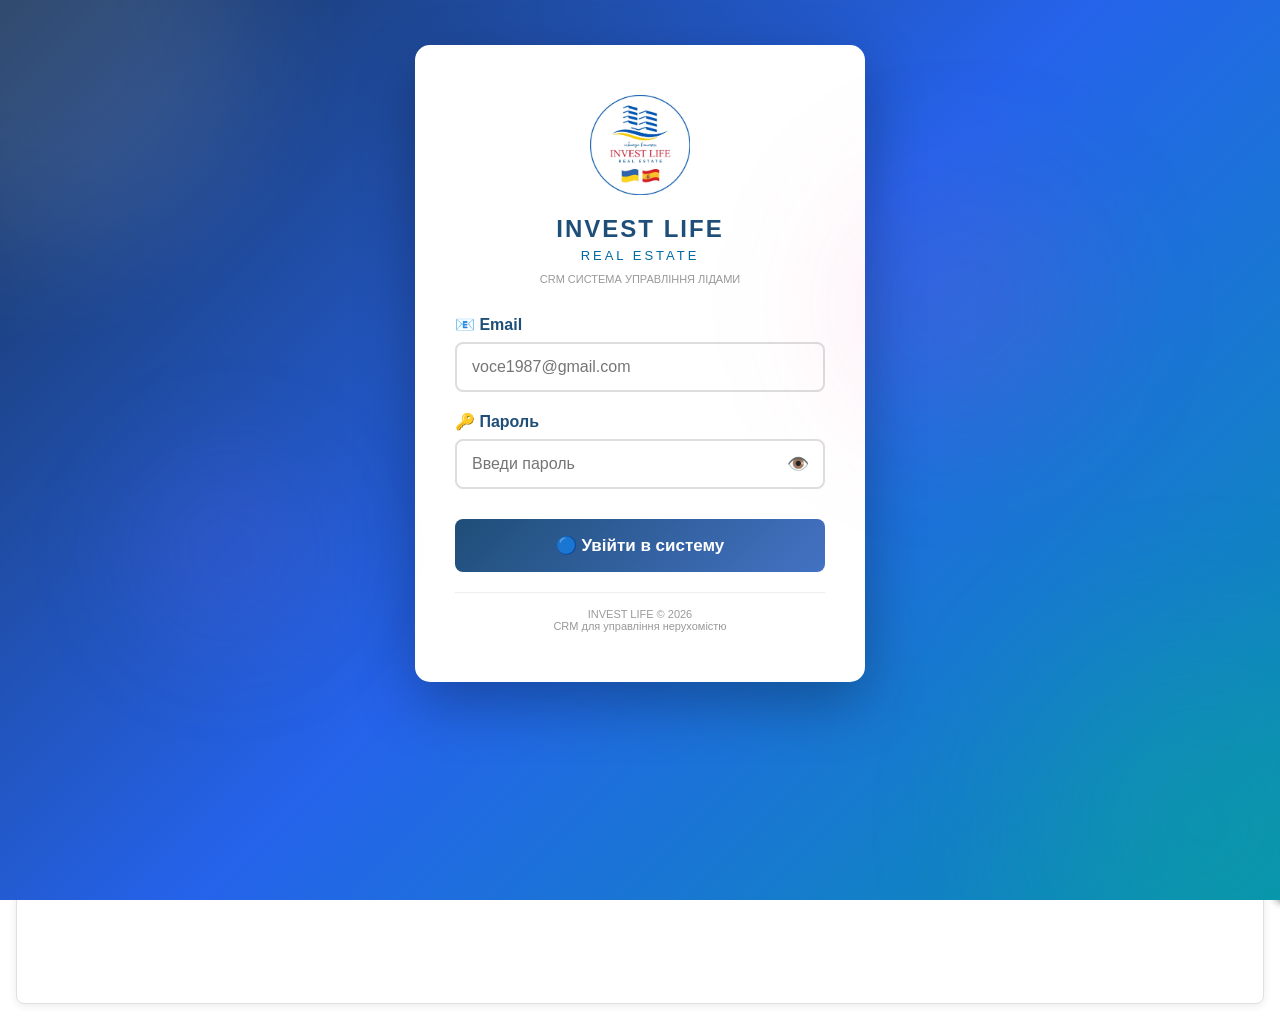
==== commit 934cd8bd: "Оренда прямокутна, згорнуті секції, менеджер на картці, email фікс 1. Оренда піла — прибрано пробіл " ====
--- a/index(exp2).html
+++ b/index(exp2).html
@@ -176,9 +176,7 @@
         }
         .btn-edit-lead,
         .btn-delete-lead {
-            padding: 0;
-            width: 24px;
-            height: 24px;
+            padding: 4px 14px;
             border: none;
             border-radius: 4px;
             cursor: pointer;
@@ -189,12 +187,7 @@
             box-shadow: none;
             overflow: hidden;
             flex-shrink: 0;
-        }
-        .btn-edit-lead .btn-ico,
-        .btn-delete-lead .btn-ico {
-            display: inline-block;
-            transform: scale(0.55);
-            line-height: 1;
+            font-size: 0.75rem;
         }
         .btn-edit-lead {
             background: #f39c12;
@@ -1190,118 +1183,780 @@
             color: #999;
         }
 
-        /* ===== МОБІЛЬНА АДАПТАЦІЯ ===== */
+        /* ============================================================
+           МОБІЛЬНА АДАПТАЦІЯ v3 — аватарка, карточки, FAB
+           Desktop: нічого не змінюється (все всередині @media)
+           ============================================================ */
+
+        /* --- Аватарка-кружок (прихована на десктопі) --- */
+        .mobile-avatar-wrap {
+            display: none;
+            position: relative;
+        }
+        .mobile-avatar {
+            width: 36px;
+            height: 36px;
+            border-radius: 50%;
+            background: rgba(255,255,255,0.25);
+            border: 2px solid rgba(255,255,255,0.6);
+            color: white;
+            font-size: 0.85rem;
+            font-weight: 700;
+            cursor: pointer;
+            display: flex;
+            align-items: center;
+            justify-content: center;
+            transition: all 0.2s;
+            padding: 0;
+        }
+        .mobile-avatar:hover { background: rgba(255,255,255,0.35); }
+
+        .mobile-avatar-dropdown {
+            display: none;
+            position: absolute;
+            top: 44px;
+            right: 0;
+            background: white;
+            border-radius: 10px;
+            box-shadow: 0 8px 24px rgba(0,0,0,0.18);
+            min-width: 180px;
+            z-index: 1100;
+            overflow: hidden;
+            animation: dropdownSlide 0.2s ease;
+        }
+        .mobile-avatar-dropdown.open { display: block; }
+        .mobile-avatar-info {
+            padding: 0.8rem 1rem;
+            border-bottom: 1px solid #eee;
+            display: flex;
+            flex-direction: column;
+            gap: 0.2rem;
+        }
+        .mobile-avatar-info span:first-child {
+            font-weight: 700;
+            color: #1F4E78;
+            font-size: 0.9rem;
+        }
+        .mobile-avatar-role {
+            font-size: 0.75rem;
+            color: #888;
+        }
+        .mobile-avatar-logout {
+            width: 100%;
+            padding: 0.7rem 1rem;
+            border: none;
+            background: none;
+            text-align: left;
+            color: #e74c3c;
+            font-weight: 600;
+            font-size: 0.85rem;
+            cursor: pointer;
+        }
+        .mobile-avatar-logout:hover { background: #fef2f2; }
+
+        /* --- Мобільні карточки (приховані на десктопі) --- */
+        .mobile-cards-container {
+            display: none;
+        }
+
+        .mobile-lead-card {
+            background: white;
+            border-radius: 10px;
+            border: 1px solid #e2e8f0;
+            border-left: 4px solid var(--primary);
+            padding: 0.8rem;
+            margin-bottom: 0.6rem;
+            cursor: pointer;
+            transition: box-shadow 0.2s, transform 0.15s;
+            position: relative;
+        }
+        .mobile-lead-card:active {
+            transform: scale(0.98);
+        }
+        .mobile-lead-card:hover {
+            box-shadow: 0 2px 12px rgba(31,78,120,0.12);
+        }
+        .mobile-lead-card.card-unassigned {
+            border-left-color: #FF0000;
+            background: #fff5f5;
+        }
+        .mobile-lead-card.card-new {
+            border-left-color: #FFC000;
+            animation: pulse 1.5s ease-in-out infinite;
+        }
+
+        .mobile-card-row {
+            display: flex;
+            justify-content: space-between;
+            align-items: center;
+            gap: 0.4rem;
+        }
+        .mobile-card-row + .mobile-card-row { margin-top: 0.35rem; }
+
+        .mobile-card-name {
+            font-weight: 700;
+            color: var(--primary);
+            font-size: 0.95rem;
+            white-space: nowrap;
+            overflow: hidden;
+            text-overflow: ellipsis;
+            max-width: 60%;
+        }
+        .mobile-card-phone {
+            font-size: 0.8rem;
+            color: #555;
+            font-family: monospace;
+        }
+        .mobile-card-manager {
+            font-size: 0.7rem;
+            color: #1F4E78;
+            font-weight: 600;
+            background: #e8f0fe;
+            padding: 1px 6px;
+            border-radius: 4px;
+            white-space: nowrap;
+            overflow: hidden;
+            text-overflow: ellipsis;
+            max-width: 45%;
+            text-align: right;
+        }
+        .mobile-card-manager-none {
+            color: #e74c3c !important;
+            background: #fde8e8 !important;
+            font-weight: 700;
+        }
+        .mobile-card-meta {
+            font-size: 0.78rem;
+            color: #666;
+            display: flex;
+            gap: 0.5rem;
+            flex-wrap: wrap;
+        }
+        .mobile-card-meta span {
+            white-space: nowrap;
+        }
+        .mobile-card-bottom {
+            display: flex;
+            justify-content: space-between;
+            align-items: center;
+        }
+        .mobile-card-budget {
+            font-weight: 700;
+            color: #00B050;
+            font-size: 0.85rem;
+        }
+        .mobile-card-stage {
+            font-size: 0.75rem;
+            padding: 0.15rem 0.5rem;
+            border-radius: 10px;
+            background: #E7F3FF;
+            color: #1F4E78;
+            font-weight: 600;
+        }
+        .mobile-card-days {
+            font-size: 0.75rem;
+            font-weight: 600;
+        }
+        .mobile-card-days.overdue { color: #e74c3c; }
+        .mobile-card-days.on-time { color: #00B050; }
+
+        /* Верхній рядок: ID зліва + Джерело справа */
+        .mobile-card-header {
+            display: flex;
+            justify-content: space-between;
+            align-items: center;
+            margin-bottom: 0.3rem;
+        }
+        .mobile-card-id {
+            font-size: 0.7rem;
+            color: #1F4E78;
+            font-weight: 700;
+            background: #e8f0fe;
+            padding: 2px 8px;
+            border-radius: 6px;
+            cursor: pointer;
+            user-select: none;
+            transition: all 0.2s;
+            flex-shrink: 0;
+        }
+        .mobile-card-id:active {
+            background: #4472C4;
+            color: white;
+        }
+
+        .mobile-card-source {
+            font-size: 0.7rem;
+            color: #888;
+            font-weight: 500;
+            white-space: nowrap;
+            overflow: hidden;
+            text-overflow: ellipsis;
+            max-width: 55%;
+            text-align: right;
+            flex-shrink: 1;
+        }
+
+        /* Деталі в мобільній картці */
+        .mobile-card-details {
+            margin-top: 0.6rem;
+            padding-top: 0.6rem;
+            border-top: 1px dashed #d0d7e0;
+            animation: slideDown 0.2s ease;
+        }
+        .mobile-details-grid {
+            display: grid;
+            grid-template-columns: 1fr 1fr;
+            gap: 6px;
+        }
+        .mobile-detail-item {
+            background: #f5f7fa;
+            border-radius: 6px;
+            padding: 6px 8px;
+        }
+        .mobile-detail-label {
+            font-size: 0.65rem;
+            color: #888;
+            font-weight: 500;
+            text-transform: uppercase;
+        }
+        .mobile-detail-value {
+            font-size: 0.8rem;
+            color: #1a1a1a;
+            font-weight: 600;
+            display: block;
+            margin-top: 1px;
+            word-break: break-word;
+        }
+        .mobile-detail-comment {
+            grid-column: 1 / -1;
+        }
+        .mobile-card-actions {
+            margin-top: 0.5rem;
+            display: flex;
+            gap: 0.5rem;
+        }
+        .mobile-card-actions-btn {
+            flex: 1;
+            padding: 8px;
+            border: none;
+            border-radius: 8px;
+            font-weight: 600;
+            font-size: 0.82rem;
+            cursor: pointer;
+        }
+        .mobile-card-edit-btn {
+            background: #f39c12;
+            color: white;
+        }
+        .mobile-lead-card.card-expanded {
+            box-shadow: 0 4px 16px rgba(31,78,120,0.18);
+            border-left-color: #4472C4;
+        }
+
+        /* --- FAB кнопка (прихована на десктопі) --- */
+        .mobile-fab {
+            display: none;
+            position: fixed;
+            bottom: 1.2rem;
+            right: 1.2rem;
+            width: 52px;
+            height: 52px;
+            border-radius: 50%;
+            background: linear-gradient(135deg, #1F4E78 0%, #4472C4 100%);
+            color: white;
+            border: none;
+            font-size: 1.8rem;
+            font-weight: 300;
+            cursor: pointer;
+            box-shadow: 0 4px 16px rgba(31,78,120,0.35);
+            z-index: 900;
+            align-items: center;
+            justify-content: center;
+            transition: transform 0.2s, box-shadow 0.2s;
+            line-height: 1;
+        }
+        .mobile-fab:active {
+            transform: scale(0.92);
+            box-shadow: 0 2px 8px rgba(31,78,120,0.25);
+        }
+
+        /* ===== TABLET: max-width 768px ===== */
         @media (max-width: 768px) {
+
+            /* --- НАВБАР --- */
             .navbar {
-                flex-direction: column;
+                flex-wrap: wrap;
+                padding: 0.6rem 0.8rem !important;
+                padding-right: 0.8rem !important;
+                gap: 0.4rem;
+            }
+
+            .navbar-brand {
+                order: 1;
+                flex-shrink: 0;
+            }
+
+            .dark-mode-toggle {
+                order: 2;
+                margin-left: auto;
+                margin-right: 0.3rem;
+            }
+
+            .mobile-avatar-wrap {
+                display: block;
+                order: 3;
+            }
+
+            /* Ховаємо десктопне меню юзера */
+            .navbar-right {
+                display: none !important;
+            }
+
+            /* Піли — завжди видимі, горизонтальний скрол, з лівого краю */
+            .dashboard-type-pills {
+                order: 4;
+                width: 100%;
+                margin: 0 !important;
+                margin-left: 0 !important;
+                overflow-x: auto;
+                overflow-y: visible;
+                -webkit-overflow-scrolling: touch;
+                flex-wrap: nowrap;
+                scrollbar-width: none;
+                -ms-overflow-style: none;
+                padding-bottom: 2px;
+                justify-content: flex-start;
+            }
+            .dashboard-type-pills::-webkit-scrollbar { display: none; }
+
+            /* Яскравіші піли на мобілці — однаковий розмір, прямокутники */
+            .type-pill {
+                background: rgba(255,255,255,0.18) !important;
+                border: 1.5px solid rgba(255,255,255,0.5) !important;
+                backdrop-filter: blur(4px);
+                font-size: 0.72rem;
+                min-width: 80px;
+                padding: 0.35rem 0.6rem !important;
+                border-radius: 6px !important;
+                text-align: center;
+                flex-shrink: 0;
+            }
+            .type-pill.active {
+                background: rgba(255,255,255,0.4) !important;
+                border-color: white !important;
+                box-shadow: 0 0 8px rgba(255,255,255,0.3);
+            }
+            .rent-pill {
+                min-width: 80px;
+            }
+            .rent-pill .dropdown-arrow {
+                display: none;
+            }
+            .rent-dropdown {
+                display: flex !important;
+            }
+
+            /* Оренда dropdown: фіксований, справа */
+            .rent-dropdown-menu {
+                position: fixed !important;
+                top: auto !important;
+                right: 1rem !important;
+                left: auto !important;
+                transform: none !important;
+                z-index: 2000 !important;
+                min-width: 200px;
+                border-radius: 12px;
+            }
+            .rent-option {
+                font-size: 0.9rem !important;
+                padding: 12px 18px !important;
+            }
+
+            /* --- КОНТЕЙНЕР --- */
+            .container {
+                padding: 0.6rem 0.4rem;
+                padding-top: calc(0.6rem + 120px);
+            }
+
+            .section-title {
+                font-size: 1rem;
+                margin: 0;
+            }
+            #leadsTitle {
+                font-size: 1.2rem !important;
+                font-weight: 800;
+            }
+
+            /* --- ДАШБОРД / МЕНЕДЖЕРИ / ЛІДИ: заголовок-бар --- */
+            .dashboard-header {
+                background: var(--bg-secondary);
+                border: 1px solid var(--border-color);
+                border-radius: 10px;
+                padding: 0.6rem 0.8rem;
+                margin-bottom: 0.5rem;
+            }
+            .dashboard-header .toggle-btn {
+                width: 34px;
+                height: 34px;
+                font-size: 16px;
+                border-radius: 6px;
+                flex-shrink: 0;
+            }
+
+            .dashboard-summary {
+                padding: 1rem;
                 gap: 1rem;
-                padding: 1rem;
-            }
-
-            .navbar-right {
-                flex-direction: column;
-                width: 100%;
-                gap: 0.5rem;
-            }
-
+                font-size: 1rem;
+                margin-bottom: 1rem;
+            }
+
+            .dashboard-card {
+                grid-template-columns: 1fr auto auto;
+                gap: 0.8rem;
+                padding: 0.8rem 1rem;
+            }
+
+            .dashboard-card-action { display: none; }
+
+            .dashboard-card-count {
+                font-size: 1.1rem;
+                min-width: 40px;
+            }
+
+            .dashboard-card-sum {
+                font-size: 0.95rem;
+                min-width: 90px;
+            }
+
+            /* --- ТУЛБАР --- */
             .toolbar {
-                flex-direction: column;
-                gap: 0.5rem;
-            }
-
-            .search-input, .filter-select {
-                width: 100%;
-            }
-
-            table {
-                font-size: 0.85rem;
-                width: 100%;
-            }
-
-            th, td {
-                padding: 0.75rem 0.5rem;
-                white-space: nowrap;
-            }
-
+                flex-wrap: nowrap !important;
+                gap: 0.4rem !important;
+                padding: 0.4rem 0.5rem !important;
+                align-items: center !important;
+            }
+
+            .toolbar > div:first-child {
+                flex: 1 1 auto !important;
+                min-width: 0 !important;
+            }
+
+            .toolbar > div:last-child {
+                flex-shrink: 0 !important;
+            }
+
+            .search-input {
+                min-width: 0 !important;
+                max-width: none !important;
+                flex: 1 1 auto !important;
+            }
+
+            /* Ховаємо "Колони" і "Додати ліда" (FAB замість них) */
+            .toolbar .btn[onclick="toggleColumnSettings()"],
+            .toolbar .btn[onclick="openAddLead()"] {
+                display: none !important;
+            }
+
+            /* --- ТАБЛИЦЯ: ховаємо, показуємо карточки --- */
             .table-wrapper {
-                overflow-x: auto;
-                max-height: 70vh;
-                min-height: auto;
-            }
-
-            .dashboard-grid {
+                display: none !important;
+            }
+
+            .mobile-cards-container {
+                display: block !important;
+                max-height: calc(100vh - 260px);
+                overflow-y: auto;
+                -webkit-overflow-scrolling: touch;
+                padding: 0.2rem;
+            }
+
+            /* --- FAB --- */
+            .mobile-fab {
+                display: flex;
+            }
+
+            /* --- МОДАЛКИ --- */
+            .modal-content {
+                padding: 1.2rem;
+                max-width: 95%;
+                margin: 0.5rem;
+            }
+
+            form {
                 grid-template-columns: 1fr;
             }
 
-            .modal-content {
-                padding: 1.5rem;
-                max-width: 95%;
-            }
-
-            .container {
-                padding: 1rem;
-            }
-
-            .section-title {
-                font-size: 1.2rem;
-            }
-        }
-
-        /* ===== МОБІЛЬНА ВЕРСІЯ МАЛИХ ЕКРАНІВ (під 576px) ===== */
+            form > .form-group:nth-child(1),
+            form > .form-group:nth-child(2) {
+                grid-column: span 1;
+            }
+
+            /* --- САЙДБАРИ --- */
+            #editSidebar,
+            #editSidebarRent,
+            #filtersSidebar {
+                width: 100% !important;
+            }
+
+            /* --- ФІЛЬТР-САЙДБАР РЕДИЗАЙН НА МОБІЛЦІ --- */
+            #filtersSidebar {
+                padding-top: 0 !important;
+            }
+            #filtersSidebar #filtersContainer {
+                padding: 1rem 1rem 2rem !important;
+            }
+            #filtersSidebar .filter-dropdown {
+                display: block !important;
+                margin-bottom: 0.3rem;
+            }
+            #filtersSidebar .filter-btn {
+                width: 100% !important;
+                padding: 0.9rem 1rem !important;
+                font-size: 1rem !important;
+                font-weight: 600 !important;
+                border-radius: 10px !important;
+                text-align: left;
+                display: flex;
+                justify-content: space-between;
+                align-items: center;
+            }
+            #filtersSidebar .filter-menu {
+                position: static !important;
+                margin-top: 0.3rem !important;
+                border-radius: 10px !important;
+                max-height: none !important;
+            }
+            #filtersSidebar .filter-option {
+                padding: 0.7rem 1rem !important;
+                font-size: 0.95rem !important;
+            }
+            #filtersSidebar .filter-option input[type="checkbox"] {
+                width: 20px !important;
+                height: 20px !important;
+            }
+            #filtersSidebar .filter-option label {
+                font-size: 0.95rem !important;
+            }
+
+            /* --- ОРЕНДА ДЕТАЛІ --- */
+            .rent-details-content {
+                grid-template-columns: 1fr 1fr !important;
+                padding: 10px !important;
+                gap: 8px !important;
+            }
+
+            /* --- МЕНЕДЖЕР-ФІЛЬТРИ --- */
+            #managerFiltersContainer {
+                flex-direction: column !important;
+            }
+
+            #managerCheckboxes {
+                flex-direction: column !important;
+                gap: 0.5rem !important;
+            }
+
+            .filter-tags { flex-wrap: wrap; }
+
+            /* --- ЛОГІН ФОРМА НА МОБІЛЦІ --- */
+            #loginScreen {
+                padding: 15px !important;
+                padding-top: 3vh !important;
+            }
+            #loginScreen form input,
+            #loginScreen form button {
+                position: relative;
+                z-index: 5;
+            }
+        }
+
+        /* ===== PHONE: max-width 576px ===== */
         @media (max-width: 576px) {
+
+            .navbar {
+                padding: 0.5rem 0.6rem !important;
+            }
+
             .navbar-brand {
                 font-size: 1rem;
             }
 
-            .dashboard-type-pills {
-                gap: 0.3rem;
-            }
-
             .type-pill {
-                padding: 0.5rem 0.8rem;
-                font-size: 0.75rem;
-            }
-
-            table {
-                font-size: 0.75rem;
-            }
-
-            th, td {
-                padding: 0.5rem 0.3rem;
+                padding: 0.3rem 0.6rem;
+                font-size: 0.7rem;
+            }
+
+            /* --- ДАШБОРД --- */
+            .dashboard-summary {
+                grid-template-columns: 1fr;
+                padding: 0.8rem;
+                text-align: center;
+            }
+
+            .dashboard-card {
+                grid-template-columns: 1fr auto;
+                gap: 0.5rem;
+                padding: 0.6rem 0.8rem;
+            }
+
+            .dashboard-card-sum { display: none; }
+
+            .dashboard-card-title { font-size: 0.85rem; }
+            .dashboard-card-count { font-size: 1rem; }
+
+            /* --- ТУЛБАР --- */
+            .toolbar {
+                gap: 0.3rem !important;
+                padding: 0.3rem 0.4rem !important;
+            }
+
+            /* Ховаємо "Всі" та "Фільтр" текст — лишаємо іконки */
+            .toolbar button[onclick="resetAllFilters()"] {
+                font-size: 0 !important;
+                padding: 0.4rem !important;
+                min-width: 32px;
+            }
+            .toolbar button[onclick="resetAllFilters()"]::before {
+                content: "🔄";
+                font-size: 1rem;
+            }
+
+            .search-input {
+                padding: 0.45rem !important;
+                font-size: 0.82rem;
             }
 
             .btn {
-                padding: 0.5rem 1rem;
-                font-size: 0.85rem;
-            }
-
-            .search-input {
-                padding: 0.6rem;
-                font-size: 0.9rem;
-            }
-
-            .toolbar {
-                gap: 0.3rem;
-            }
-
-            .filter-btn {
-                padding: 0.5rem 0.8rem;
-                font-size: 0.8rem;
+                padding: 0.4rem 0.7rem;
+                font-size: 0.78rem;
+            }
+
+            /* --- КАРТОЧКИ --- */
+            .mobile-cards-container {
+                max-height: calc(100vh - 230px);
+            }
+
+            .mobile-lead-card {
+                padding: 0.7rem;
+            }
+
+            /* --- МОДАЛКИ --- */
+            .modal {
+                padding: 0.3rem !important;
             }
 
             .modal-content {
                 padding: 1rem;
                 max-width: 100%;
-            }
+                border-radius: 8px;
+                max-height: 95vh;
+            }
+
+            .modal-title { font-size: 1.1rem; }
 
             .form-input, .form-select, textarea {
                 padding: 0.5rem;
-                font-size: 0.9rem;
-            }
-
-            #filtersPanel {
-                display: none !important;
-            }
+                font-size: 0.85rem;
+            }
+
+            .filter-btn {
+                padding: 0.4rem 0.6rem;
+                font-size: 0.75rem;
+            }
+
+            .rent-details-content {
+                grid-template-columns: 1fr !important;
+            }
+
+            .rent-dropdown-menu { min-width: 140px; }
+
+            .mobile-fab {
+                bottom: 1rem;
+                right: 1rem;
+                width: 48px;
+                height: 48px;
+                font-size: 1.6rem;
+            }
+        }
+
+        /* ===== EXTRA SMALL: max-width 400px ===== */
+        @media (max-width: 400px) {
+
+            .navbar {
+                padding: 0.4rem 0.5rem !important;
+            }
+
+            .container {
+                padding: 0.4rem 0.2rem;
+                padding-top: calc(0.4rem + 115px);
+            }
+
+            .section-title { font-size: 0.95rem; }
+
+            .dashboard-summary {
+                padding: 0.7rem;
+                font-size: 0.82rem;
+                margin-bottom: 0.8rem;
+            }
+
+            .dashboard-card {
+                padding: 0.5rem 0.6rem;
+            }
+
+            .toolbar > div { gap: 0.2rem !important; }
+
+            .modal-content { padding: 0.7rem; }
+            .modal-title { font-size: 1rem; }
+
+            .mobile-card-name { font-size: 0.88rem; }
+            .mobile-card-meta { font-size: 0.72rem; }
+        }
+
+        /* ===== DARK MODE для мобільних компонентів ===== */
+        body.dark-mode .mobile-lead-card {
+            background: var(--bg-secondary);
+            border-color: var(--border-color);
+        }
+        body.dark-mode .mobile-lead-card.card-unassigned {
+            background: #2a1a1a;
+        }
+        body.dark-mode .mobile-card-name { color: var(--text-primary); }
+        body.dark-mode .mobile-card-meta { color: var(--text-secondary); }
+        body.dark-mode .mobile-card-phone { color: var(--text-secondary); }
+        body.dark-mode .mobile-card-manager { background: #2a3f5f; color: #8ab4f8; }
+        body.dark-mode .mobile-card-manager-none { background: #4a2020 !important; color: #ff6b6b !important; }
+        body.dark-mode .mobile-card-stage {
+            background: var(--bg-tertiary);
+            color: var(--text-primary);
+        }
+        body.dark-mode .mobile-avatar-dropdown {
+            background: var(--bg-secondary);
+            border: 1px solid var(--border-color);
+        }
+        body.dark-mode .mobile-avatar-info {
+            border-color: var(--border-color);
+        }
+        body.dark-mode .mobile-avatar-info span:first-child {
+            color: var(--text-primary);
+        }
+        body.dark-mode .mobile-avatar-role { color: var(--text-secondary); }
+        body.dark-mode .mobile-avatar-logout:hover {
+            background: #3a2020;
+        }
+        body.dark-mode .mobile-card-id {
+            background: #2a3f5f;
+            color: #8ab4f8;
+        }
+        body.dark-mode .mobile-card-source {
+            color: var(--text-secondary);
+        }
+        body.dark-mode .mobile-detail-item {
+            background: var(--bg-tertiary);
+        }
+        body.dark-mode .mobile-detail-value {
+            color: var(--text-primary);
+        }
+        body.dark-mode .mobile-detail-label {
+            color: var(--text-secondary);
         }
 
         /* ===== DARK MODE ===== */
@@ -1538,10 +2193,12 @@
   background: linear-gradient(135deg, #1a365d 0%, #2563eb 50%, #0891b2 100%);
   display: flex;
   justify-content: center;
-  align-items: center;
+  align-items: flex-start;
   z-index: 10000;
   padding: 20px;
-  overflow: hidden;
+  padding-top: 5vh;
+  overflow-y: auto;
+  -webkit-overflow-scrolling: touch;
 ">
   <!-- Декоративні елементи на фоні -->
   <div style="
@@ -1613,28 +2270,32 @@
     <form onsubmit="handleLogin(event)" style="display: flex; flex-direction: column; gap: 20px;">
       <div style="display: flex; flex-direction: column;">
         <label style="display: block; font-weight: bold; margin-bottom: 8px; color: #1F4E78;">📧 Email</label>
-        <input type="email" id="emailInput" placeholder="voce1987@gmail.com" required style="
+        <input type="email" id="emailInput" placeholder="voce1987@gmail.com" required
+          inputmode="email" autocomplete="email" autocapitalize="none" autocorrect="off" style="
           width: 100%;
-          padding: 12px 15px;
+          padding: 14px 15px;
           border: 2px solid #ddd;
           border-radius: 8px;
-          font-size: 14px;
+          font-size: 16px;
           box-sizing: border-box;
           transition: border-color 0.3s;
+          -webkit-appearance: none;
         " onfocus="this.style.borderColor='#4472C4'" onblur="this.style.borderColor='#ddd'">
       </div>
 
       <div style="display: flex; flex-direction: column;">
         <label style="display: block; font-weight: bold; margin-bottom: 8px; color: #1F4E78;">🔑 Пароль</label>
         <div style="position: relative;">
-          <input type="password" id="passwordInput" placeholder="Введи пароль" required style="
+          <input type="password" id="passwordInput" placeholder="Введи пароль" required
+            autocomplete="current-password" style="
             width: 100%;
-            padding: 12px 45px 12px 15px;
+            padding: 14px 45px 14px 15px;
             border: 2px solid #ddd;
             border-radius: 8px;
-            font-size: 14px;
+            font-size: 16px;
             box-sizing: border-box;
             transition: border-color 0.3s;
+            -webkit-appearance: none;
           " onfocus="this.style.borderColor='#4472C4'" onblur="this.style.borderColor='#ddd'">
           <button type="button" id="togglePasswordBtn" style="
             position: absolute;
@@ -1646,14 +2307,21 @@
             cursor: pointer;
             font-size: 18px;
             color: #1F4E78;
+            padding: 4px;
+            line-height: 1;
+            width: 30px;
+            height: 30px;
+            display: flex;
+            align-items: center;
+            justify-content: center;
           " onclick="togglePasswordVisibility()">👁️</button>
         </div>
       </div>
 
       <button type="submit" class="btn btn-primary" style="
         width: 100%;
-        padding: 13px;
-        font-size: 16px;
+        padding: 16px;
+        font-size: 17px;
         margin-top: 10px;
         background: linear-gradient(135deg, #1F4E78 0%, #4472C4 100%);
         color: white;
@@ -1662,7 +2330,10 @@
         font-weight: bold;
         cursor: pointer;
         transition: transform 0.2s;
-      " onmouseover="this.style.transform='scale(1.02)'" onmouseout="this.style.transform='scale(1)'">
+        -webkit-appearance: none;
+        touch-action: manipulation;
+      " onmouseover="this.style.transform='scale(1.02)'" onmouseout="this.style.transform='scale(1)'"
+      onclick="document.getElementById('emailInput').blur(); document.getElementById('passwordInput').blur(); this.closest('form').requestSubmit();">
         🔵 Увійти в систему
       </button>
     </form>
@@ -1699,6 +2370,20 @@
         </div>
     </div>
     
+    <!-- Аватарка-кружок (мобільна версія замість navbar-right) -->
+    <div class="mobile-avatar-wrap" id="mobileAvatarWrap">
+        <button class="mobile-avatar" id="mobileAvatarBtn" aria-label="Профіль">
+            <span id="mobileAvatarInitials">?</span>
+        </button>
+        <div class="mobile-avatar-dropdown" id="mobileAvatarDropdown">
+            <div class="mobile-avatar-info">
+                <span id="mobileAvatarName">Користувач</span>
+                <span class="mobile-avatar-role" id="mobileAvatarRole">Менеджер</span>
+            </div>
+            <button class="mobile-avatar-logout" onclick="logout()">Вихід</button>
+        </div>
+    </div>
+
     <!-- Кнопки типів дашборду -->
     <div class="dashboard-type-pills">
         <!-- НЕРУХОМІСТЬ -->
@@ -1710,9 +2395,7 @@
         
         <!-- ОРЕНДА (dropdown) -->
         <div class="rent-dropdown" id="rentDropdown">
-            <button class="type-pill rent-pill" onclick="toggleRentDropdown()" id="pill-Оренда">
-                🏨 Оренда <span class="dropdown-arrow">▼</span>
-            </button>
+            <button class="type-pill rent-pill" onclick="toggleRentDropdown()" id="pill-Оренда">🏨 Оренда<span class="dropdown-arrow"> ▼</span></button>
             <div class="rent-dropdown-menu" id="rentDropdownMenu">
                 <button class="rent-option" onclick="selectDashboardType('Подобова')">🌙 Подобова</button>
                 <button class="rent-option" onclick="selectDashboardType('Сезонна')">☀️ Сезонна</button>
@@ -1740,30 +2423,11 @@
     <!-- ===== ДАШБОРД (КУПІВЛЯ) ===== -->
     <section id="managerSection">
         <div class="dashboard-header">
-            <h1 class="section-title" id="dashboardTitle">📊 Дашборд (Купівля)</h1>
-            <button class="toggle-btn" id="toggleDashboard" onclick="toggleDashboard()" title="Згорнути/Розгорнути">−</button>
+            <h1 class="section-title" id="dashboardTitle">📊 Дашборд</h1>
+            <button class="toggle-btn" id="toggleDashboard" onclick="toggleDashboard()" title="Згорнути/Розгорнути">+</button>
         </div>
         
-        <!-- ⭐ НОВОЕ: Чекбокси менеджерів для фільтрації дашборда -->
-        <div id="managerFiltersContainer" style="
-            background: #f5f5f5;
-            padding: 1rem;
-            border-radius: 8px;
-            margin: 1rem 0;
-            display: none;
-            gap: 1rem;
-            flex-wrap: wrap;
-            align-items: center;
-            border-left: 4px solid #4472C4;
-        ">
-            <span style="font-weight: bold; color: #1F4E78; font-size: 0.9rem;">👥 Менеджери:</span>
-            <div id="managerCheckboxes" style="display: flex; gap: 1rem; flex-wrap: wrap;">
-                <!-- Заповняється JavaScript -->
-                <div style="color: #999;">⏳ Завантажаю...</div>
-            </div>
-        </div>
-        
-        <div class="dashboard-content" id="dashboardContent">
+        <div class="dashboard-content collapsed" id="dashboardContent">
             <div class="dashboard-summary" id="dashboardSummary">
                 <span>
                     <span style="opacity: 0.9; font-size: 0.9rem; text-transform: uppercase;">Всього лідів</span>
@@ -1782,12 +2446,41 @@
 
     </section>
 
+    <!-- ===== МЕНЕДЖЕРИ (окрема розгортка) ===== -->
+    <section id="managersSection">
+        <div class="dashboard-header">
+            <h2 class="section-title" id="managersTitle">👥 Менеджери</h2>
+            <button class="toggle-btn" id="toggleManagers" onclick="toggleManagers()" title="Згорнути/Розгорнути">+</button>
+        </div>
+        <div id="managersContent" style="display: none;">
+            <div id="managerFiltersContainer" style="
+                background: #f5f5f5;
+                padding: 1rem;
+                border-radius: 8px;
+                margin: 0.5rem 0 1rem 0;
+                display: flex;
+                gap: 1rem;
+                flex-wrap: wrap;
+                align-items: center;
+                border-left: 4px solid #4472C4;
+            ">
+                <span style="font-weight: bold; color: #1F4E78; font-size: 0.9rem;">👥 Менеджери:</span>
+                <div id="managerCheckboxes" style="display: flex; gap: 1rem; flex-wrap: wrap;">
+                    <div style="color: #999;">⏳ Завантажаю...</div>
+                </div>
+            </div>
+        </div>
+    </section>
+
+    <!-- ===== РОЗДІЛЬНИК ===== -->
+    <hr style="border: none; border-top: 3px solid var(--primary); margin: 1.2rem 0; opacity: 0.25;">
+
     <!-- ===== АДМІН ПАНЕЛЬ ===== -->
 
     <!-- ===== ТАБЛИЦЯ ЛІДІВ ===== -->
     <section>
-        <h2 class="section-title" id="leadsTitle">📋 Ліди</h2>
-        
+        <h2 class="section-title" id="leadsTitle" style="margin-bottom: 0.8rem;">📋 Ліди</h2>
+
         <!-- Toolbar з мультивибірними фільтрами -->
         <div class="toolbar" id="toolbar" style="display: flex; justify-content: space-between; align-items: flex-start; gap: 1rem; flex-wrap: wrap;">
             <div style="display: flex; gap: 0.5rem; align-items: center; flex-grow: 1;">
@@ -1863,8 +2556,28 @@
                 </tbody>
             </table>
         </div>
+
+        <!-- Мобільні карточки (прихований на десктопі) -->
+        <div id="mobileCards" class="mobile-cards-container"></div>
+
     </section>
 
+</div>
+
+<!-- FAB кнопка додавання ліда (мобільна, прихована на десктопі) -->
+<button class="mobile-fab" id="mobileFab" onclick="openAddLead()" aria-label="Додати ліда">+</button>
+
+<!-- ===== МІНІ-ВІКНО ПІДТВЕРДЖЕННЯ ВИДАЛЕННЯ ===== -->
+<div class="modal" id="confirmDeleteModal">
+  <div class="modal-content" style="max-width:360px; padding:1.5rem; text-align:center;">
+    <div style="font-size:2.5rem; margin-bottom:0.5rem;">⚠️</div>
+    <div style="font-size:1.1rem; font-weight:600; margin-bottom:0.3rem;">Видалити ліда?</div>
+    <div id="confirmDeleteText" style="font-size:0.85rem; color:#888; margin-bottom:1.2rem;">ID: —</div>
+    <div style="display:flex; gap:0.5rem;">
+      <button id="confirmDeleteCancel" style="flex:1; padding:10px; border:1px solid #ddd; border-radius:8px; background:#f5f5f5; cursor:pointer; font-size:0.9rem; font-weight:500;">Скасувати</button>
+      <button id="confirmDeleteOk" style="flex:1; padding:10px; border:none; border-radius:8px; background:#e74c3c; color:white; cursor:pointer; font-size:0.9rem; font-weight:600;">Так, видалити</button>
+    </div>
+  </div>
 </div>
 
 <!-- ===== МОДАЛЬНЕ ВІКНО ДОДАВАННЯ ===== -->
@@ -2408,7 +3121,7 @@
     e.preventDefault();
     const email = document.getElementById('emailInput').value;
     const password = document.getElementById('passwordInput').value;
-    const btn = e.target.querySelector('button');
+    const btn = e.target.querySelector('button[type="submit"]');
     
     btn.disabled = true;
     btn.textContent = '⏳ Перевіряю...';
@@ -2443,8 +3156,14 @@
           document.getElementById('userRole').textContent = result.role;
         }
 
+        // Ховаємо секцію Менеджери для не-Admin
+        const managersSection = document.getElementById('managersSection');
+        if (managersSection) {
+          managersSection.style.display = result.role === 'Admin' ? 'block' : 'none';
+        }
+
         showLoginAlert('✅ Успішно! Завантажаю...', 'success');
-        
+
         setTimeout(() => {
           document.getElementById('loginScreen').style.display = 'none';
           currentUser = result;
@@ -2500,21 +3219,30 @@
       
       // Встановлюю заголовки залежно від ролі
       if (role === 'Manager') {
-        document.getElementById('dashboardTitle').textContent = '📊 Мій дашборд';
+        document.getElementById('dashboardTitle').textContent = '📊 Дашборд';
         document.getElementById('leadsTitle').textContent = '📋 Мої ліди';
       } else if (role === 'Admin') {
-        document.getElementById('dashboardTitle').textContent = '📊 Дашборд (Всі ліди)';
+        document.getElementById('dashboardTitle').textContent = '📊 Дашборд';
         document.getElementById('leadsTitle').textContent = '📋 Всі ліди';
       }
       
-      // Якщо менеджер - скрити поле вибору менеджера
+      // Якщо менеджер - скрити поле вибору менеджера + секцію Менеджери
       if (role === 'Manager') {
         const managerGroup = document.getElementById('managerGroup');
         if (managerGroup) {
           managerGroup.style.display = 'none';
         }
+        const managersSection = document.getElementById('managersSection');
+        if (managersSection) {
+          managersSection.style.display = 'none';
+        }
+      } else {
+        const managersSection = document.getElementById('managersSection');
+        if (managersSection) {
+          managersSection.style.display = 'block';
+        }
       }
-      
+
       loadData();
     } else {
       // Показати форму входу
@@ -3136,40 +3864,35 @@
   function toggleDashboard() {
     const content = document.getElementById('dashboardContent');
     const btn = document.getElementById('toggleDashboard');
-    const managerFilters = document.getElementById('managerFiltersContainer');
-    
-    // Перевіряю що основні елементи існують
+
     if (!content || !btn) {
       console.warn('⚠️ Дашборд елементи не знайдені');
       return;
     }
-    
-    console.log('toggleDashboard called');
-    
+
     if (content.classList.contains('collapsed')) {
-      // Розгортаю дашборд
       content.classList.remove('collapsed');
       btn.textContent = '−';
       document.body.classList.remove('dashboard-collapsed');
-      
-      // ⭐ Показую список менеджерів
-      if (managerFilters) {
-        managerFilters.style.display = 'flex';
-      }
-      
-      console.log('Dashboard expanded');
     } else {
-      // Згортаю дашборд
       content.classList.add('collapsed');
       btn.textContent = '+';
       document.body.classList.add('dashboard-collapsed');
-      
-      // ⭐ Приховую список менеджерів
-      if (managerFilters) {
-        managerFilters.style.display = 'none';
-      }
-      
-      console.log('Dashboard collapsed');
+    }
+  }
+
+  function toggleManagers() {
+    const content = document.getElementById('managersContent');
+    const btn = document.getElementById('toggleManagers');
+
+    if (!content || !btn) return;
+
+    if (content.style.display === 'none') {
+      content.style.display = 'block';
+      btn.textContent = '−';
+    } else {
+      content.style.display = 'none';
+      btn.textContent = '+';
     }
   }
 
@@ -3185,10 +3908,8 @@
     // Встановлюю тип
     currentDashboardType = type;
     
-    // Оновлюю заголовок дашборду
-    const emoji = type === 'Купівля' ? '🏢' : '🏠';
-    document.getElementById('dashboardTitle').textContent = `📊 ${emoji} ${type}`;
-    
+    // Заголовок дашборду не змінюємо — завжди "Дашборд"
+
     // Оновлюю заголовок таблиці
     const leadsEmoji = type === 'Купівля' ? '🏢' : '🏠';
     document.getElementById('leadsTitle').textContent = `📋 Ліди (${leadsEmoji} ${type})`;
@@ -3540,6 +4261,29 @@
     document.body.style.overflow = 'auto';
   }
 
+  // ⭐ КАСТОМНЕ ПІДТВЕРДЖЕННЯ ВИДАЛЕННЯ
+  function confirmDeleteLead(leadId) {
+    return new Promise((resolve) => {
+      const modal = document.getElementById('confirmDeleteModal');
+      document.getElementById('confirmDeleteText').textContent = 'Лід #' + leadId + ' буде позначений як ВИДАЛЕНО';
+      modal.classList.add('active');
+
+      const ok = document.getElementById('confirmDeleteOk');
+      const cancel = document.getElementById('confirmDeleteCancel');
+
+      function cleanup() {
+        modal.classList.remove('active');
+        ok.removeEventListener('click', onOk);
+        cancel.removeEventListener('click', onCancel);
+      }
+      function onOk() { cleanup(); resolve(true); }
+      function onCancel() { cleanup(); resolve(false); }
+
+      ok.addEventListener('click', onOk);
+      cancel.addEventListener('click', onCancel);
+    });
+  }
+
   // ⭐ М'ЯКЕ ВИДАЛЕННЯ ЛІДА
   function handleSoftDelete(leadId, rowIndex) {
     showLoading('⏳ Видаляю ліда...');
@@ -3765,13 +4509,14 @@
     // ⭐ СОХРАНЯЮ LEADS В ГЛОБАЛЬНЫЙ МАССИВ
     leadsCache = leads;
     
-    // ⭐ СОРТУВАННЯ: Нові ліди завжди зверху
+    // ⭐ СОРТУВАННЯ: Нові ліди зверху, всередині — новіші першими (по rowIndex desc)
     leads.sort((a, b) => {
       const aNew = isLeadNew(a) ? 1 : 0;
       const bNew = isLeadNew(b) ? 1 : 0;
-      return bNew - aNew;
+      if (bNew !== aNew) return bNew - aNew;
+      return (b.rowIndex || 0) - (a.rowIndex || 0);
     });
-    
+
     // ⭐ Рахую кількість нових лідів для сигналу в дашборді
     let newLeadsCount = 0;
     
@@ -3820,8 +4565,8 @@
           <td style="min-width:200px">
             <div class="lead-actions">
               <button class="btn-details-realty" data-index="${index}">▼ Деталі</button>
-              <button class="btn-edit-lead edit-lead-btn" data-lead-index="${index}" data-lead-id="${lead.id}"><span class="btn-ico">✏️</span></button>
-              <button class="btn-delete-lead delete-lead-btn" data-lead-index="${index}" data-lead-id="${lead.id}" data-row-index="${lead.rowIndex}"><span class="btn-ico">🗑️</span></button>
+              <button class="btn-edit-lead edit-lead-btn" data-lead-index="${index}" data-lead-id="${lead.id}">✏️</button>
+              <button class="btn-delete-lead delete-lead-btn" data-lead-index="${index}" data-lead-id="${lead.id}" data-row-index="${lead.rowIndex}">🗑️</button>
             </div>
           </td>
         </tr>
@@ -3929,12 +4674,13 @@
     
     // ⭐ ОБРОБНИК ВИДАЛЕННЯ ЛІДА
     document.querySelectorAll('.realty-lead-row .delete-lead-btn').forEach(btn => {
-      btn.addEventListener('click', function(e) {
+      btn.addEventListener('click', async function(e) {
         e.preventDefault();
         e.stopPropagation();
         const leadId = this.dataset.leadId;
         const rowIndex = this.dataset.rowIndex;
-        if (confirm('❗ Видалити ліда ' + leadId + '?')) {
+        const confirmed = await confirmDeleteLead(leadId);
+        if (confirmed) {
           handleSoftDelete(leadId, rowIndex);
         }
       });
@@ -4025,13 +4771,14 @@
 
     leadsCache = leads;
     
-    // ⭐ СОРТУВАННЯ: Нові ліди завжди зверху
+    // ⭐ СОРТУВАННЯ: Нові ліди зверху, всередині — новіші першими (по rowIndex desc)
     leads.sort((a, b) => {
       const aNew = isLeadNew(a) ? 1 : 0;
       const bNew = isLeadNew(b) ? 1 : 0;
-      return bNew - aNew;
+      if (bNew !== aNew) return bNew - aNew;
+      return (b.rowIndex || 0) - (a.rowIndex || 0);
     });
-    
+
     let newLeadsCount = 0;
     
     tbody.innerHTML = leads.map((lead, index) => {
@@ -4071,8 +4818,8 @@
           <td style="min-width:200px">
             <div class="lead-actions">
               <button class="btn-details" data-index="${index}">▼ Деталі</button>
-              <button class="btn-edit-lead edit-lead-btn" data-lead-index="${index}" data-lead-id="${lead.id}"><span class="btn-ico">✏️</span></button>
-              <button class="btn-delete-lead delete-lead-btn" data-lead-index="${index}" data-lead-id="${lead.id}" data-row-index="${lead.rowIndex}"><span class="btn-ico">🗑️</span></button>
+              <button class="btn-edit-lead edit-lead-btn" data-lead-index="${index}" data-lead-id="${lead.id}">✏️</button>
+              <button class="btn-delete-lead delete-lead-btn" data-lead-index="${index}" data-lead-id="${lead.id}" data-row-index="${lead.rowIndex}">🗑️</button>
             </div>
           </td>
         </tr>
@@ -4189,12 +4936,13 @@
     
     // ⭐ ОБРОБНИК ВИДАЛЕННЯ ЛІДА ОРЕНДИ
     document.querySelectorAll('.rent-lead-row .delete-lead-btn').forEach(btn => {
-      btn.addEventListener('click', function(e) {
+      btn.addEventListener('click', async function(e) {
         e.preventDefault();
         e.stopPropagation();
         const leadId = this.dataset.leadId;
         const rowIndex = this.dataset.rowIndex;
-        if (confirm('❗ Видалити ліда ' + leadId + '?')) {
+        const confirmed = await confirmDeleteLead(leadId);
+        if (confirmed) {
           handleSoftDelete(leadId, rowIndex);
         }
       });
@@ -4785,9 +5533,8 @@
     else if (type === 'Управління') emoji = '🔑';
     else if (type === 'Консультація') emoji = '💬';
     
-    // Оновлюю заголовок дашборду
-    document.getElementById('dashboardTitle').textContent = `📊 ${emoji} ${type}`;
-    
+    // Заголовок дашборду не змінюємо — завжди "Дашборд"
+
     // Оновлюю заголовок таблиці
     document.getElementById('leadsTitle').textContent = `📋 Ліди (${emoji} ${type})`;
     
@@ -4797,13 +5544,27 @@
       menu.style.display = 'none';
     }
     
-    // Показую дашборд контент
-    const content = document.getElementById('dashboardContent');
-    if (content && content.classList.contains('collapsed')) {
-      content.classList.remove('collapsed');
-      document.getElementById('toggleDashboard').textContent = '−';
-    }
-    
+    // На мобілці — згортаємо дашборд і менеджерів при зміні типу
+    if (window.innerWidth <= 768) {
+      const content = document.getElementById('dashboardContent');
+      if (content && !content.classList.contains('collapsed')) {
+        content.classList.add('collapsed');
+        document.getElementById('toggleDashboard').textContent = '+';
+      }
+      const mgContent = document.getElementById('managersContent');
+      if (mgContent) {
+        mgContent.style.display = 'none';
+        document.getElementById('toggleManagers').textContent = '+';
+      }
+    } else {
+      // На десктопі — розгортаємо дашборд (як було)
+      const content = document.getElementById('dashboardContent');
+      if (content && content.classList.contains('collapsed')) {
+        content.classList.remove('collapsed');
+        document.getElementById('toggleDashboard').textContent = '−';
+      }
+    }
+
     // Завантажу нові дані
     loadStats();
     loadLeads();
@@ -4813,6 +5574,16 @@
   function toggleRentDropdown() {
     const dropdown = document.getElementById('rentDropdown');
     dropdown.classList.toggle('open');
+
+    // На мобілці: позиціонуємо dropdown під кнопкою Оренда
+    if (dropdown.classList.contains('open') && window.innerWidth <= 768) {
+      const pill = document.getElementById('pill-Оренда');
+      const menu = document.getElementById('rentDropdownMenu');
+      if (pill && menu) {
+        const rect = pill.getBoundingClientRect();
+        menu.style.top = (rect.bottom + 6) + 'px';
+      }
+    }
   }
   
   function closeRentDropdown() {
@@ -4842,15 +5613,13 @@
   function togglePasswordVisibility() {
     const passwordInput = document.getElementById('passwordInput');
     const toggleBtn = document.getElementById('togglePasswordBtn');
-    
+
     if (passwordInput.type === 'password') {
-      // Показуємо пароль
       passwordInput.type = 'text';
-      toggleBtn.textContent = '👁️‍🗨️'; // Закритий очей
+      toggleBtn.textContent = '🙈';
     } else {
-      // Сховуємо пароль
       passwordInput.type = 'password';
-      toggleBtn.textContent = '👁️'; // Відкритий очей
+      toggleBtn.textContent = '👁️';
     }
   }
 
@@ -6558,7 +7327,7 @@
     height: 100vh;
     background: white;
     box-shadow: -2px 0 10px rgba(0,0,0,0.15);
-    z-index: 998;
+    z-index: 1100;
     overflow-y: auto;
     transform: translateX(100%);
     transition: transform 0.3s ease;
@@ -6706,5 +7475,313 @@
     <div class="loading-text" id="loadingText">Зберігаю дані...</div>
 </div>
 
+<!-- ===== МОБІЛЬНА АДАПТАЦІЯ v3: аватарка + карточки (окремий скрипт) ===== -->
+<script>
+(function() {
+    'use strict';
+
+    // ============ 1. АВАТАРКА: ініціали + дропдаун ============
+    var avatarBtn = document.getElementById('mobileAvatarBtn');
+    var avatarDropdown = document.getElementById('mobileAvatarDropdown');
+    var avatarInitials = document.getElementById('mobileAvatarInitials');
+    var avatarName = document.getElementById('mobileAvatarName');
+    var avatarRole = document.getElementById('mobileAvatarRole');
+
+    function getInitials(name) {
+        if (!name) return '?';
+        var clean = name.replace(/^👤\s*/, '').trim();
+        var parts = clean.split(/\s+/);
+        if (parts.length === 1) return parts[0].charAt(0).toUpperCase();
+        return (parts[0].charAt(0) + parts[parts.length - 1].charAt(0)).toUpperCase();
+    }
+
+    function syncAvatar() {
+        var nameEl = document.getElementById('userName');
+        var roleEl = document.getElementById('userRole');
+        var rawName = nameEl ? nameEl.textContent.replace(/^👤\s*/, '').trim() : '';
+        var rawRole = roleEl ? roleEl.textContent.trim() : '';
+        if (avatarInitials) avatarInitials.textContent = getInitials(rawName);
+        if (avatarName) avatarName.textContent = rawName || 'Користувач';
+        if (avatarRole) avatarRole.textContent = rawRole || 'Менеджер';
+    }
+
+    // Синхронізуємо при завантаженні + спостерігаємо за змінами userName
+    syncAvatar();
+    var userNameEl = document.getElementById('userName');
+    if (userNameEl) {
+        new MutationObserver(syncAvatar).observe(userNameEl, { childList: true, characterData: true, subtree: true });
+    }
+
+    if (avatarBtn) {
+        avatarBtn.addEventListener('click', function(e) {
+            e.stopPropagation();
+            avatarDropdown.classList.toggle('open');
+        });
+    }
+    document.addEventListener('click', function() {
+        if (avatarDropdown) avatarDropdown.classList.remove('open');
+    });
+
+    // ============ 2. КАРТОЧКИ ЛІДІВ ============
+    var cardsContainer = document.getElementById('mobileCards');
+    var tbody = document.getElementById('leadsTable');
+
+    function isMobile() {
+        return window.innerWidth <= 768;
+    }
+
+    function buildCards() {
+        if (!cardsContainer || !isMobile()) return;
+
+        var thead = document.getElementById('leadsTableHead');
+        if (!thead) return;
+
+        // Читаємо заголовки колонок
+        var ths = thead.querySelectorAll('th');
+        var headers = [];
+        for (var i = 0; i < ths.length; i++) {
+            headers.push(ths[i].textContent.trim());
+        }
+
+        // Знаходимо індекси потрібних колонок
+        var colMap = {};
+        var labelMap = {
+            'ID': 'id', 'ПІБ': 'name', 'Телефон': 'phone', 'Тип': 'type',
+            'Менеджер': 'manager', 'Поточний Етап': 'stage', 'Наступний контакт': 'nextContact',
+            'Днів залиш.': 'daysLeft', 'Статус': 'status', 'Бюджет': 'budget',
+            'Район': 'district', 'Дії': 'actions'
+        };
+        for (var h = 0; h < headers.length; h++) {
+            var key = labelMap[headers[h]];
+            if (key) colMap[key] = h;
+        }
+
+        // Шукаємо рядки (тільки основні, без деталей)
+        var rows = tbody.querySelectorAll('tr.realty-lead-row, tr.rent-lead-row');
+        if (rows.length === 0) {
+            // Можливо, ще загружається або немає лідів
+            var allRows = tbody.querySelectorAll('tr');
+            if (allRows.length === 1 && allRows[0].querySelector('td[colspan]')) {
+                cardsContainer.innerHTML = '<div style="text-align:center;padding:2rem;color:#999;">' +
+                    allRows[0].querySelector('td').textContent + '</div>';
+                return;
+            }
+            if (allRows.length === 0) {
+                cardsContainer.innerHTML = '<div style="text-align:center;padding:2rem;color:#999;">Немає лідів</div>';
+                return;
+            }
+        }
+
+        var html = '';
+        for (var r = 0; r < rows.length; r++) {
+            var row = rows[r];
+            var tds = row.querySelectorAll('td');
+            var leadId = row.getAttribute('data-lead-id') || '';
+            var leadIndex = row.getAttribute('data-lead-index') || '';
+            var isRent = row.classList.contains('rent-lead-row');
+
+            function cellText(key) {
+                var idx = colMap[key];
+                if (idx === undefined || idx >= tds.length) return '';
+                return tds[idx].textContent.trim();
+            }
+
+            var name = cellText('name') || cellText('phone') || 'Без імені';
+            var phone = cellText('phone');
+            var type = cellText('type');
+            var manager = cellText('manager');
+            var stage = cellText('stage');
+            var daysLeft = cellText('daysLeft');
+            var status = cellText('status');
+            var id = cellText('id') || leadId;
+
+            // Бюджет може бути у деталях, беремо якщо є колонка
+            var budget = cellText('budget');
+            var district = cellText('district');
+
+            // Класи карточки
+            var cardClasses = 'mobile-lead-card';
+            if (row.classList.contains('lead-unassigned')) cardClasses += ' card-unassigned';
+            if (row.classList.contains('lead-new')) cardClasses += ' card-new';
+
+            // Днів залишилось — стиль
+            var daysClass = '';
+            var daysNum = parseInt(daysLeft);
+            if (!isNaN(daysNum)) {
+                daysClass = daysNum < 0 ? 'overdue' : 'on-time';
+            }
+
+            // Отримуємо джерело з leadsCache
+            var source = '';
+            if (typeof leadsCache !== 'undefined' && leadsCache[parseInt(leadIndex)]) {
+                source = leadsCache[parseInt(leadIndex)].source || '';
+            }
+
+            html += '<div class="' + cardClasses + '" data-lead-id="' + leadId +
+                '" data-lead-index="' + leadIndex + '" data-is-rent="' + (isRent ? '1' : '0') + '">';
+
+            // Ряд 0: ID зліва + Джерело справа (окремий рядок, нічого не налазить)
+            html += '<div class="mobile-card-header">';
+            html += '<span class="mobile-card-id" onclick="event.stopPropagation(); navigator.clipboard.writeText(\'' + escapeHtml(id) + '\'); this.textContent=\'Скопійовано!\'; var el=this; setTimeout(function(){el.textContent=\'#' + escapeHtml(id) + '\';},1200);">#' + escapeHtml(id) + '</span>';
+            if (source) html += '<span class="mobile-card-source">' + escapeHtml(source) + '</span>';
+            html += '</div>';
+
+            // Ряд 1: Ім'я + Етап
+            html += '<div class="mobile-card-row">';
+            html += '<span class="mobile-card-name">' + escapeHtml(name) + '</span>';
+            if (stage) html += '<span class="mobile-card-stage">' + escapeHtml(stage) + '</span>';
+            html += '</div>';
+
+            // Ряд 2: Телефон + Менеджер (виразно)
+            html += '<div class="mobile-card-row">';
+            if (phone) html += '<span class="mobile-card-phone">' + escapeHtml(phone) + '</span>';
+            var isUnassigned = !manager || manager === '❌ Не назначено' || manager.indexOf('Не назначено') !== -1;
+            if (isUnassigned) {
+                html += '<span class="mobile-card-manager mobile-card-manager-none">не призн.</span>';
+            } else if (manager) {
+                html += '<span class="mobile-card-manager">' + escapeHtml(manager) + '</span>';
+            }
+            html += '</div>';
+
+            // Ряд 3: Бюджет · Район + Днів
+            html += '<div class="mobile-card-row mobile-card-bottom">';
+            html += '<span class="mobile-card-budget">' + (budget ? escapeHtml(budget) : '') +
+                (district ? ' · ' + escapeHtml(district) : '') + '</span>';
+            if (daysLeft) {
+                html += '<span class="mobile-card-days ' + daysClass + '">' +
+                    escapeHtml(daysLeft) + ' дн.</span>';
+            }
+            html += '</div>';
+
+            // Блок деталей (прихований, розгортається по кліку)
+            html += '<div class="mobile-card-details" style="display:none;"></div>';
+
+            html += '</div>';
+        }
+
+        cardsContainer.innerHTML = html;
+    }
+
+    function escapeHtml(str) {
+        var div = document.createElement('div');
+        div.appendChild(document.createTextNode(str));
+        return div.innerHTML;
+    }
+
+    // Обробник кліків на карточки — розгортка деталей (як на ПК)
+    if (cardsContainer) {
+        cardsContainer.addEventListener('click', function(e) {
+            // Не реагуємо на клік по ID (він копіює)
+            if (e.target.classList.contains('mobile-card-id')) return;
+            // Не реагуємо на кнопки редагування/видалення
+            if (e.target.closest('.mobile-card-actions-btn')) return;
+
+            var card = e.target.closest('.mobile-lead-card');
+            if (!card) return;
+
+            var leadIndex = parseInt(card.getAttribute('data-lead-index'));
+            var detailsDiv = card.querySelector('.mobile-card-details');
+            if (!detailsDiv) return;
+
+            // Toggle деталей
+            if (detailsDiv.style.display !== 'none') {
+                detailsDiv.style.display = 'none';
+                card.classList.remove('card-expanded');
+                return;
+            }
+
+            // Закриваю інші відкриті деталі
+            cardsContainer.querySelectorAll('.mobile-card-details').forEach(function(d) {
+                d.style.display = 'none';
+            });
+            cardsContainer.querySelectorAll('.mobile-lead-card').forEach(function(c) {
+                c.classList.remove('card-expanded');
+            });
+
+            // Генерую деталі з leadsCache
+            if (typeof leadsCache !== 'undefined' && leadsCache[leadIndex]) {
+                var lead = leadsCache[leadIndex];
+                var isRent = card.getAttribute('data-is-rent') === '1';
+
+                var detHtml = '<div class="mobile-details-grid">';
+                detHtml += '<div class="mobile-detail-item"><span class="mobile-detail-label">Джерело</span><span class="mobile-detail-value">' + escapeHtml(lead.source || '—') + '</span></div>';
+                detHtml += '<div class="mobile-detail-item"><span class="mobile-detail-label">Мова</span><span class="mobile-detail-value">' + escapeHtml(lead.language || '—') + '</span></div>';
+                detHtml += '<div class="mobile-detail-item"><span class="mobile-detail-label">Бюджет</span><span class="mobile-detail-value">' + escapeHtml(lead.budget || '—') + '</span></div>';
+                detHtml += '<div class="mobile-detail-item"><span class="mobile-detail-label">Район</span><span class="mobile-detail-value">' + escapeHtml(lead.district || '—') + '</span></div>';
+                detHtml += '<div class="mobile-detail-item"><span class="mobile-detail-label">Мета/Тип</span><span class="mobile-detail-value">' + escapeHtml(lead.metaType || '—') + '</span></div>';
+                detHtml += '<div class="mobile-detail-item"><span class="mobile-detail-label">Площа</span><span class="mobile-detail-value">' + escapeHtml(lead.area || '—') + '</span></div>';
+                detHtml += '<div class="mobile-detail-item"><span class="mobile-detail-label">Кімнати</span><span class="mobile-detail-value">' + escapeHtml(lead.rooms || '—') + '</span></div>';
+                detHtml += '<div class="mobile-detail-item"><span class="mobile-detail-label">Наступна дія</span><span class="mobile-detail-value">' + escapeHtml(lead.nextAction || '—') + '</span></div>';
+
+                if (isRent) {
+                    detHtml += '<div class="mobile-detail-item"><span class="mobile-detail-label">Заїзд</span><span class="mobile-detail-value">' + escapeHtml(lead.checkIn || '—') + '</span></div>';
+                    detHtml += '<div class="mobile-detail-item"><span class="mobile-detail-label">Виїзд</span><span class="mobile-detail-value">' + escapeHtml(lead.checkOut || '—') + '</span></div>';
+                    detHtml += '<div class="mobile-detail-item"><span class="mobile-detail-label">Гостей</span><span class="mobile-detail-value">' + escapeHtml(lead.guests || '—') + '</span></div>';
+                }
+
+                detHtml += '<div class="mobile-detail-item mobile-detail-comment"><span class="mobile-detail-label">Коментар</span><span class="mobile-detail-value">' + escapeHtml(lead.comment || '—') + '</span></div>';
+                detHtml += '</div>';
+
+                // Кнопки дій
+                detHtml += '<div class="mobile-card-actions">';
+                detHtml += '<button class="mobile-card-actions-btn mobile-card-edit-btn" data-lead-index="' + leadIndex + '" data-is-rent="' + (isRent ? '1' : '0') + '">✏️ Редагувати</button>';
+                detHtml += '</div>';
+
+                detailsDiv.innerHTML = detHtml;
+                detailsDiv.style.display = 'block';
+                card.classList.add('card-expanded');
+
+                // Кнопка редагування в деталях
+                var editBtn = detailsDiv.querySelector('.mobile-card-edit-btn');
+                if (editBtn) {
+                    editBtn.addEventListener('click', function(ev) {
+                        ev.stopPropagation();
+                        var idx = parseInt(this.getAttribute('data-lead-index'));
+                        var rent = this.getAttribute('data-is-rent') === '1';
+                        if (typeof leadsCache !== 'undefined' && leadsCache[idx]) {
+                            try {
+                                if (rent && typeof openEditSidebarRent === 'function') {
+                                    openEditSidebarRent(leadsCache[idx]);
+                                } else if (typeof openEditSidebarDirect === 'function') {
+                                    openEditSidebarDirect(leadsCache[idx]);
+                                }
+                            } catch (err) {
+                                console.error('Edit btn error:', err);
+                            }
+                        }
+                    });
+                }
+            }
+        });
+    }
+
+    // ============ 3. MUTATION OBSERVER: стежимо за таблицею ============
+    if (tbody) {
+        var debounceTimer;
+        var observer = new MutationObserver(function() {
+            clearTimeout(debounceTimer);
+            debounceTimer = setTimeout(buildCards, 100);
+        });
+        observer.observe(tbody, { childList: true, subtree: true });
+    }
+
+    // Перебудовуємо при зміні розміру (десктоп ↔ мобілка)
+    var resizeTimer;
+    window.addEventListener('resize', function() {
+        clearTimeout(resizeTimer);
+        resizeTimer = setTimeout(function() {
+            if (isMobile()) {
+                buildCards();
+            }
+        }, 200);
+    });
+
+    // Перша побудова
+    if (isMobile()) {
+        setTimeout(buildCards, 500);
+    }
+})();
+</script>
+
 </body>
 </html>
